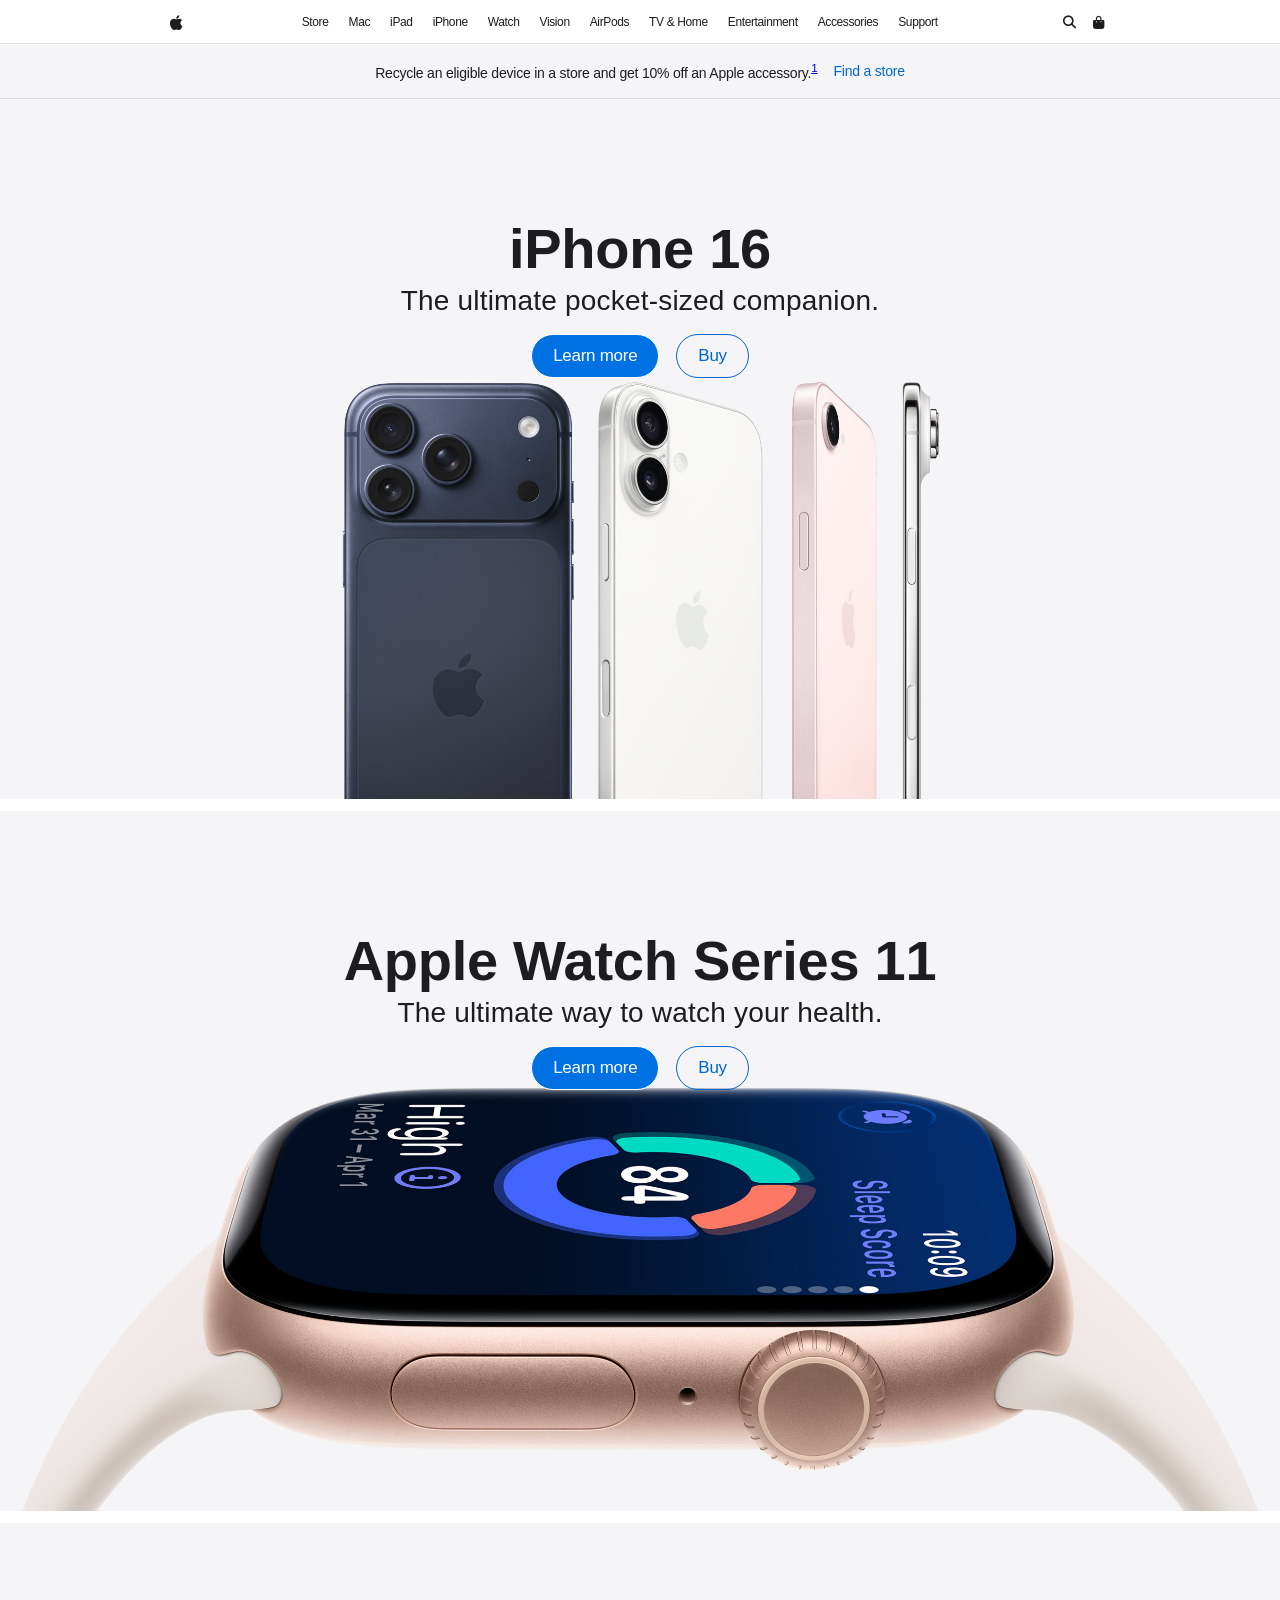
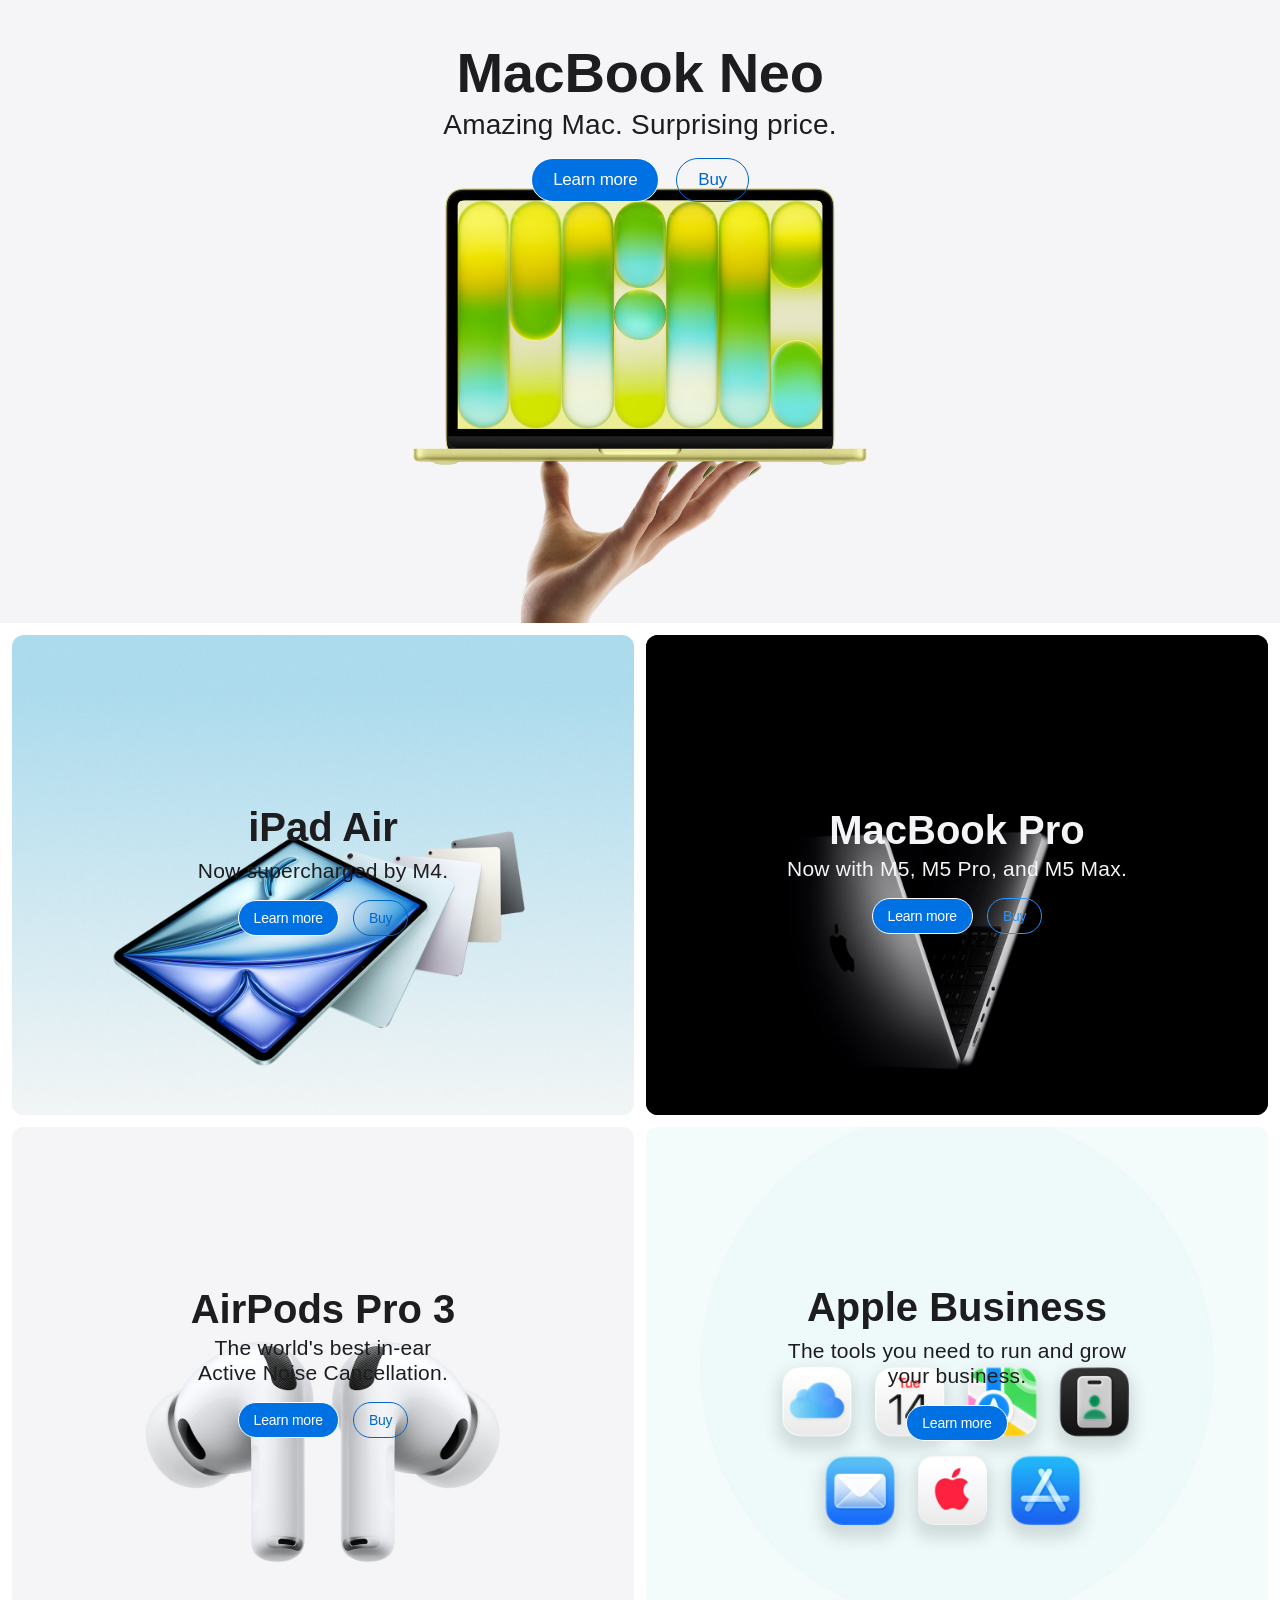
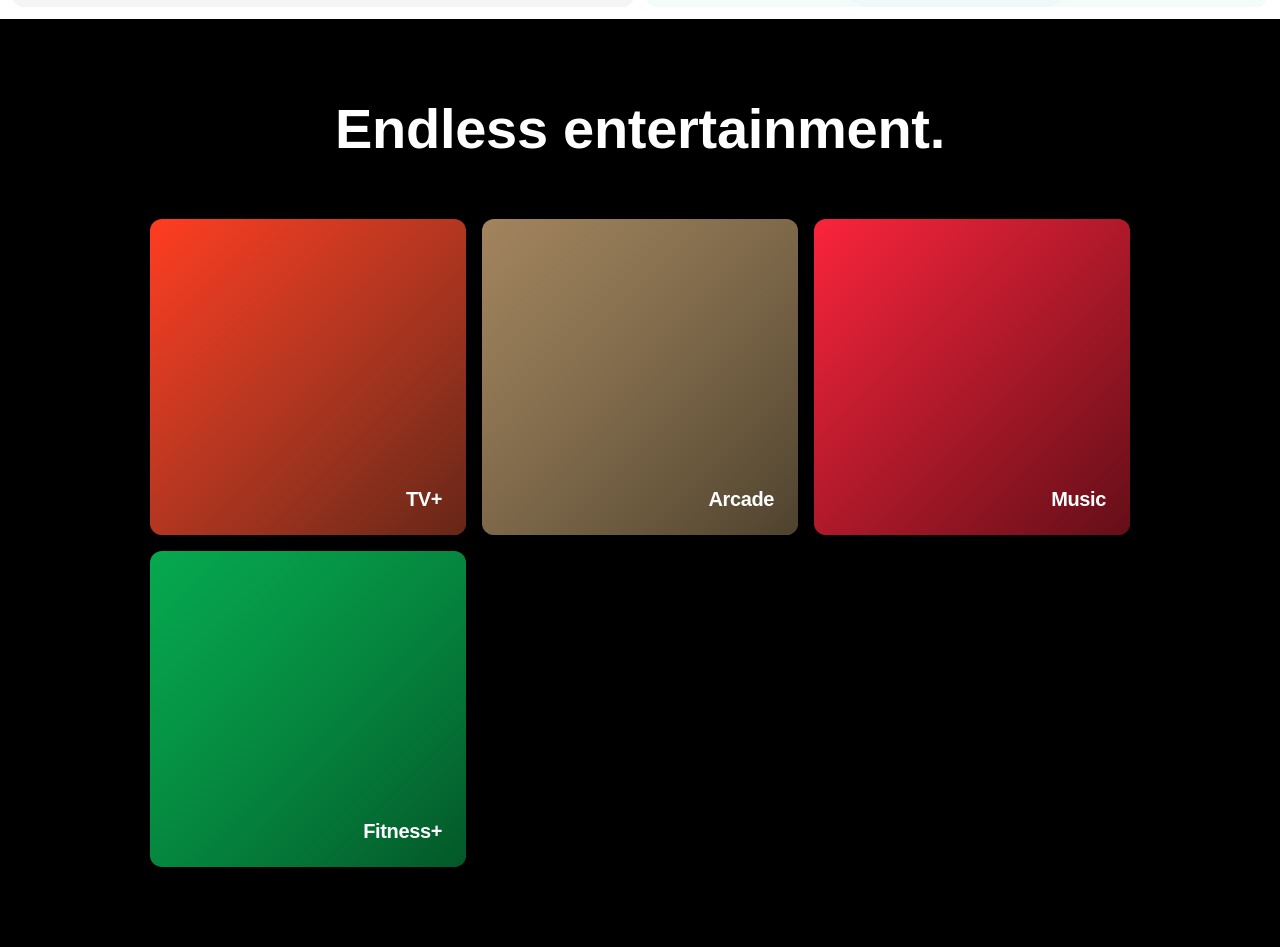
==== index.html @ 302fed42 "Första layout" ====
<!DOCTYPE html>
<html lang="sv">
<head>
	<meta charset="UTF-8">
	<meta name="viewport" content="width=device-width, initial-scale=1.0">
	<title>Apple</title>
	<link rel="stylesheet" href="header.css">
	<link rel="stylesheet" href="https://cdnjs.cloudflare.com/ajax/libs/font-awesome/6.5.0/css/all.min.css">
	<style>
		/* ===== CSS Variables & Theme System ===== */
		:root {
			--sk-glyph: rgb(0, 0, 0);
			--sk-glyph-gray: rgb(29, 29, 31);
			--sk-glyph-gray-secondary: rgb(110, 110, 115);
			--sk-glyph-blue: rgb(0, 102, 204);
			--sk-fill: rgb(255, 255, 255);
			--sk-fill-tertiary: rgb(245, 245, 247);
			--sk-fill-gray: rgb(29, 29, 31);
			--sk-fill-blue: rgb(0, 113, 227);
			--sk-body-text-color: rgb(29, 29, 31);
			--sk-headline-text-color: rgb(29, 29, 31);
			--sk-body-background-color: rgb(255, 255, 255);
			--sk-body-link-color: rgb(0, 102, 204);
			--sk-focus-color: #0071e3;
			--sk-button-background: rgb(0, 113, 227);
			--sk-button-background-hover: #0076DF;
			--sk-button-background-active: #006EDB;
		}

		.theme-dark {
			--sk-glyph: rgb(255, 255, 255);
			--sk-glyph-gray: rgb(245, 245, 247);
			--sk-glyph-gray-secondary: rgb(134, 134, 139);
			--sk-fill: rgb(0, 0, 0);
			--sk-fill-tertiary: rgb(29, 29, 31);
			--sk-fill-gray: rgb(245, 245, 247);
			--sk-body-background-color: rgb(0, 0, 0);
			--sk-body-text-color: rgb(245, 245, 247);
			--sk-headline-text-color: rgb(245, 245, 247);
			--sk-body-link-color: rgb(41, 151, 255);
		}

		/* ===== Reset Styles ===== */
		* {
			margin: 0;
			padding: 0;
			box-sizing: border-box;
		}

		html {
			scroll-behavior: smooth;
			font-size: 106.25%;
		}

		body {
			font-family: SF Pro Text, SF Pro Icons, -apple-system, BlinkMacSystemFont, Helvetica Neue, Helvetica, Arial, sans-serif;
			background-color: var(--sk-body-background-color);
			color: var(--sk-body-text-color);
			font-size: 17px;
			line-height: 1.4705882353;
			font-weight: 400;
			letter-spacing: -.022em;
			-webkit-font-smoothing: antialiased;
			-moz-osx-font-smoothing: grayscale;
		}

		main {
			padding-top: 44px;
			max-width: 2560px;
			margin: 0 auto;
		}

		/* ===== Ribbon Section ===== */
		.section-ribbon {
			background-color: var(--sk-fill-tertiary);
			border-bottom: 1px solid rgba(0, 0, 0, 0.1);
		}

		.ribbon {
			display: flex;
			align-items: center;
			justify-content: center;
			padding: 16px 20px;
			text-align: center;
			background-color: var(--sk-fill-tertiary);
		}

		.ribbon-content-wrapper {
			max-width: 980px;
			width: 100%;
		}

		.ribbon-content {
			display: flex;
			align-items: center;
			justify-content: center;
			gap: 16px;
			flex-wrap: wrap;
		}

		.ribbon-content span {
			font-size: 14px;
			line-height: 1.2857742857;
			font-weight: 400;
			letter-spacing: -.016em;
		}

		.ribbon-link {
			font-size: 14px;
			color: var(--sk-fill-blue);
			text-decoration: none;
			white-space: nowrap;
			transition: text-decoration 0.2s ease;
		}

		.ribbon-link:hover {
			text-decoration: underline;
		}

		.ribbon-link:focus-visible {
			outline: 2px solid var(--sk-focus-color);
			outline-offset: 3px;
		}

		/* ===== Section & Tile Layout ===== */
		.section {
			display: grid;
			grid-template-columns: 1fr 1fr;
			gap: 12px;
			text-align: center;
			margin-bottom: 12px;
		}

		.section-hero {
			grid-template-columns: 1fr 1fr;
			background-color: var(--sk-body-background-color);
		}

		.section-hero .tile-wrapper:first-child {
			grid-column: 1 / -1;
			aspect-ratio: auto;
			min-height: 700px;
			background-color: var(--sk-fill-tertiary);
		}

		.tile-wrapper {
			position: relative;
			display: flex;
			justify-content: center;
			aspect-ratio: auto;
			background-color: var(--sk-fill-tertiary);
			overflow: clip;
			padding: 48px 0 56px;
			min-height: var(--hero-content-height, 580px);
			box-sizing: border-box;
		}

		.tile-link {
			position: absolute;
			top: 0;
			left: 0;
			width: 100%;
			height: 100%;
			z-index: 3;
			text-decoration: none;
		}

		.tile-link:hover {
			text-decoration: none;
		}

		.tile-link:focus-visible {
			outline: 2px solid var(--sk-focus-color);
			outline-offset: 3px;
		}

		/* ===== Tile Content & Typography ===== */
		.tile-content {
			position: absolute;
			top: 120px;
			left: 50%;
			transform: translateX(-50%);
			z-index: 2;
			color: var(--sk-body-text-color);
			text-align: center;
			width: 90%;
			max-width: 600px;
		}

		.theme-dark .tile-content {
			color: var(--sk-body-text-color);
		}

		.tile-copy-wrapper {
			margin-bottom: 16px;
			position: relative;
			pointer-events: none;
			z-index: 2;
		}

		.tile-headline {
			font-size: 56px;
			line-height: 1.0714285714;
			font-weight: 600;
			letter-spacing: -.005em;
			font-family: SF Pro Display, SF Pro Icons, Helvetica Neue, Helvetica, Arial, sans-serif;
			margin: 0 auto;
		}

		.tile-headline.logo-image {
			font-size: 0;
		}

		.tile-headline.logo-image picture {
			max-width: 200px;
			height: auto;
		}

		.tile-headline.logo-image img {
			max-width: 100%;
			height: auto;
			display: block;
		}

		.tile-subhead {
			font-size: 28px;
			line-height: 1.1428571429;
			font-weight: 400;
			letter-spacing: .007em;
			font-family: SF Pro Display, SF Pro Icons, Helvetica Neue, Helvetica, Arial, sans-serif;
			margin-top: 6px;
			margin-inline-start: auto;
			margin-inline-end: auto;
		}

		.theme-dark .tile-subhead {
			color: var(--sk-body-text-color);
		}

		.tile-callout {
			color: var(--sk-glyph-gray-secondary);
			margin-top: 9px;
			margin-bottom: -3px;
			font-size: 14px;
		}

		.theme-dark .tile-callout {
			color: rgb(134, 134, 139);
		}

		.tile-ctas {
			display: grid;
			justify-content: center;
			column-gap: 17px;
			margin-top: 17px;
		}

		.tile-ctas:has(:nth-child(2)) {
			grid-template-columns: min-content min-content;
			column-gap: 17px;
			justify-content: center;
		}

		/* ===== Button System ===== */
		.button {
			--sk-button-color: rgb(255, 255, 255);
			--sk-button-color-hover: var(--sk-button-color);
			--sk-button-background: rgb(0, 113, 227);
			--sk-button-background-hover: #0076DF;
			--sk-button-background-active: #006EDB;
			--sk-button-border-color: transparent;
			--sk-button-border-radius: 980px;
			--sk-button-padding-horizontal: 16px;
			--sk-button-padding-vertical: 9px;
			--sk-button-border-width: 1px;
			--sk-button-margin-horizontal: 14px;
			--sk-button-margin-vertical: 14px;

			font-size: 14px;
			line-height: 1.2857742857;
			font-weight: 400;
			letter-spacing: -.016em;
			font-family: SF Pro Text, SF Pro Icons, Helvetica Neue, Helvetica, Arial, sans-serif;
			
			background: var(--sk-button-background);
			color: var(--sk-button-color);
			border-color: var(--sk-button-border-color);
			padding: calc(var(--sk-button-padding-vertical) - var(--sk-button-border-width)) calc(var(--sk-button-padding-horizontal) - var(--sk-button-border-width));
			border-radius: var(--sk-button-border-radius);
			border: solid var(--sk-button-border-width);
			cursor: pointer;
			display: inline-block;
			text-align: center;
			text-decoration: none;
			white-space: nowrap;
			z-index: 4;
			transition: all 0.3s ease;
		}

		.button:hover {
			background: var(--sk-button-background-hover);
			color: var(--sk-button-color-hover);
			text-decoration: none;
			border-color: transparent;
		}

		.button:active {
			background: var(--sk-button-background-active);
			color: var(--sk-button-color);
			outline: none;
		}

		.button:focus-visible {
			outline: 2px solid var(--sk-focus-color);
			outline-offset: 3px;
		}

		.button:disabled {
			pointer-events: none;
			opacity: 0.42;
		}

		.button-neutral {
			--sk-button-background: rgb(29, 29, 31);
			--sk-button-background-hover: #272729;
			--sk-button-background-active: #18181A;
			--sk-button-color: rgb(255, 255, 255);
		}

		.button-secondary {
			--sk-button-background: transparent;
			--sk-button-background-hover: #0076DF;
			--sk-button-background-active: #006EDB;
			--sk-button-color: rgb(0, 102, 204);
			--sk-button-color-hover: rgb(255, 255, 255);
			--sk-button-border-color: rgb(0, 102, 204);
		}

		.button-secondary-neutral {
			--sk-button-background: transparent;
			--sk-button-background-hover: #272729;
			--sk-button-background-active: #18181A;
			--sk-button-color: rgb(29, 29, 31);
			--sk-button-color-hover: rgb(255, 255, 255);
			--sk-button-border-color: rgb(29, 29, 31);
		}

		.theme-dark .button-neutral {
			--sk-button-background: rgb(245, 245, 247);
			--sk-button-background-hover: rgb(255, 255, 255);
			--sk-button-background-active: #EDEDF2;
			--sk-button-color: rgb(0, 0, 0);
		}

		.theme-dark .button-secondary {
			--sk-button-color: rgb(41, 151, 255);
			--sk-button-border-color: rgb(41, 151, 255);
		}

		/* ===== Image Wrapper ===== */
		.tile-image-wrapper {
			position: absolute;
			top: 0;
			left: 0;
			right: 0;
			bottom: 0;
			z-index: 0;
			display: flex;
			align-items: center;
			justify-content: center;
		}

		.tile-image-wrapper picture {
			display: block;
			width: 100%;
			height: 100%;
		}

		.tile-image-wrapper img {
			width: 100%;
			height: 100%;
			object-fit: cover;
			position: absolute;
			top: 0;
			left: 0;
		}

		.tile-image-wrapper.image-top img {
			top: 0;
		}

		/* ===== Promo Section ===== */
		.section-promo {
			grid-template-columns: repeat(2, 1fr);
			gap: 12px;
			box-sizing: border-box;
			padding-left: max(12px, env(safe-area-inset-left) - 12px);
			padding-right: max(12px, env(safe-area-inset-right) - 12px);
		}

		.section-promo .tile-wrapper {
			min-height: var(--promo-content-height, 480px);
			border-radius: 12px;
			overflow: hidden;
			display: flex;
			flex-direction: column;
			justify-content: center;
			align-items: center;
			position: relative;
		}

		.section-promo .tile-content {
			position: relative;
			padding: 24px;
			z-index: 2;
			transform: none;
			top: auto;
			left: auto;
		}

		.section-promo .tile-headline {
			font-size: 40px;
			line-height: 1.1;
			font-weight: 600;
			letter-spacing: 0em;
			font-family: SF Pro Display, SF Pro Icons, Helvetica Neue, Helvetica, Arial, sans-serif;
		}

		.section-promo .tile-subhead {
			font-size: 21px;
			line-height: 1.1904761905;
			font-weight: 400;
			letter-spacing: .011em;
			font-family: SF Pro Display, SF Pro Icons, Helvetica Neue, Helvetica, Arial, sans-serif;
			margin-top: 4px;
		}

		.section-promo .tile-callout {
			font-size: 14px;
			line-height: 1.2857742857;
			margin-top: 8px;
		}

		.section-promo .tile-ctas {
			column-gap: 14px;
		}

		.theme-dark.tile-wrapper {
			background-color: #000;
		}

		.theme-dark .tile-copy-wrapper {
			color: #f5f5f7;
		}

		.theme-dark .tile-callout {
			color: #86868b;
		}

		/* ===== Gallery Section ===== */
		.section-endless-entertainment-gallery {
			background-color: #000;
			color: #fff;
			padding: 80px 20px;
		}

		.media-gallery-headline-container {
			text-align: center;
			margin-bottom: 60px;
		}

		.media-gallery-headline {
			font-size: 56px;
			line-height: 1.0714285714;
			font-weight: 600;
			letter-spacing: -.005em;
			font-family: SF Pro Display, SF Pro Icons, Helvetica Neue, Helvetica, Arial, sans-serif;
			margin-bottom: 20px;
		}

		.entertainment-grid {
			max-width: 980px;
			margin: 0 auto;
			display: grid;
			grid-template-columns: repeat(auto-fit, minmax(240px, 1fr));
			gap: 16px;
		}

		.entertainment-item {
			position: relative;
			aspect-ratio: 1;
			border-radius: 12px;
			overflow: hidden;
			cursor: pointer;
			text-decoration: none;
			transition: transform 0.3s ease, box-shadow 0.3s ease;
		}

		.entertainment-item:hover {
			transform: scale(1.05);
			box-shadow: 0 10px 30px rgba(0, 0, 0, 0.3);
		}

		.entertainment-item:focus-visible {
			outline: 2px solid var(--sk-focus-color);
			outline-offset: 3px;
		}

		.entertainment-item-content {
			position: absolute;
			top: 0;
			left: 0;
			right: 0;
			bottom: 0;
			display: flex;
			flex-direction: column;
			align-items: flex-end;
			justify-content: flex-end;
			padding: 24px;
			background: linear-gradient(135deg, rgba(0, 0, 0, 0) 0%, rgba(0, 0, 0, 0.6) 100%);
		}

		.entertainment-item-title {
			font-size: 20px;
			line-height: 1.2;
			font-weight: 600;
			font-family: SF Pro Display, SF Pro Icons, Helvetica Neue, Helvetica, Arial, sans-serif;
			color: #fff;
		}

		/* ===== Ribbon Styles ===== */
		@keyframes ribbon-drop {
			0% {
				transform: translateY(-100%);
			}
			100% {
				transform: translateY(0);
			}
		}

		.ribbon {
			--ribbon-link-inline-color: inherit;
			overflow: hidden;
			font-size: 14px;
			line-height: 1.4285914286;
			font-weight: 400;
			letter-spacing: -0.016em;
			font-family: SF Pro Text, SF Pro Icons, Helvetica Neue, Helvetica, Arial, sans-serif;
			--ribbon-link-color: rgb(0, 102, 204);
			--ribbon-focus-color: #0071e3;
			--ribbon-text-color: rgb(29, 29, 31);
			--ribbon-background-color: rgb(245, 245, 247);
			--ribbon-content-padding-top: 16px;
			--ribbon-content-padding-bottom: var(--ribbon-content-padding-top);
			--ribbon-content-width: 83.33333%;
			--ribbon-content-minimum-width: 320px;
			width: var(--ribbon-width);
			padding-top: var(--ribbon-padding-top);
			padding-bottom: var(--ribbon-padding-bottom);
		}

		.ribbon-content-wrapper {
			text-align: center;
			background-color: var(--ribbon-background-color);
			backdrop-filter: blur(var(--ribbon-background-blur));
			padding-top: var(--ribbon-content-padding-top);
			padding-bottom: var(--ribbon-content-padding-bottom);
			border-radius: var(--ribbon-border-radius);
		}

		.ribbon-content {
			margin-left: auto;
			margin-right: auto;
			width: var(--ribbon-content-width);
			min-width: var(--ribbon-content-minimum-width);
			color: var(--ribbon-text-color);
		}

		.ribbon-link {
			white-space: nowrap;
			color: var(--ribbon-link-color);
		}

		.ribbon-link:focus {
			outline: 2px solid var(--ribbon-focus-color);
			outline-offset: 1px;
		}

		.ribbon-link-inline, .ribbon-link-inline:link {
			text-decoration: underline;
		}

		.ribbon-link-inline {
			color: var(--ribbon-link-inline-color);
		}

		.theme-dark .ribbon {
			--ribbon-text-color: rgb(245, 245, 247);
			--ribbon-background-color: rgb(29, 29, 31);
			--ribbon-link-color: rgb(41, 151, 255);
		}

		/* ===== Product-Specific Styles ===== */
		.section-promo [data-tile-id=ipad-air-m4] .tile-headline {
			height: 49px;
		}

		.section-promo [data-tile-id=apple-business] .tile-headline {
			height: 49px;
		}

		.section-promo [data-tile-id=airpods-pro-3] .tile-subhead {
			max-width: 250px;
		}

		.section-promo [data-tile-id=apple-business] .tile-subhead {
			max-width: 350px;
		}

		/* ===== Responsive Design ===== */
		@media (min-width: 1069px) {
			.section-hero .button {
				--sk-button-padding-horizontal: 22px;
				--sk-button-padding-vertical: 12px;
				font-size: 17px;
				line-height: 1.1764805882;
			}

			.section-promo {
				grid-template-columns: repeat(2, 1fr);
				gap: 12px;
			}

			.section-promo .tile-wrapper {
				min-height: 480px;
			}
		}

		@media (max-width: 1068px) {
			.section {
				grid-template-columns: 1fr;
			}

			.section-hero {
				grid-template-columns: 1fr;
			}

			.section-hero .tile-wrapper:first-child {
				grid-column: 1;
				min-height: 570px;
			}

			.section-promo {
				grid-template-columns: 1fr 1fr;
			}

			.tile-headline {
				font-size: 40px;
				line-height: 1.1;
				letter-spacing: 0em;
			}

			.tile-subhead {
				font-size: 24px;
				line-height: 1.1666666667;
				letter-spacing: .009em;
			}

			.section-promo .tile-headline {
				font-size: 32px;
				line-height: 1.125;
				letter-spacing: .002em;
			}

			.section-promo .tile-subhead {
				font-size: 19px;
				line-height: 1.2105263158;
				letter-spacing: .012em;
			}

			.media-gallery-headline {
				font-size: 40px;
				line-height: 1.1;
			}
		}

		@media (max-width: 734px) {
			main {
				padding-top: 48px;
			}

			.section {
				grid-template-columns: 1fr;
				gap: 12px;
				margin-bottom: 12px;
			}

			.section-hero {
				grid-template-columns: 1fr;
			}

			.section-hero .tile-wrapper:first-child {
				grid-column: 1;
				min-height: 500px;
			}

			.section-promo {
				grid-template-columns: 1fr;
				padding: 0;
			}

			.tile-wrapper {
				min-height: 400px;
				padding: 39px 0 42px;
			}

			.tile-content {
				padding: 20px;
				width: 95%;
				top: 20%;
			}

			.tile-headline {
				font-size: 32px;
				line-height: 1.125;
				letter-spacing: .002em;
			}

			.tile-subhead {
				font-size: 19px;
				line-height: 1.2105263158;
				letter-spacing: .012em;
			}

			.section-promo .tile-headline {
				font-size: 28px;
				line-height: 1.1428571429;
			}

			.section-promo .tile-subhead {
				font-size: 17px;
				line-height: 1.2353641176;
			}

			.tile-ctas {
				column-gap: 12px;
				margin-top: 11px;
			}

			.section-promo .tile-ctas {
				column-gap: 12px;
			}

			.button {
				font-size: 14px;
				padding: calc(9px - 1px) calc(16px - 1px);
			}

			.entertainment-grid {
				grid-template-columns: repeat(2, 1fr);
				gap: 12px;
			}

			.entertainment-item-content {
				padding: 16px;
			}

			.entertainment-item-title {
				font-size: 16px;
			}

			.media-gallery-headline {
				font-size: 32px;
				line-height: 1.125;
			}
		}

		@media (max-width: 480px) {
			.tile-headline {
				font-size: 32px;
			}

			.tile-subhead {
				font-size: 16px;
				margin-bottom: 16px;
			}

			.tile-ctas {
				gap: 8px;
			}

			.button {
				padding: 8px 16px;
				font-size: 13px;
			}

			.media-gallery-headline {
				font-size: 40px;
			}

			.entertainment-grid {
				grid-template-columns: repeat(2, 1fr);
				gap: 12px;
			}
		}

		@media (max-width: 480px) {
			.ribbon-content {
				flex-direction: column;
				gap: 8px;
			}

			.tile-headline {
				font-size: 24px;
			}

			.tile-subhead {
				font-size: 14px;
			}

			.media-gallery-headline {
				font-size: 32px;
			}

			.entertainment-grid {
				grid-template-columns: 1fr;
			}

			.section-endless-entertainment-gallery {
				padding: 60px 16px;
			}
		}
	</style>
</head>
<body>
	<!-- Header -->
	<header class="site-header">
		<nav class="nav-bar">
			<div class="nav-inner">
				<a href="#" class="nav-logo">
					<i class="fa-brands fa-apple"></i>
				</a>
				<button class="nav-hamburger" id="hamburger" aria-label="Meny">
					<span></span>
					<span></span>
					<span></span>
				</button>
				<ul class="nav-links" id="nav-links">
					<li class="nav-item has-dropdown">
						<a href="#" class="nav-link">Store</a>
						<div class="dropdown">
							<div class="dropdown-inner">
								<div class="dropdown-col">
									<h3 class="dropdown-heading">Shop</h3>
									<ul>
										<li><a href="#" class="dropdown-link">Mac</a></li>
										<li><a href="#" class="dropdown-link">iPad</a></li>
										<li><a href="#" class="dropdown-link">iPhone</a></li>
									</ul>
								</div>
								<div class="dropdown-col">
									<h3 class="dropdown-heading">Accessories</h3>
									<ul>
										<li><a href="#" class="dropdown-link">Cases</a></li>
										<li><a href="#" class="dropdown-link">Chargers</a></li>
									</ul>
								</div>
								<div class="dropdown-col">
									<h3 class="dropdown-heading">Support</h3>
									<ul>
										<li><a href="#" class="dropdown-link">AppleCare+</a></li>
									</ul>
								</div>
							</div>
						</div>
					</li>
					<li class="nav-item"><a href="#" class="nav-link">Mac</a></li>
					<li class="nav-item"><a href="#" class="nav-link">iPad</a></li>
					<li class="nav-item"><a href="#" class="nav-link">iPhone</a></li>
					<li class="nav-item"><a href="#" class="nav-link">Watch</a></li>
					<li class="nav-item"><a href="#" class="nav-link">Vision</a></li>
					<li class="nav-item"><a href="#" class="nav-link">AirPods</a></li>
					<li class="nav-item"><a href="#" class="nav-link">TV & Home</a></li>
					<li class="nav-item"><a href="#" class="nav-link">Entertainment</a></li>
					<li class="nav-item"><a href="#" class="nav-link">Accessories</a></li>
					<li class="nav-item"><a href="#" class="nav-link">Support</a></li>
				</ul>
				<div class="nav-icons">
					<a href="#" class="nav-icon-link" aria-label="Sök">
						<i class="fa-solid fa-magnifying-glass"></i>
					</a>
					<a href="#" class="nav-icon-link" aria-label="Handla">
						<i class="fa-solid fa-bag-shopping"></i>
					</a>
				</div>
			</div>
		</nav>
		<button class="nav-close" id="close-btn" aria-label="Stäng meny">
			<i class="fa-solid fa-xmark"></i>
		</button>
	</header>

	<!-- Main Content -->
	<main class="main" role="main">
		<!-- Ribbon Section -->
		<section class="section-ribbon" data-analytics-region="ribbon">
			<div class="ribbon ribbon-animate-color ribbon-blue-to-default" data-unit-id="earth-day-2026-ribbon" data-analytics-activitymap-region-id="earth day 2026 ribbon">
				<div class="ribbon-content-wrapper">
					<div class="ribbon-content">
						<span>Recycle an eligible device in a store and get 10% off an Apple accessory.<sup class="footnote footnote-number"><a href="#footnote-1" aria-label="Footnote 1">1</a></sup></span>
						<a class="ribbon-link more" href="/retail/" data-analytics-region="learn more" data-analytics-title="find a store">Find a store</a>
					</div>
				</div>
			</div>
		</section>

		<!-- Hero Section -->
		<section class="section section-hero" data-analytics-region="hero">
			<div class="tile-wrapper" data-tile-id="iphone-16">
				<a class="tile-link" href="/iphone-16/" data-analytics-region="learn more" aria-hidden="true" tabindex="-1"></a>
				<div class="tile-content">
					<div class="tile-copy-wrapper">
						<h2 class="tile-headline">iPhone 16</h2>
						<p class="tile-subhead">The ultimate pocket-sized companion.</p>
					</div>
					<div class="tile-ctas">
						<a class="button" href="/iphone-16/">Learn more</a>
						<a class="button button-secondary" href="/us/shop/goto/buy_iphone/iphone_16">Buy</a>
					</div>
				</div>
				<div class="tile-image-wrapper">
					<picture><img src="Images/hero_iphone_family__fuz5j2v5xx6y_largetall_2x.jpg" alt="iPhone"></picture>
				</div>
			</div>
		</section>

		<!-- Apple Watch Hero Section -->
		<section class="section section-hero" data-analytics-region="hero">
			<div class="tile-wrapper" data-tile-id="apple-watch-series-11">
				<a class="tile-link" href="/apple-watch-series-11/" data-analytics-region="learn more" aria-hidden="true" tabindex="-1"></a>
				<div class="tile-content">
					<div class="tile-copy-wrapper">
						<h2 class="tile-headline">Apple Watch Series 11</h2>
						<p class="tile-subhead">The ultimate way to watch your health.</p>
					</div>
					<div class="tile-ctas">
						<a class="button" href="/apple-watch-series-11/">Learn more</a>
						<a class="button button-secondary" href="/us/shop/goto/buy_watch/apple_watch_series_11">Buy</a>
					</div>
				</div>
				<div class="tile-image-wrapper">
					<picture><img src="Images/hero_apple_watch_series_11__bdz1mml4dx6q_largetall_2x.jpg" alt="Apple Watch"></picture>
				</div>
			</div>
		</section>

		<!-- MacBook Neo Hero Section -->
		<section class="section section-hero" data-analytics-region="hero">
			<div class="tile-wrapper" data-tile-id="macbook-neo">
				<a class="tile-link" href="/macbook-neo/" data-analytics-region="learn more" aria-hidden="true" tabindex="-1"></a>
				<div class="tile-content">
					<div class="tile-copy-wrapper">
						<h2 class="tile-headline">MacBook Neo</h2>
						<p class="tile-subhead">Amazing Mac. Surprising price.</p>
					</div>
					<div class="tile-ctas">
						<a class="button" href="/macbook-neo/">Learn more</a>
						<a class="button button-secondary" href="/us/shop/goto/buy_mac/macbook_neo">Buy</a>
					</div>
				</div>
				<div class="tile-image-wrapper">
					<picture><img src="Images/hero_macbook_neo__gnm3snkti4a6_largetall_2x.jpg" alt="MacBook Neo"></picture>
				</div>
			</div>
		</section>

		<!-- Promo Section -->
		<section class="section section-promo" data-analytics-region="promo">
			<div class="tile-wrapper" data-tile-id="ipad-air-m4">
				<a class="tile-link" href="/ipad-air/" data-analytics-region="learn more" aria-hidden="true" tabindex="-1"></a>
				<div class="tile-content">
					<div class="tile-copy-wrapper">
						<h3 class="tile-headline">iPad Air</h3>
						<p class="tile-subhead">Now supercharged by M4.</p>
					</div>
					<div class="tile-ctas">
						<a class="button" href="/ipad-air/">Learn more</a>
						<a class="button button-secondary" href="/us/shop/goto/buy_ipad/ipad_air">Buy</a>
					</div>
				</div>
				<div class="tile-image-wrapper">
					<picture><img src="Images/promo_ipad_air_m4__f9ie3h3pzr6m_large_2x.jpg" alt="iPad Air"></picture>
				</div>
			</div>

			<div class="tile-wrapper theme-dark" data-tile-id="macbook-pro">
				<a class="tile-link" href="/macbook-pro/" data-analytics-region="learn more" aria-hidden="true" tabindex="-1"></a>
				<div class="tile-content">
					<div class="tile-copy-wrapper">
						<h3 class="tile-headline">MacBook Pro</h3>
						<p class="tile-subhead">Now with M5, M5 Pro, and M5 Max.</p>
					</div>
					<div class="tile-ctas">
						<a class="button" href="/macbook-pro/">Learn more</a>
						<a class="button button-secondary" href="/us/shop/goto/buy_mac/macbook_pro">Buy</a>
					</div>
				</div>
				<div class="tile-image-wrapper">
					<picture><img src="Images/promo_macbook_pro__e3xqrygvp9ea_large_2x.jpg" alt="MacBook Pro"></picture>
				</div>
			</div>

			<div class="tile-wrapper" data-tile-id="airpods-pro-3">
				<a class="tile-link" href="/airpods-pro/" data-analytics-region="learn more" aria-hidden="true" tabindex="-1"></a>
				<div class="tile-content">
					<div class="tile-copy-wrapper">
						<h3 class="tile-headline">AirPods Pro 3</h3>
						<p class="tile-subhead">The world's best in-ear Active Noise Cancellation.</p>
					</div>
					<div class="tile-ctas">
						<a class="button" href="/airpods-pro/">Learn more</a>
						<a class="button button-secondary" href="/us/shop/goto/buy_airpods/airpods_pro_3">Buy</a>
					</div>
				</div>
				<div class="tile-image-wrapper">
					<picture><img src="Images/promo_airpodspro_3__f6xmza7bglei_large_2x.jpg" alt="AirPods Pro 3"></picture>
				</div>
			</div>

			<div class="tile-wrapper" data-tile-id="apple-business">
				<a class="tile-link" href="https://business.apple.com/" data-analytics-region="learn more" aria-hidden="true" tabindex="-1"></a>
				<div class="tile-content">
					<div class="tile-copy-wrapper">
						<h3 class="tile-headline">Apple Business</h3>
						<p class="tile-subhead">The tools you need to run and grow your business.</p>
					</div>
					<div class="tile-ctas">
						<a class="button" href="https://business.apple.com/">Learn more</a>
					</div>
				</div>
				<div class="tile-image-wrapper">
					<picture><img src="Images/promo_apple_business__fi88n3dz0emq_large_2x.jpg" alt="Apple Business"></picture>
				</div>
			</div>
		</section>

		<!-- Entertainment Gallery Section -->
		<section class="section-endless-entertainment-gallery" data-analytics-region="endless-entertainment-gallery">
			<div class="media-gallery-headline-container">
				<h2 class="media-gallery-headline">Endless entertainment.</h2>
			</div>
			<div class="entertainment-grid">
				<a href="/apple-tv-plus/" class="entertainment-item" style="background: linear-gradient(135deg, #FF3C21 0%, #FF5E3A 100%);">
					<div class="entertainment-item-content">
						<div class="entertainment-item-title">TV+</div>
					</div>
				</a>
				<a href="/apple-arcade/" class="entertainment-item" style="background: linear-gradient(135deg, #A2845E 0%, #C4A573 100%);">
					<div class="entertainment-item-content">
						<div class="entertainment-item-title">Arcade</div>
					</div>
				</a>
				<a href="/apple-music/" class="entertainment-item" style="background: linear-gradient(135deg, #FA243C 0%, #FA243C 100%);">
					<div class="entertainment-item-content">
						<div class="entertainment-item-title">Music</div>
					</div>
				</a>
				<a href="/apple-fitness-plus/" class="entertainment-item" style="background: linear-gradient(135deg, #06A84F 0%, #08D965 100%);">
					<div class="entertainment-item-content">
						<div class="entertainment-item-title">Fitness+</div>
					</div>
				</a>
			</div>
		</section>
	</main>

	<script>
		const hamburger = document.getElementById('hamburger');
		const navLinks = document.getElementById('nav-links');
		const closeBtn = document.getElementById('close-btn');

		hamburger.addEventListener('click', () => {
			navLinks.classList.add('open');
			hamburger.classList.add('active');
		});

		closeBtn.addEventListener('click', () => {
			navLinks.classList.remove('open');
			hamburger.classList.remove('active');
		});

		document.addEventListener('click', (e) => {
			if (!e.target.closest('.nav-inner') && !e.target.closest('.nav-hamburger') && !e.target.closest('.nav-close')) {
				navLinks.classList.remove('open');
				hamburger.classList.remove('active');
			}
		});
	</script>
</body>
</html>
---- header.css ----
/* =============================================
   header.css – Apple.com navigering
   Återskapar: apple.com startsida (header)
   ============================================= */

/* ---------- Reset & bas ---------- */
*, *::before, *::after {
  box-sizing: border-box;
  margin: 0;
  padding: 0;
}

body {
  font-family: -apple-system, BlinkMacSystemFont, 'SF Pro Text', 'Helvetica Neue', Arial, sans-serif;
  min-height: 100vh;
  background: #f5f5f7;
}

/* ---------- Header-wrapper ---------- */
.site-header {
  position: fixed;
  top: 0;
  left: 0;
  right: 0;
  z-index: 1000;
}

/* ---------- Navbar ---------- */
.nav-bar {
  height: 44px;
  background: rgba(255, 255, 255, 0.85);
  backdrop-filter: saturate(180%) blur(20px);
  -webkit-backdrop-filter: saturate(180%) blur(20px);
  border-bottom: 1px solid rgba(0, 0, 0, 0.12);
  position: relative;
  z-index: 200;
}

/* Innerbredd max 980px, centrerad */
.nav-inner {
  max-width: 980px;
  margin: 0 auto;
  height: 44px;
  display: flex;
  align-items: center;
  justify-content: space-between;
  padding: 0 20px;
}

/* ---------- Logotyp (Apple-ikon) ---------- */
.nav-logo {
  color: #1d1d1f;
  font-size: 17px;
  text-decoration: none;
  display: flex;
  align-items: center;
  flex-shrink: 0;
  transition: opacity 0.15s;
}

.nav-logo:hover {
  opacity: 0.5;
}

/* ---------- Navigeringslänkar (desktop) ---------- */
.nav-links {
  list-style: none;
  display: flex;
  align-items: center;
  flex: 1;
  justify-content: center;
  gap: 0;
}

.nav-item {
  position: static; /* dropdown spänner hela bredden */
}

.nav-link {
  display: block;
  font-size: 12px;
  font-weight: 400;
  color: #1d1d1f;
  text-decoration: none;
  padding: 0 10px;
  line-height: 44px;
  white-space: nowrap;
  transition: color 0.15s;
}

.nav-link:hover {
  color: rgba(0, 0, 0, 0.5);
}

/* ---------- Ikon-knappar (sök + varukorg) ---------- */
.nav-icons {
  display: flex;
  align-items: center;
  gap: 6px;
  flex-shrink: 0;
}

.nav-icon-link {
  color: #1d1d1f;
  font-size: 13px;
  text-decoration: none;
  padding: 6px;
  display: flex;
  align-items: center;
  transition: opacity 0.15s;
}

.nav-icon-link:hover {
  opacity: 0.5;
}

/* ---------- Hamburger-knapp (dold på desktop) ---------- */
.nav-hamburger {
  display: none;
  flex-direction: column;
  justify-content: space-between;
  width: 18px;
  height: 13px;
  background: none;
  border: none;
  cursor: pointer;
  padding: 0;
}

.nav-hamburger span {
  display: block;
  height: 1.5px;
  background: #1d1d1f;
  border-radius: 2px;
  transition: transform 0.25s, opacity 0.25s;
}

/* =============================================
   DROPDOWN-MENY
   ============================================= */

.dropdown {
  /* Startläge: dold */
  position: fixed;
  top: 44px;               /* direkt under navbaren */
  left: 0;
  right: 0;
  background: rgba(255, 255, 255, 0.95);
  backdrop-filter: saturate(180%) blur(20px);
  -webkit-backdrop-filter: saturate(180%) blur(20px);
  border-bottom: 1px solid rgba(0, 0, 0, 0.12);

  /* Animation */
  opacity: 0;
  pointer-events: none;
  transform: translateY(-6px);
  transition: opacity 0.25s ease, transform 0.25s ease;
}

/* Expandera vid hover på nav-item */
.nav-item.has-dropdown:hover .dropdown {
  opacity: 1;
  pointer-events: auto;
  transform: translateY(0);
}

/* Innerbredd matchar navbaren */
.dropdown-inner {
  max-width: 980px;
  margin: 0 auto;
  padding: 28px 20px 36px;
  display: flex;
  gap: 40px;
}

/* ---------- Dropdown-kolumner ---------- */
.dropdown-col {
  min-width: 180px;
}

.dropdown-heading {
  font-size: 12px;
  font-weight: 500;
  color: #6e6e73;
  margin-bottom: 14px;
  letter-spacing: 0.01em;
}

.dropdown-col ul {
  list-style: none;
  display: flex;
  flex-direction: column;
  gap: 8px;
}

/* Vanlig dropdown-länk */
.dropdown-link {
  font-size: 14px;
  font-weight: 400;
  color: #1d1d1f;
  text-decoration: none;
  transition: color 0.15s;
}

.dropdown-link:hover {
  color: #0071e3;
}

/* Stor version (kolumn 1 – produktnamn) */
.dropdown-link.large {
  font-size: 21px;
  font-weight: 600;
  letter-spacing: -0.02em;
  color: #1d1d1f;
}

.dropdown-link.large:hover {
  color: #0071e3;
}

/* =============================================
   RESPONSIVITET
   Tablet: ≤ 768px
   Mobil:  ≤ 480px
   ============================================= */

/* ---------- Tablet ---------- */
@media (max-width: 768px) {

  /* Göm länktexterna, visa hamburger */
  .nav-links {
    display: none;
    flex-direction: column;
    align-items: flex-start;
    position: fixed;
    top: 44px;
    left: 0;
    right: 0;
    width: 100%;
    background: rgba(255, 255, 255, 0.99);
    backdrop-filter: blur(20px);
    padding: 0;
    gap: 0;
    z-index: 150;
    overflow-y: auto;
    max-height: calc(100vh - 44px);
  }

  /* Öppen meny via JS-klass */
  .nav-links.open {
    display: flex;
  }

  .nav-hamburger {
    display: flex;
  }

  .nav-hamburger.active span:nth-child(1) {
    transform: rotate(45deg) translate(8px, 8px);
  }

  .nav-hamburger.active span:nth-child(2) {
    opacity: 0;
  }

  .nav-hamburger.active span:nth-child(3) {
    transform: rotate(-45deg) translate(7px, -7px);
  }

  .nav-item {
    width: 100%;
    padding: 0;
    margin: 0;
    border-bottom: none;
  }

  .nav-link {
    font-size: 17px;
    font-weight: 400;
    line-height: 44px;
    padding: 0 20px;
    color: #1d1d1f;
    display: flex;
    align-items: center;
    justify-content: space-between;
    text-decoration: none;
    white-space: normal;
    position: relative;
  }

  .nav-link:hover::after {
    content: '›';
    position: absolute;
    right: 20px;
    font-size: 24px;
    color: #1d1d1f;
  }

  .nav-link:active {
    background: rgba(0, 0, 0, 0.05);
  }

  /* Göm dropdown i mobilvyn */
  .dropdown {
    display: none;
  }

  .nav-icons {
    display: flex;
    align-items: center;
    gap: 6px;
    flex-shrink: 0;
    position: fixed;
    top: 8px;
    right: 50px;
    z-index: 1000;
  }

  /* Close-knapp styling */
  .nav-close {
    position: fixed;
    top: 10px;
    right: 16px;
    background: none;
    border: none;
    cursor: pointer;
    font-size: 22px;
    color: #1d1d1f;
    z-index: 160;
    padding: 4px;
    width: 28px;
    height: 28px;
    display: none !important;
    align-items: center;
    justify-content: center;
    transition: opacity 0.15s;
    line-height: 1;
  }

  .nav-links.open ~ .nav-close {
    display: flex !important;
  }

  .nav-close:hover {
    opacity: 0.7;
  }

  .nav-close:active {
    opacity: 0.5;
  }
}

/* ---------- Mobil ---------- */
@media (max-width: 480px) {
  .nav-inner {
    padding: 0 14px;
  }

  .nav-link {
    font-size: 16px;
  }

  .nav-icons {
    top: 8px;
    right: 50px;
    gap: 4px;
  }

  .nav-icon-link {
    font-size: 12px;
    padding: 4px;
  }
}

/* Desktop: visa X endast när behövligt */
@media (min-width: 769px) {
  .nav-close {
    display: none !important;
  }
}
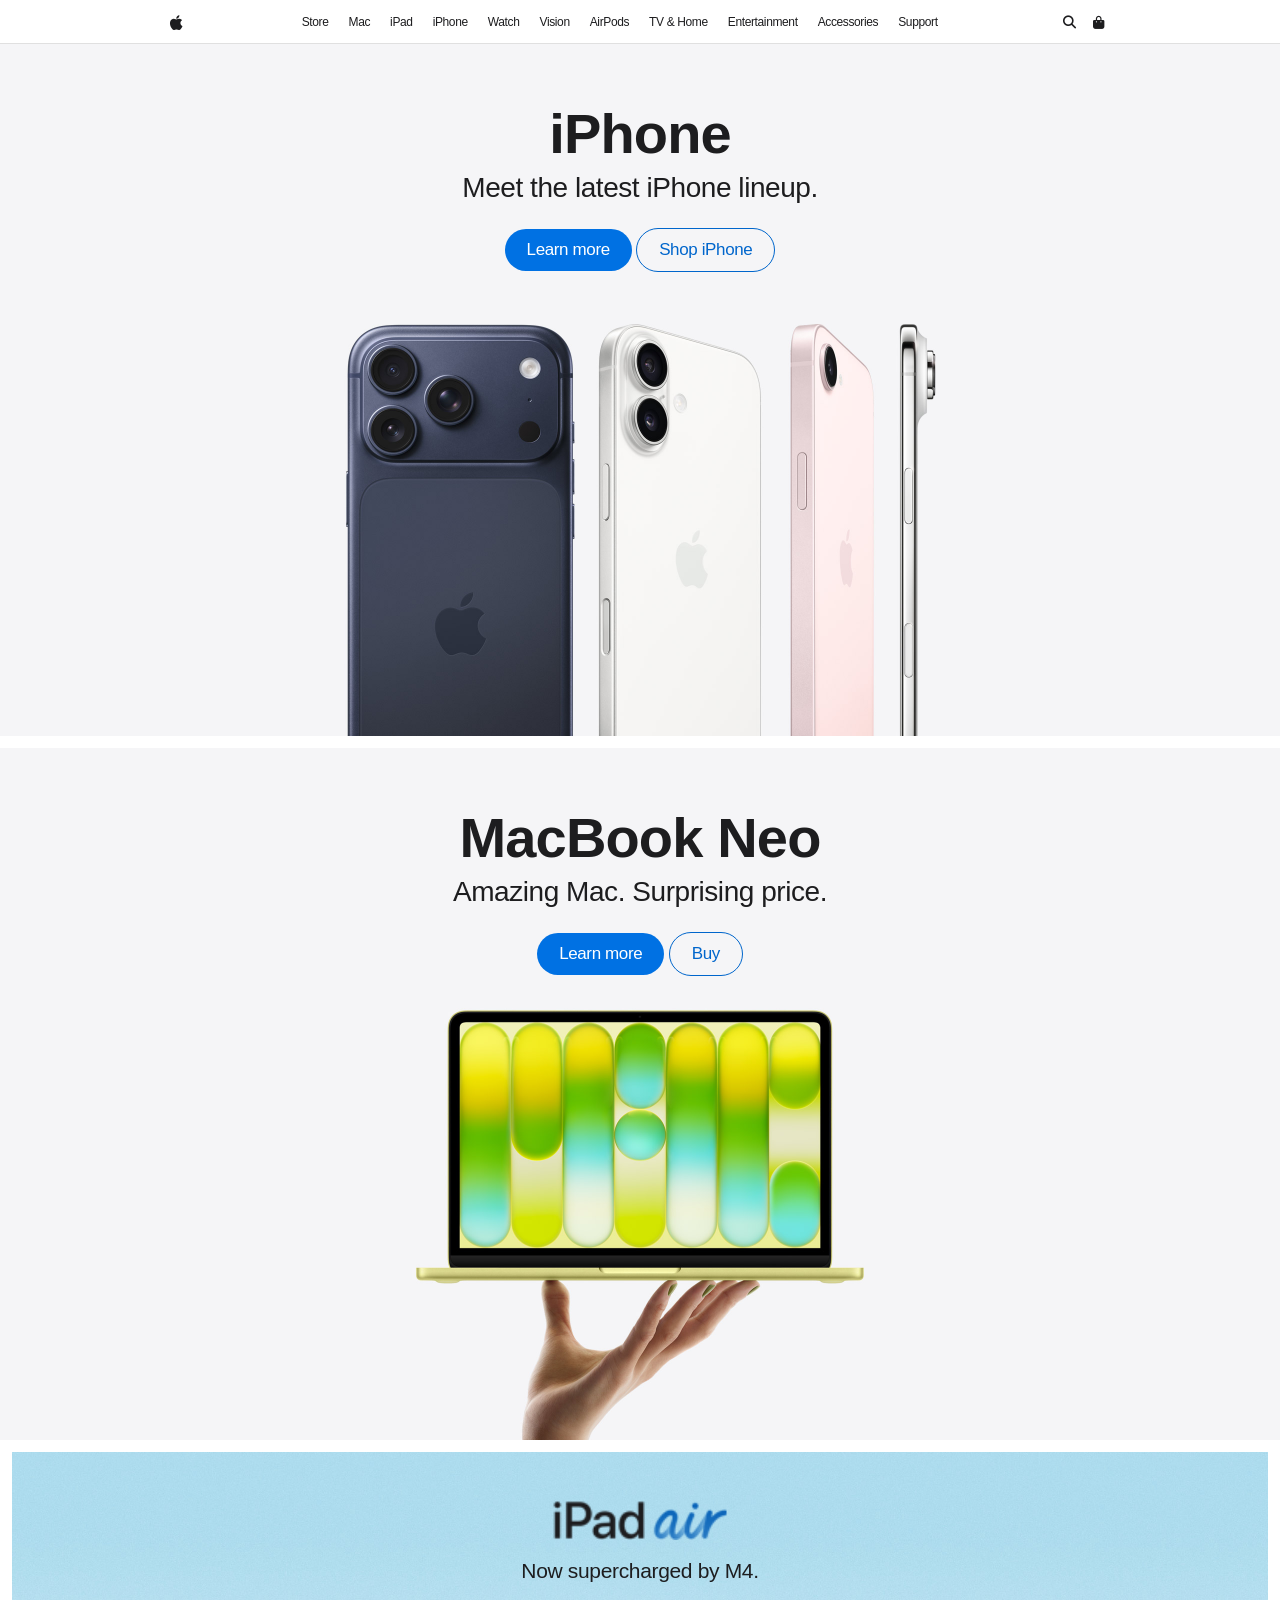
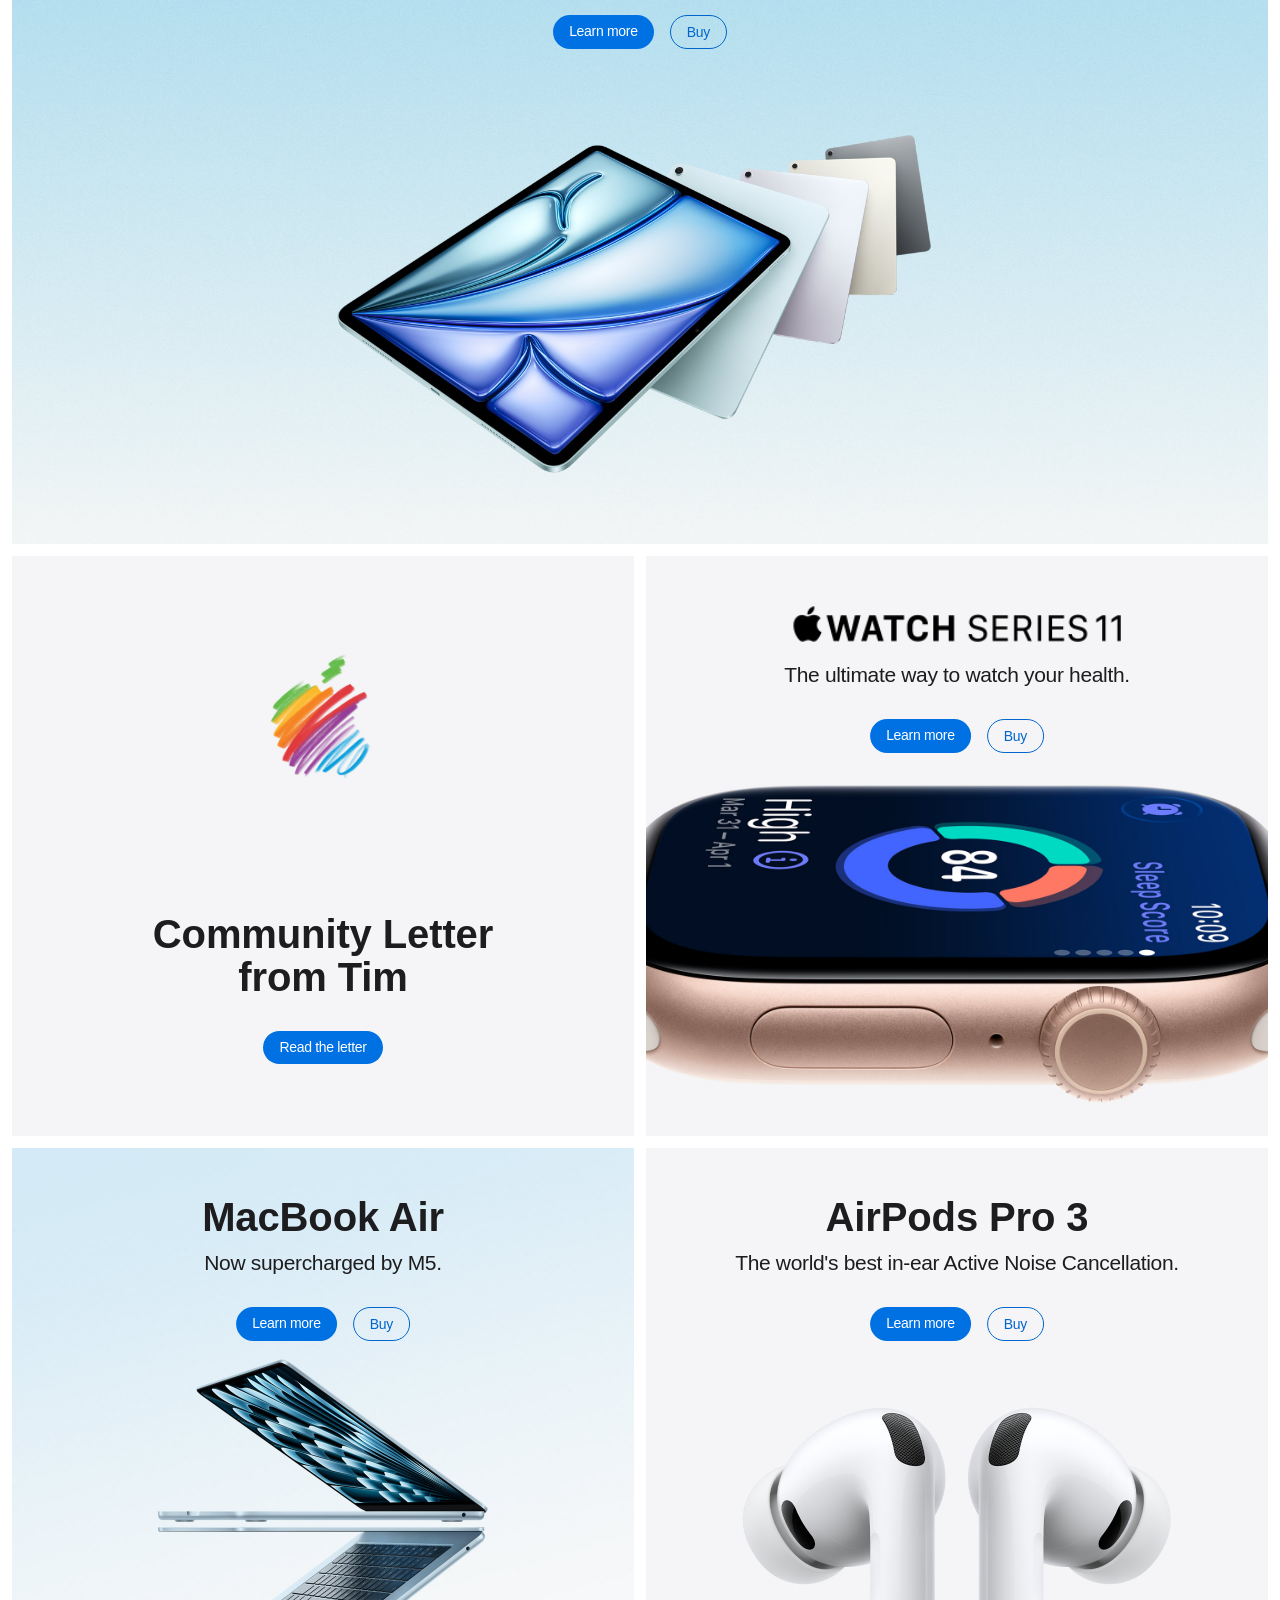
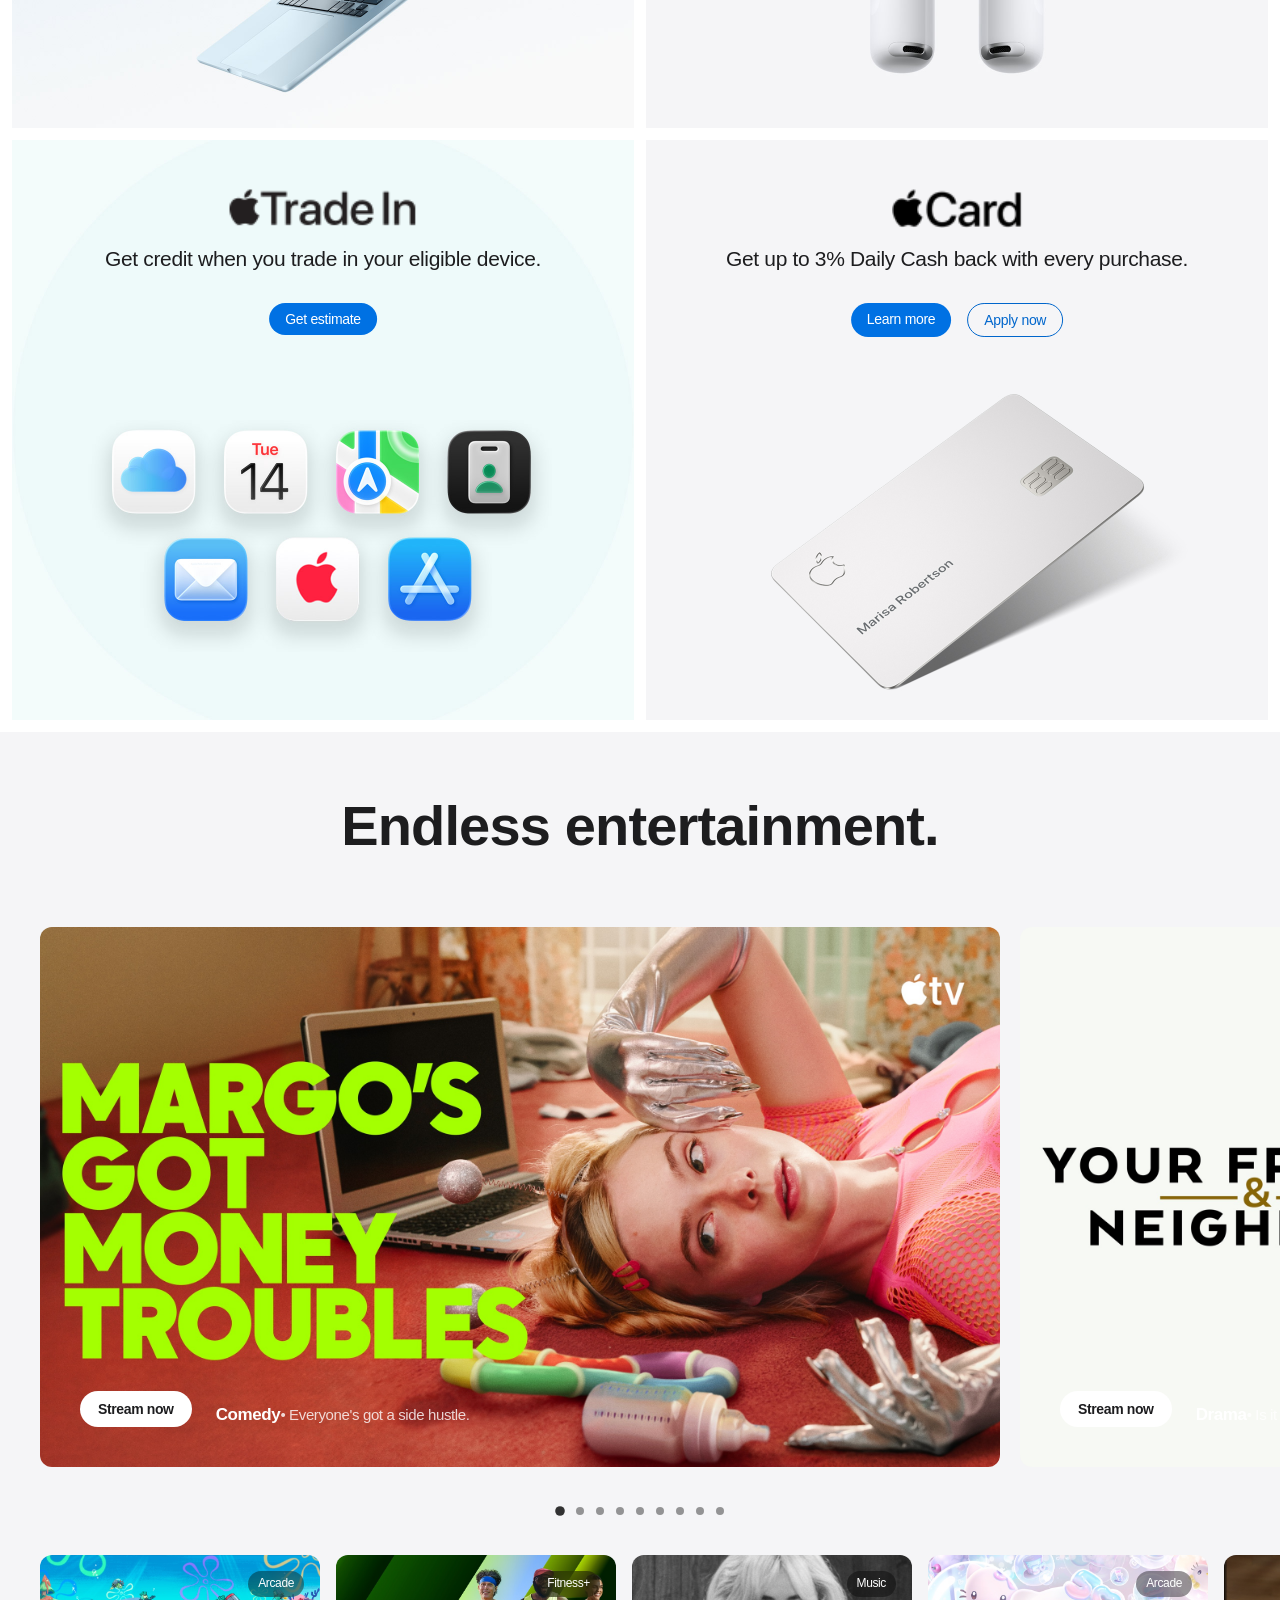
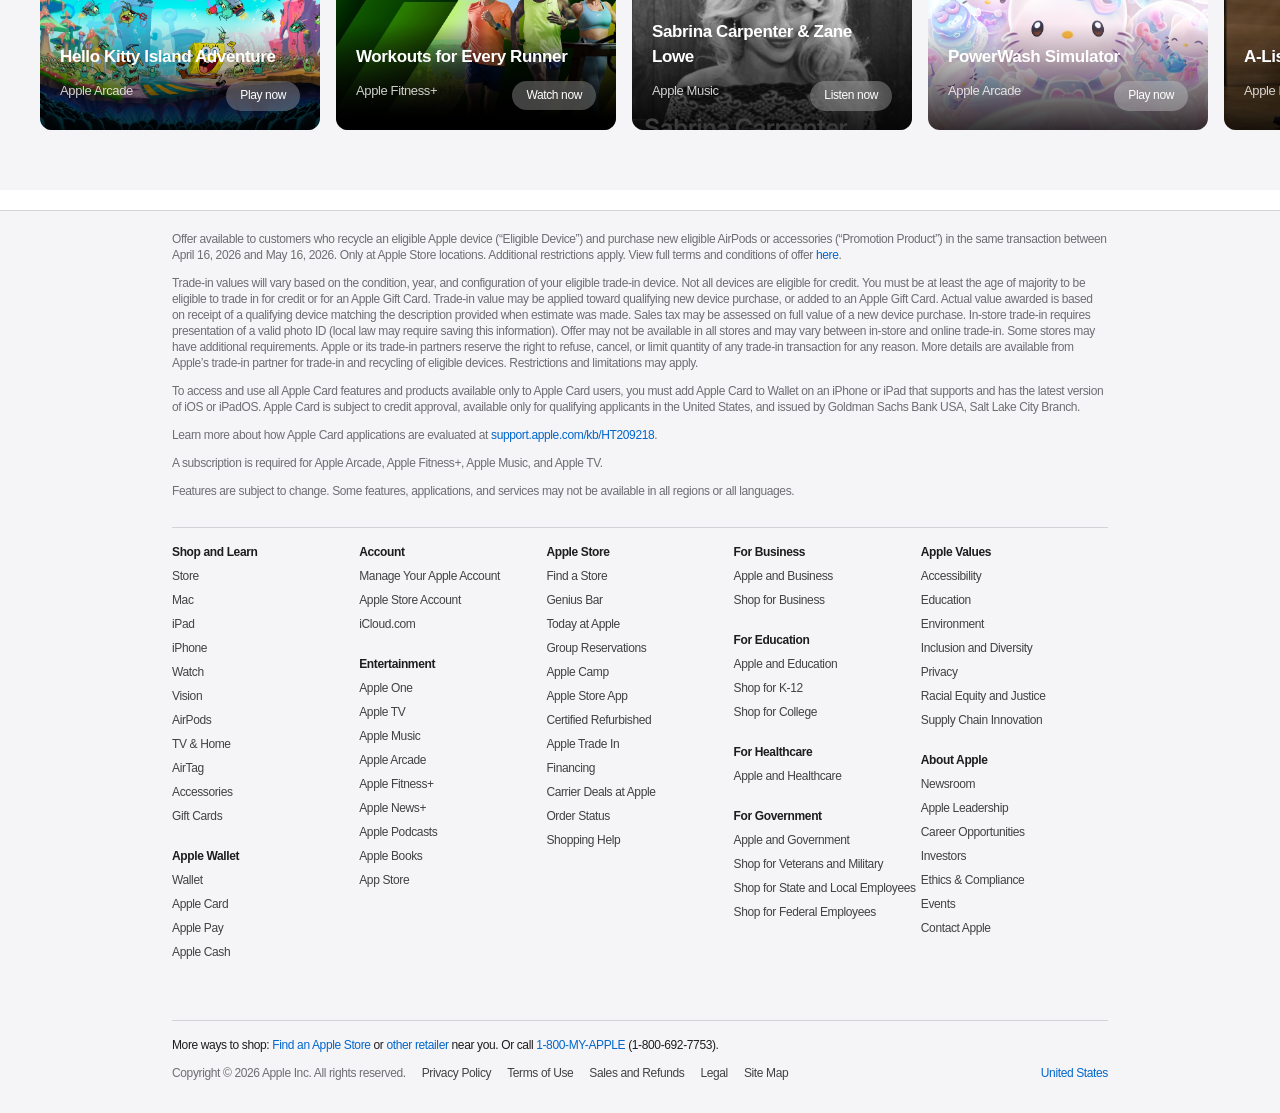
==== commit 02ead4e7: "header fixat" ====
--- a/index.html
+++ b/index.html
@@ -1,1100 +1,1090 @@
 <!DOCTYPE html>
 <html lang="sv">
 <head>
-	<meta charset="UTF-8">
-	<meta name="viewport" content="width=device-width, initial-scale=1.0">
-	<title>Apple</title>
-	<link rel="stylesheet" href="header.css">
-	<link rel="stylesheet" href="https://cdnjs.cloudflare.com/ajax/libs/font-awesome/6.5.0/css/all.min.css">
-	<style>
-		/* ===== CSS Variables & Theme System ===== */
-		:root {
-			--sk-glyph: rgb(0, 0, 0);
-			--sk-glyph-gray: rgb(29, 29, 31);
-			--sk-glyph-gray-secondary: rgb(110, 110, 115);
-			--sk-glyph-blue: rgb(0, 102, 204);
-			--sk-fill: rgb(255, 255, 255);
-			--sk-fill-tertiary: rgb(245, 245, 247);
-			--sk-fill-gray: rgb(29, 29, 31);
-			--sk-fill-blue: rgb(0, 113, 227);
-			--sk-body-text-color: rgb(29, 29, 31);
-			--sk-headline-text-color: rgb(29, 29, 31);
-			--sk-body-background-color: rgb(255, 255, 255);
-			--sk-body-link-color: rgb(0, 102, 204);
-			--sk-focus-color: #0071e3;
-			--sk-button-background: rgb(0, 113, 227);
-			--sk-button-background-hover: #0076DF;
-			--sk-button-background-active: #006EDB;
-		}
-
-		.theme-dark {
-			--sk-glyph: rgb(255, 255, 255);
-			--sk-glyph-gray: rgb(245, 245, 247);
-			--sk-glyph-gray-secondary: rgb(134, 134, 139);
-			--sk-fill: rgb(0, 0, 0);
-			--sk-fill-tertiary: rgb(29, 29, 31);
-			--sk-fill-gray: rgb(245, 245, 247);
-			--sk-body-background-color: rgb(0, 0, 0);
-			--sk-body-text-color: rgb(245, 245, 247);
-			--sk-headline-text-color: rgb(245, 245, 247);
-			--sk-body-link-color: rgb(41, 151, 255);
-		}
-
-		/* ===== Reset Styles ===== */
-		* {
-			margin: 0;
-			padding: 0;
-			box-sizing: border-box;
-		}
-
-		html {
-			scroll-behavior: smooth;
-			font-size: 106.25%;
-		}
-
-		body {
-			font-family: SF Pro Text, SF Pro Icons, -apple-system, BlinkMacSystemFont, Helvetica Neue, Helvetica, Arial, sans-serif;
-			background-color: var(--sk-body-background-color);
-			color: var(--sk-body-text-color);
-			font-size: 17px;
-			line-height: 1.4705882353;
-			font-weight: 400;
-			letter-spacing: -.022em;
-			-webkit-font-smoothing: antialiased;
-			-moz-osx-font-smoothing: grayscale;
-		}
-
-		main {
-			padding-top: 44px;
-			max-width: 2560px;
-			margin: 0 auto;
-		}
-
-		/* ===== Ribbon Section ===== */
-		.section-ribbon {
-			background-color: var(--sk-fill-tertiary);
-			border-bottom: 1px solid rgba(0, 0, 0, 0.1);
-		}
-
-		.ribbon {
-			display: flex;
-			align-items: center;
-			justify-content: center;
-			padding: 16px 20px;
-			text-align: center;
-			background-color: var(--sk-fill-tertiary);
-		}
-
-		.ribbon-content-wrapper {
-			max-width: 980px;
-			width: 100%;
-		}
-
-		.ribbon-content {
-			display: flex;
-			align-items: center;
-			justify-content: center;
-			gap: 16px;
-			flex-wrap: wrap;
-		}
-
-		.ribbon-content span {
-			font-size: 14px;
-			line-height: 1.2857742857;
-			font-weight: 400;
-			letter-spacing: -.016em;
-		}
-
-		.ribbon-link {
-			font-size: 14px;
-			color: var(--sk-fill-blue);
-			text-decoration: none;
-			white-space: nowrap;
-			transition: text-decoration 0.2s ease;
-		}
-
-		.ribbon-link:hover {
-			text-decoration: underline;
-		}
-
-		.ribbon-link:focus-visible {
-			outline: 2px solid var(--sk-focus-color);
-			outline-offset: 3px;
-		}
-
-		/* ===== Section & Tile Layout ===== */
-		.section {
-			display: grid;
-			grid-template-columns: 1fr 1fr;
-			gap: 12px;
-			text-align: center;
-			margin-bottom: 12px;
-		}
-
-		.section-hero {
-			grid-template-columns: 1fr 1fr;
-			background-color: var(--sk-body-background-color);
-		}
-
-		.section-hero .tile-wrapper:first-child {
-			grid-column: 1 / -1;
-			aspect-ratio: auto;
-			min-height: 700px;
-			background-color: var(--sk-fill-tertiary);
-		}
-
-		.tile-wrapper {
-			position: relative;
-			display: flex;
-			justify-content: center;
-			aspect-ratio: auto;
-			background-color: var(--sk-fill-tertiary);
-			overflow: clip;
-			padding: 48px 0 56px;
-			min-height: var(--hero-content-height, 580px);
-			box-sizing: border-box;
-		}
-
-		.tile-link {
-			position: absolute;
-			top: 0;
-			left: 0;
-			width: 100%;
-			height: 100%;
-			z-index: 3;
-			text-decoration: none;
-		}
-
-		.tile-link:hover {
-			text-decoration: none;
-		}
-
-		.tile-link:focus-visible {
-			outline: 2px solid var(--sk-focus-color);
-			outline-offset: 3px;
-		}
-
-		/* ===== Tile Content & Typography ===== */
-		.tile-content {
-			position: absolute;
-			top: 120px;
-			left: 50%;
-			transform: translateX(-50%);
-			z-index: 2;
-			color: var(--sk-body-text-color);
-			text-align: center;
-			width: 90%;
-			max-width: 600px;
-		}
-
-		.theme-dark .tile-content {
-			color: var(--sk-body-text-color);
-		}
-
-		.tile-copy-wrapper {
-			margin-bottom: 16px;
-			position: relative;
-			pointer-events: none;
-			z-index: 2;
-		}
-
-		.tile-headline {
-			font-size: 56px;
-			line-height: 1.0714285714;
-			font-weight: 600;
-			letter-spacing: -.005em;
-			font-family: SF Pro Display, SF Pro Icons, Helvetica Neue, Helvetica, Arial, sans-serif;
-			margin: 0 auto;
-		}
-
-		.tile-headline.logo-image {
-			font-size: 0;
-		}
-
-		.tile-headline.logo-image picture {
-			max-width: 200px;
-			height: auto;
-		}
-
-		.tile-headline.logo-image img {
-			max-width: 100%;
-			height: auto;
-			display: block;
-		}
-
-		.tile-subhead {
-			font-size: 28px;
-			line-height: 1.1428571429;
-			font-weight: 400;
-			letter-spacing: .007em;
-			font-family: SF Pro Display, SF Pro Icons, Helvetica Neue, Helvetica, Arial, sans-serif;
-			margin-top: 6px;
-			margin-inline-start: auto;
-			margin-inline-end: auto;
-		}
-
-		.theme-dark .tile-subhead {
-			color: var(--sk-body-text-color);
-		}
-
-		.tile-callout {
-			color: var(--sk-glyph-gray-secondary);
-			margin-top: 9px;
-			margin-bottom: -3px;
-			font-size: 14px;
-		}
-
-		.theme-dark .tile-callout {
-			color: rgb(134, 134, 139);
-		}
-
-		.tile-ctas {
-			display: grid;
-			justify-content: center;
-			column-gap: 17px;
-			margin-top: 17px;
-		}
-
-		.tile-ctas:has(:nth-child(2)) {
-			grid-template-columns: min-content min-content;
-			column-gap: 17px;
-			justify-content: center;
-		}
-
-		/* ===== Button System ===== */
-		.button {
-			--sk-button-color: rgb(255, 255, 255);
-			--sk-button-color-hover: var(--sk-button-color);
-			--sk-button-background: rgb(0, 113, 227);
-			--sk-button-background-hover: #0076DF;
-			--sk-button-background-active: #006EDB;
-			--sk-button-border-color: transparent;
-			--sk-button-border-radius: 980px;
-			--sk-button-padding-horizontal: 16px;
-			--sk-button-padding-vertical: 9px;
-			--sk-button-border-width: 1px;
-			--sk-button-margin-horizontal: 14px;
-			--sk-button-margin-vertical: 14px;
-
-			font-size: 14px;
-			line-height: 1.2857742857;
-			font-weight: 400;
-			letter-spacing: -.016em;
-			font-family: SF Pro Text, SF Pro Icons, Helvetica Neue, Helvetica, Arial, sans-serif;
-			
-			background: var(--sk-button-background);
-			color: var(--sk-button-color);
-			border-color: var(--sk-button-border-color);
-			padding: calc(var(--sk-button-padding-vertical) - var(--sk-button-border-width)) calc(var(--sk-button-padding-horizontal) - var(--sk-button-border-width));
-			border-radius: var(--sk-button-border-radius);
-			border: solid var(--sk-button-border-width);
-			cursor: pointer;
-			display: inline-block;
-			text-align: center;
-			text-decoration: none;
-			white-space: nowrap;
-			z-index: 4;
-			transition: all 0.3s ease;
-		}
-
-		.button:hover {
-			background: var(--sk-button-background-hover);
-			color: var(--sk-button-color-hover);
-			text-decoration: none;
-			border-color: transparent;
-		}
-
-		.button:active {
-			background: var(--sk-button-background-active);
-			color: var(--sk-button-color);
-			outline: none;
-		}
-
-		.button:focus-visible {
-			outline: 2px solid var(--sk-focus-color);
-			outline-offset: 3px;
-		}
-
-		.button:disabled {
-			pointer-events: none;
-			opacity: 0.42;
-		}
-
-		.button-neutral {
-			--sk-button-background: rgb(29, 29, 31);
-			--sk-button-background-hover: #272729;
-			--sk-button-background-active: #18181A;
-			--sk-button-color: rgb(255, 255, 255);
-		}
-
-		.button-secondary {
-			--sk-button-background: transparent;
-			--sk-button-background-hover: #0076DF;
-			--sk-button-background-active: #006EDB;
-			--sk-button-color: rgb(0, 102, 204);
-			--sk-button-color-hover: rgb(255, 255, 255);
-			--sk-button-border-color: rgb(0, 102, 204);
-		}
-
-		.button-secondary-neutral {
-			--sk-button-background: transparent;
-			--sk-button-background-hover: #272729;
-			--sk-button-background-active: #18181A;
-			--sk-button-color: rgb(29, 29, 31);
-			--sk-button-color-hover: rgb(255, 255, 255);
-			--sk-button-border-color: rgb(29, 29, 31);
-		}
-
-		.theme-dark .button-neutral {
-			--sk-button-background: rgb(245, 245, 247);
-			--sk-button-background-hover: rgb(255, 255, 255);
-			--sk-button-background-active: #EDEDF2;
-			--sk-button-color: rgb(0, 0, 0);
-		}
-
-		.theme-dark .button-secondary {
-			--sk-button-color: rgb(41, 151, 255);
-			--sk-button-border-color: rgb(41, 151, 255);
-		}
-
-		/* ===== Image Wrapper ===== */
-		.tile-image-wrapper {
-			position: absolute;
-			top: 0;
-			left: 0;
-			right: 0;
-			bottom: 0;
-			z-index: 0;
-			display: flex;
-			align-items: center;
-			justify-content: center;
-		}
-
-		.tile-image-wrapper picture {
-			display: block;
-			width: 100%;
-			height: 100%;
-		}
-
-		.tile-image-wrapper img {
-			width: 100%;
-			height: 100%;
-			object-fit: cover;
-			position: absolute;
-			top: 0;
-			left: 0;
-		}
-
-		.tile-image-wrapper.image-top img {
-			top: 0;
-		}
-
-		/* ===== Promo Section ===== */
-		.section-promo {
-			grid-template-columns: repeat(2, 1fr);
-			gap: 12px;
-			box-sizing: border-box;
-			padding-left: max(12px, env(safe-area-inset-left) - 12px);
-			padding-right: max(12px, env(safe-area-inset-right) - 12px);
-		}
-
-		.section-promo .tile-wrapper {
-			min-height: var(--promo-content-height, 480px);
-			border-radius: 12px;
-			overflow: hidden;
-			display: flex;
-			flex-direction: column;
-			justify-content: center;
-			align-items: center;
-			position: relative;
-		}
-
-		.section-promo .tile-content {
-			position: relative;
-			padding: 24px;
-			z-index: 2;
-			transform: none;
-			top: auto;
-			left: auto;
-		}
-
-		.section-promo .tile-headline {
-			font-size: 40px;
-			line-height: 1.1;
-			font-weight: 600;
-			letter-spacing: 0em;
-			font-family: SF Pro Display, SF Pro Icons, Helvetica Neue, Helvetica, Arial, sans-serif;
-		}
-
-		.section-promo .tile-subhead {
-			font-size: 21px;
-			line-height: 1.1904761905;
-			font-weight: 400;
-			letter-spacing: .011em;
-			font-family: SF Pro Display, SF Pro Icons, Helvetica Neue, Helvetica, Arial, sans-serif;
-			margin-top: 4px;
-		}
-
-		.section-promo .tile-callout {
-			font-size: 14px;
-			line-height: 1.2857742857;
-			margin-top: 8px;
-		}
-
-		.section-promo .tile-ctas {
-			column-gap: 14px;
-		}
-
-		.theme-dark.tile-wrapper {
-			background-color: #000;
-		}
-
-		.theme-dark .tile-copy-wrapper {
-			color: #f5f5f7;
-		}
-
-		.theme-dark .tile-callout {
-			color: #86868b;
-		}
-
-		/* ===== Gallery Section ===== */
-		.section-endless-entertainment-gallery {
-			background-color: #000;
-			color: #fff;
-			padding: 80px 20px;
-		}
-
-		.media-gallery-headline-container {
-			text-align: center;
-			margin-bottom: 60px;
-		}
-
-		.media-gallery-headline {
-			font-size: 56px;
-			line-height: 1.0714285714;
-			font-weight: 600;
-			letter-spacing: -.005em;
-			font-family: SF Pro Display, SF Pro Icons, Helvetica Neue, Helvetica, Arial, sans-serif;
-			margin-bottom: 20px;
-		}
-
-		.entertainment-grid {
-			max-width: 980px;
-			margin: 0 auto;
-			display: grid;
-			grid-template-columns: repeat(auto-fit, minmax(240px, 1fr));
-			gap: 16px;
-		}
-
-		.entertainment-item {
-			position: relative;
-			aspect-ratio: 1;
-			border-radius: 12px;
-			overflow: hidden;
-			cursor: pointer;
-			text-decoration: none;
-			transition: transform 0.3s ease, box-shadow 0.3s ease;
-		}
-
-		.entertainment-item:hover {
-			transform: scale(1.05);
-			box-shadow: 0 10px 30px rgba(0, 0, 0, 0.3);
-		}
-
-		.entertainment-item:focus-visible {
-			outline: 2px solid var(--sk-focus-color);
-			outline-offset: 3px;
-		}
-
-		.entertainment-item-content {
-			position: absolute;
-			top: 0;
-			left: 0;
-			right: 0;
-			bottom: 0;
-			display: flex;
-			flex-direction: column;
-			align-items: flex-end;
-			justify-content: flex-end;
-			padding: 24px;
-			background: linear-gradient(135deg, rgba(0, 0, 0, 0) 0%, rgba(0, 0, 0, 0.6) 100%);
-		}
-
-		.entertainment-item-title {
-			font-size: 20px;
-			line-height: 1.2;
-			font-weight: 600;
-			font-family: SF Pro Display, SF Pro Icons, Helvetica Neue, Helvetica, Arial, sans-serif;
-			color: #fff;
-		}
-
-		/* ===== Ribbon Styles ===== */
-		@keyframes ribbon-drop {
-			0% {
-				transform: translateY(-100%);
-			}
-			100% {
-				transform: translateY(0);
-			}
-		}
-
-		.ribbon {
-			--ribbon-link-inline-color: inherit;
-			overflow: hidden;
-			font-size: 14px;
-			line-height: 1.4285914286;
-			font-weight: 400;
-			letter-spacing: -0.016em;
-			font-family: SF Pro Text, SF Pro Icons, Helvetica Neue, Helvetica, Arial, sans-serif;
-			--ribbon-link-color: rgb(0, 102, 204);
-			--ribbon-focus-color: #0071e3;
-			--ribbon-text-color: rgb(29, 29, 31);
-			--ribbon-background-color: rgb(245, 245, 247);
-			--ribbon-content-padding-top: 16px;
-			--ribbon-content-padding-bottom: var(--ribbon-content-padding-top);
-			--ribbon-content-width: 83.33333%;
-			--ribbon-content-minimum-width: 320px;
-			width: var(--ribbon-width);
-			padding-top: var(--ribbon-padding-top);
-			padding-bottom: var(--ribbon-padding-bottom);
-		}
-
-		.ribbon-content-wrapper {
-			text-align: center;
-			background-color: var(--ribbon-background-color);
-			backdrop-filter: blur(var(--ribbon-background-blur));
-			padding-top: var(--ribbon-content-padding-top);
-			padding-bottom: var(--ribbon-content-padding-bottom);
-			border-radius: var(--ribbon-border-radius);
-		}
-
-		.ribbon-content {
-			margin-left: auto;
-			margin-right: auto;
-			width: var(--ribbon-content-width);
-			min-width: var(--ribbon-content-minimum-width);
-			color: var(--ribbon-text-color);
-		}
-
-		.ribbon-link {
-			white-space: nowrap;
-			color: var(--ribbon-link-color);
-		}
-
-		.ribbon-link:focus {
-			outline: 2px solid var(--ribbon-focus-color);
-			outline-offset: 1px;
-		}
-
-		.ribbon-link-inline, .ribbon-link-inline:link {
-			text-decoration: underline;
-		}
-
-		.ribbon-link-inline {
-			color: var(--ribbon-link-inline-color);
-		}
-
-		.theme-dark .ribbon {
-			--ribbon-text-color: rgb(245, 245, 247);
-			--ribbon-background-color: rgb(29, 29, 31);
-			--ribbon-link-color: rgb(41, 151, 255);
-		}
-
-		/* ===== Product-Specific Styles ===== */
-		.section-promo [data-tile-id=ipad-air-m4] .tile-headline {
-			height: 49px;
-		}
-
-		.section-promo [data-tile-id=apple-business] .tile-headline {
-			height: 49px;
-		}
-
-		.section-promo [data-tile-id=airpods-pro-3] .tile-subhead {
-			max-width: 250px;
-		}
-
-		.section-promo [data-tile-id=apple-business] .tile-subhead {
-			max-width: 350px;
-		}
-
-		/* ===== Responsive Design ===== */
-		@media (min-width: 1069px) {
-			.section-hero .button {
-				--sk-button-padding-horizontal: 22px;
-				--sk-button-padding-vertical: 12px;
-				font-size: 17px;
-				line-height: 1.1764805882;
-			}
-
-			.section-promo {
-				grid-template-columns: repeat(2, 1fr);
-				gap: 12px;
-			}
-
-			.section-promo .tile-wrapper {
-				min-height: 480px;
-			}
-		}
-
-		@media (max-width: 1068px) {
-			.section {
-				grid-template-columns: 1fr;
-			}
-
-			.section-hero {
-				grid-template-columns: 1fr;
-			}
-
-			.section-hero .tile-wrapper:first-child {
-				grid-column: 1;
-				min-height: 570px;
-			}
-
-			.section-promo {
-				grid-template-columns: 1fr 1fr;
-			}
-
-			.tile-headline {
-				font-size: 40px;
-				line-height: 1.1;
-				letter-spacing: 0em;
-			}
-
-			.tile-subhead {
-				font-size: 24px;
-				line-height: 1.1666666667;
-				letter-spacing: .009em;
-			}
-
-			.section-promo .tile-headline {
-				font-size: 32px;
-				line-height: 1.125;
-				letter-spacing: .002em;
-			}
-
-			.section-promo .tile-subhead {
-				font-size: 19px;
-				line-height: 1.2105263158;
-				letter-spacing: .012em;
-			}
-
-			.media-gallery-headline {
-				font-size: 40px;
-				line-height: 1.1;
-			}
-		}
-
-		@media (max-width: 734px) {
-			main {
-				padding-top: 48px;
-			}
-
-			.section {
-				grid-template-columns: 1fr;
-				gap: 12px;
-				margin-bottom: 12px;
-			}
-
-			.section-hero {
-				grid-template-columns: 1fr;
-			}
-
-			.section-hero .tile-wrapper:first-child {
-				grid-column: 1;
-				min-height: 500px;
-			}
-
-			.section-promo {
-				grid-template-columns: 1fr;
-				padding: 0;
-			}
-
-			.tile-wrapper {
-				min-height: 400px;
-				padding: 39px 0 42px;
-			}
-
-			.tile-content {
-				padding: 20px;
-				width: 95%;
-				top: 20%;
-			}
-
-			.tile-headline {
-				font-size: 32px;
-				line-height: 1.125;
-				letter-spacing: .002em;
-			}
-
-			.tile-subhead {
-				font-size: 19px;
-				line-height: 1.2105263158;
-				letter-spacing: .012em;
-			}
-
-			.section-promo .tile-headline {
-				font-size: 28px;
-				line-height: 1.1428571429;
-			}
-
-			.section-promo .tile-subhead {
-				font-size: 17px;
-				line-height: 1.2353641176;
-			}
-
-			.tile-ctas {
-				column-gap: 12px;
-				margin-top: 11px;
-			}
-
-			.section-promo .tile-ctas {
-				column-gap: 12px;
-			}
-
-			.button {
-				font-size: 14px;
-				padding: calc(9px - 1px) calc(16px - 1px);
-			}
-
-			.entertainment-grid {
-				grid-template-columns: repeat(2, 1fr);
-				gap: 12px;
-			}
-
-			.entertainment-item-content {
-				padding: 16px;
-			}
-
-			.entertainment-item-title {
-				font-size: 16px;
-			}
-
-			.media-gallery-headline {
-				font-size: 32px;
-				line-height: 1.125;
-			}
-		}
-
-		@media (max-width: 480px) {
-			.tile-headline {
-				font-size: 32px;
-			}
-
-			.tile-subhead {
-				font-size: 16px;
-				margin-bottom: 16px;
-			}
-
-			.tile-ctas {
-				gap: 8px;
-			}
-
-			.button {
-				padding: 8px 16px;
-				font-size: 13px;
-			}
-
-			.media-gallery-headline {
-				font-size: 40px;
-			}
-
-			.entertainment-grid {
-				grid-template-columns: repeat(2, 1fr);
-				gap: 12px;
-			}
-		}
-
-		@media (max-width: 480px) {
-			.ribbon-content {
-				flex-direction: column;
-				gap: 8px;
-			}
-
-			.tile-headline {
-				font-size: 24px;
-			}
-
-			.tile-subhead {
-				font-size: 14px;
-			}
-
-			.media-gallery-headline {
-				font-size: 32px;
-			}
-
-			.entertainment-grid {
-				grid-template-columns: 1fr;
-			}
-
-			.section-endless-entertainment-gallery {
-				padding: 60px 16px;
-			}
-		}
-	</style>
+    <meta charset="UTF-8">
+    <meta name="viewport" content="width=device-width, initial-scale=1.0">
+    <title>Apple</title>
+    
+    <!-- FontAwesome ikonset -->
+    <link rel="stylesheet" href="https://cdnjs.cloudflare.com/ajax/libs/font-awesome/6.5.0/css/all.min.css" />
+    
+    <!-- Header CSS -->
+    <link rel="stylesheet" href="header.css" />
+    
+    <style>
+        /* ===== GLOBAL STYLES ===== */
+        * {
+            margin: 0;
+            padding: 0;
+            box-sizing: border-box;
+        }
+
+        html {
+            scroll-behavior: smooth;
+            font-size: 106.25%;
+        }
+
+        body {
+            font-family: "SF Pro Text", "SF Pro Icons", -apple-system, BlinkMacSystemFont, "Helvetica Neue", Helvetica, Arial, sans-serif;
+            background-color: #fff;
+            color: #1d1d1f;
+            font-size: 17px;
+            line-height: 1.4705882353;
+            font-weight: 400;
+            letter-spacing: -0.022em;
+            -webkit-font-smoothing: antialiased;
+        }
+
+        /* ===== MAIN CONTENT ===== */
+        main {
+            padding-top: 44px;
+            max-width: 2560px;
+            margin: 0 auto;
+            background-color: #fff;
+        }
+
+        /* ===== SECTION LAYOUT ===== */
+        .section {
+            display: grid;
+            grid-template-columns: 1fr 1fr;
+            gap: 12px;
+            text-align: center;
+            margin-bottom: 12px;
+            background-color: #fff;
+            padding: 0 12px;
+        }
+        .section-hero {
+            grid-template-columns: 1fr;
+            margin: 0 0 12px 0;
+            padding: 0;
+        }
+        .section-hero .tile-wrapper {
+            grid-column: 1 / -1;
+            min-height: 692px;
+            background-color: #f5f5f7;
+        }
+        .tile-wrapper {
+            position: relative;
+            display: flex;
+            justify-content: center;
+            background-color: #f5f5f7;
+            overflow: hidden;
+            min-height: 580px;
+        }
+        .tile-link {
+            position: absolute;
+            inset: 0;
+            z-index: 3;
+            text-decoration: none;
+        }
+        .tile-content {
+            position: absolute;
+            top: 60px;
+            left: 50%;
+            transform: translateX(-50%);
+            z-index: 2;
+            text-align: center;
+            width: 90%;
+            max-width: 600px;
+        }
+        .tile-copy-wrapper {
+            margin-bottom: 24px;
+        }
+        .tile-headline {
+            font-size: 56px;
+            line-height: 1.07143;
+            font-weight: 600;
+            letter-spacing: -0.015em;
+            color: #1d1d1f;
+            margin: 0 0 8px 0;
+        }
+        .tile-subhead {
+            font-size: 28px;
+            line-height: 1.14286;
+            font-weight: 400;
+            letter-spacing: -0.016em;
+            color: #1d1d1f;
+            margin: 0;
+        }
+        .button, .button-elevated {
+            font-size: 17px;
+            line-height: 1.17648;
+            font-weight: 400;
+            letter-spacing: -0.022em;
+            background: #0071e3;
+            color: #fff;
+            padding: 8px 16px;
+            border-radius: 980px;
+            border: none;
+            cursor: pointer;
+            display: inline-block;
+            text-align: center;
+            text-decoration: none;
+            white-space: nowrap;
+            transition: all 0.3s ease;
+        }
+        .section-hero .button, .section-hero .button-elevated {
+            padding: 11px 22px;
+        }
+        .section-promo .button, .section-promo .button-elevated {
+            padding: 8px 16px;
+            font-size: 14px;
+        }
+        .button-secondary {
+            background: transparent;
+            color: #0066cc;
+            border: 1px solid #0066cc;
+        }
+        .button-secondary:hover {
+            background: #0066cc;
+            color: #fff;
+        }
+        .button:hover, .button-elevated:hover {
+            background: #0076df;
+        }
+        .tile-image-wrapper {
+            position: absolute;
+            inset: 0;
+            z-index: 0;
+        }
+        .tile-image-wrapper img {
+            width: 100%;
+            height: 100%;
+            object-fit: cover;
+            position: absolute;
+            top: 0;
+            left: 0;
+        }
+        /* Promo section */
+        .section-promo {
+            max-width: 2560px;
+            margin: 0 0 12px 0;
+            display: grid;
+            grid-template-columns: repeat(2, 1fr);
+            gap: 12px;
+            padding: 0 12px;
+            background-color: #fff;
+        }
+        .section-promo .tile-wrapper {
+            min-height: 580px;
+        }
+        .section-promo .tile-content {
+            top: 48px;
+        }
+        .section-promo .tile-headline {
+            font-size: 40px;
+            font-weight: 700;
+            letter-spacing: -0.003em;
+        }
+        .section-promo .tile-subhead {
+            font-size: 21px;
+            font-weight: 500;
+            margin-top: 12px;
+        }
+        .tile-logo img {
+            height: 40px;
+            width: auto;
+        }
+        .section-promo .tile-ctas {
+            display: flex;
+            justify-content: center;
+            gap: 16px;
+            margin-top: 32px;
+        }
+        /* Community Letter */
+        [data-tile-id="community-letter"] {
+            display: flex;
+            align-items: center;
+            justify-content: center;
+        }
+        [data-tile-id="community-letter"] .tile-content {
+            position: relative;
+            top: auto;
+            left: auto;
+            transform: none;
+        }
+        [data-tile-id="community-letter"] .tile-headline.logo-image img {
+            max-width: 560px;
+            width: 100%;
+            height: auto;
+            margin: 0 auto;
+        }
+        [data-tile-id="community-letter"] p.tile-headline {
+            font-size: 40px;
+            margin-top: 20px;
+        }
+
+        /* ===== ENDLESS ENTERTAINMENT ===== */
+        .section-endless-entertainment-gallery {
+            background-color: #f5f5f7;
+            padding: 53px 0 0;
+            margin-top: 12px;
+        }
+        .media-gallery-headline-container {
+            text-align: center;
+            margin-bottom: 60px;
+        }
+        .media-gallery-headline {
+            font-size: 56px;
+            font-weight: 600;
+            letter-spacing: -0.015em;
+        }
+        .entertainment-slider-container {
+            display: flex;
+            gap: 20px;
+            overflow-x: auto;
+            scroll-snap-type: x mandatory;
+            padding: 0 40px;
+            margin-bottom: 40px;
+        }
+        .entertainment-large-card {
+            flex: 0 0 80%;
+            max-width: 980px;
+            aspect-ratio: 16/9;
+            border-radius: 12px;
+            overflow: hidden;
+            position: relative;
+            scroll-snap-align: center;
+        }
+        .entertainment-large-card img {
+            width: 100%;
+            height: 100%;
+            object-fit: cover;
+        }
+        .entertainment-large-card-info {
+            position: absolute;
+            bottom: 40px;
+            left: 40px;
+            display: flex;
+            gap: 24px;
+            align-items: flex-end;
+        }
+        .entertainment-btn-white {
+            background: #fff;
+            color: #1d1d1f;
+            padding: 8px 18px;
+            border-radius: 980px;
+            text-decoration: none;
+            font-weight: 600;
+            font-size: 14px;
+        }
+        .entertainment-card-text {
+            color: #fff;
+        }
+        .entertainment-card-category {
+            font-weight: 600;
+            font-size: 17px;
+        }
+        .entertainment-card-desc {
+            font-size: 15px;
+            opacity: 0.8;
+        }
+        .media-gallery-dotnav {
+            display: flex;
+            justify-content: center;
+            gap: 15px;
+            margin-top: 30px;
+        }
+        .dotnav-items {
+            display: flex;
+            gap: 12px;
+            list-style: none;
+        }
+        .dotnav-link {
+            display: block;
+            width: 8px;
+            height: 8px;
+            background-color: rgba(0,0,0,0.4);
+            border-radius: 50%;
+        }
+        .dotnav-item.current .dotnav-link {
+            background-color: rgba(0,0,0,0.8);
+            transform: scale(1.2);
+        }
+        .visuallyhidden {
+            position: absolute;
+            width: 1px;
+            height: 1px;
+            margin: -1px;
+            overflow: hidden;
+        }
+        .entertainment-small-grid {
+            display: flex;
+            overflow-x: auto;
+            gap: 16px;
+            padding: 40px 40px 60px;
+            scrollbar-width: thin;
+        }
+        .entertainment-small-item {
+            flex: 0 0 280px;
+            aspect-ratio: 16/10;
+            border-radius: 12px;
+            overflow: hidden;
+            position: relative;
+        }
+        .entertainment-small-item img {
+            width: 100%;
+            height: 100%;
+            object-fit: cover;
+        }
+        .entertainment-small-logo {
+            position: absolute;
+            top: 16px;
+            right: 16px;
+            background: rgba(0,0,0,0.4);
+            backdrop-filter: blur(10px);
+            padding: 4px 10px;
+            border-radius: 20px;
+            color: #fff;
+            font-size: 12px;
+            z-index: 2;
+        }
+        .entertainment-small-content {
+            position: absolute;
+            bottom: 0;
+            left: 0;
+            right: 0;
+            padding: 20px;
+            background: linear-gradient(to top, rgba(0,0,0,0.8), transparent);
+            z-index: 2;
+        }
+        .entertainment-small-title {
+            font-size: 17px;
+            font-weight: 600;
+            color: #fff;
+        }
+        .entertainment-small-footer {
+            display: flex;
+            justify-content: space-between;
+            margin-top: 12px;
+        }
+        .entertainment-small-desc {
+            font-size: 13px;
+            color: #fff;
+            opacity: 0.8;
+        }
+        .entertainment-small-btn {
+            background: rgba(255,255,255,0.25);
+            backdrop-filter: blur(10px);
+            padding: 6px 14px;
+            border-radius: 980px;
+            color: #fff;
+            text-decoration: none;
+            font-size: 12px;
+        }
+        .entertainment-small-link {
+            position: absolute;
+            inset: 0;
+            z-index: 3;
+        }
+
+        /* ===== FOOTER (APPLE-EXAKT) ===== */
+        .ac-gf {
+            background-color: #f5f5f7;
+            color: #1d1d1f;
+            font-size: 12px;
+            line-height: 1.33337;
+            border-top: 1px solid #d2d2d7;
+            margin-top: 20px;
+        }
+        .ac-gf-content {
+            max-width: 980px;
+            margin: 0 auto;
+            padding: 20px 22px 32px;
+        }
+        .ac-gf-label {
+            position: absolute;
+            width: 1px;
+            height: 1px;
+            margin: -1px;
+            overflow: hidden;
+        }
+        .ac-gf-sosumi {
+            border-bottom: 1px solid #d2d2d7;
+            padding-bottom: 16px;
+            margin-bottom: 16px;
+            color: #6e6e73;
+        }
+        .ac-gf-sosumi ol, .ac-gf-sosumi ul {
+            list-style: none;
+        }
+        .ac-gf-sosumi li {
+            margin-bottom: 12px;
+        }
+        .ac-gf-sosumi a {
+            color: #0066cc;
+            text-decoration: none;
+        }
+        .ac-gf-sosumi a:hover {
+            text-decoration: underline;
+        }
+        .ac-gf-directory {
+            display: flex;
+            flex-wrap: wrap;
+            justify-content: space-between;
+            border-bottom: 1px solid #d2d2d7;
+            padding-bottom: 16px;
+            margin-bottom: 16px;
+        }
+        .ac-gf-directory-column {
+            flex: 1;
+            min-width: 160px;
+            margin-bottom: 20px;
+        }
+        .ac-gf-directory-column-section {
+            margin-bottom: 24px;
+        }
+        .ac-gf-directory-column-section h3 {
+            font-size: 12px;
+            font-weight: 600;
+            margin-bottom: 8px;
+        }
+        .ac-gf-directory-column-section ul {
+            list-style: none;
+        }
+        .ac-gf-directory-column-section li {
+            margin-bottom: 8px;
+        }
+        .ac-gf-directory-column-section a {
+            color: #424245;
+            text-decoration: none;
+            font-size: 12px;
+        }
+        .ac-gf-directory-column-section a:hover {
+            color: #1d1d1f;
+            text-decoration: underline;
+        }
+        .ac-gf-footer-shop {
+            margin-bottom: 12px;
+        }
+        .ac-gf-footer-shop a {
+            color: #0066cc;
+            text-decoration: none;
+        }
+        .ac-gf-footer-end {
+            display: flex;
+            flex-wrap: wrap;
+            justify-content: space-between;
+            align-items: center;
+        }
+        .ac-gf-footer-legal {
+            display: flex;
+            flex-wrap: wrap;
+            gap: 16px;
+            align-items: center;
+        }
+        .ac-gf-footer-legal-copyright {
+            color: #6e6e73;
+        }
+        .ac-gf-footer-legal-links {
+            display: flex;
+            flex-wrap: wrap;
+            gap: 16px;
+            list-style: none;
+        }
+        .ac-gf-footer-legal-links a {
+            color: #424245;
+            text-decoration: none;
+        }
+        .ac-gf-footer-legal-links a:hover {
+            color: #1d1d1f;
+            text-decoration: underline;
+        }
+        .ac-gf-footer-locale a {
+            color: #0066cc;
+            text-decoration: none;
+        }
+        @media (max-width: 734px) {
+            .ac-gf-directory {
+                flex-direction: column;
+            }
+            .ac-gf-footer-end {
+                flex-direction: column;
+                align-items: flex-start;
+                gap: 12px;
+            }
+            .ac-gf-footer-legal {
+                flex-direction: column;
+                align-items: flex-start;
+            }
+        }
+        @media (max-width: 1068px) {
+            .ac-gf-content {
+                padding: 20px 16px 32px;
+            }
+        }
+
+        /* Responsiva justeringar */
+        @media (max-width: 734px) {
+            .section, .section-promo { grid-template-columns: 1fr; padding: 0 12px; }
+            .tile-headline { font-size: 32px; }
+            .tile-subhead { font-size: 19px; }
+            .section-promo .tile-headline { font-size: 28px; }
+            .section-promo .tile-subhead { font-size: 17px; }
+            .media-gallery-headline { font-size: 32px; }
+            .entertainment-large-card { flex: 0 0 90%; }
+            .entertainment-small-item { flex: 0 0 240px; }
+            [data-tile-id="community-letter"] .tile-headline.logo-image img { max-width: 400px; }
+        }
+        @media (max-width: 480px) {
+            .tile-headline { font-size: 28px; }
+            .entertainment-small-item { flex: 0 0 200px; }
+            [data-tile-id="community-letter"] .tile-headline.logo-image img { max-width: 280px; }
+        }
+    </style>
 </head>
 <body>
-	<!-- Header -->
-	<header class="site-header">
-		<nav class="nav-bar">
-			<div class="nav-inner">
-				<a href="#" class="nav-logo">
-					<i class="fa-brands fa-apple"></i>
-				</a>
-				<button class="nav-hamburger" id="hamburger" aria-label="Meny">
-					<span></span>
-					<span></span>
-					<span></span>
-				</button>
-				<ul class="nav-links" id="nav-links">
-					<li class="nav-item has-dropdown">
-						<a href="#" class="nav-link">Store</a>
-						<div class="dropdown">
-							<div class="dropdown-inner">
-								<div class="dropdown-col">
-									<h3 class="dropdown-heading">Shop</h3>
-									<ul>
-										<li><a href="#" class="dropdown-link">Mac</a></li>
-										<li><a href="#" class="dropdown-link">iPad</a></li>
-										<li><a href="#" class="dropdown-link">iPhone</a></li>
-									</ul>
-								</div>
-								<div class="dropdown-col">
-									<h3 class="dropdown-heading">Accessories</h3>
-									<ul>
-										<li><a href="#" class="dropdown-link">Cases</a></li>
-										<li><a href="#" class="dropdown-link">Chargers</a></li>
-									</ul>
-								</div>
-								<div class="dropdown-col">
-									<h3 class="dropdown-heading">Support</h3>
-									<ul>
-										<li><a href="#" class="dropdown-link">AppleCare+</a></li>
-									</ul>
-								</div>
-							</div>
-						</div>
-					</li>
-					<li class="nav-item"><a href="#" class="nav-link">Mac</a></li>
-					<li class="nav-item"><a href="#" class="nav-link">iPad</a></li>
-					<li class="nav-item"><a href="#" class="nav-link">iPhone</a></li>
-					<li class="nav-item"><a href="#" class="nav-link">Watch</a></li>
-					<li class="nav-item"><a href="#" class="nav-link">Vision</a></li>
-					<li class="nav-item"><a href="#" class="nav-link">AirPods</a></li>
-					<li class="nav-item"><a href="#" class="nav-link">TV & Home</a></li>
-					<li class="nav-item"><a href="#" class="nav-link">Entertainment</a></li>
-					<li class="nav-item"><a href="#" class="nav-link">Accessories</a></li>
-					<li class="nav-item"><a href="#" class="nav-link">Support</a></li>
-				</ul>
-				<div class="nav-icons">
-					<a href="#" class="nav-icon-link" aria-label="Sök">
-						<i class="fa-solid fa-magnifying-glass"></i>
-					</a>
-					<a href="#" class="nav-icon-link" aria-label="Handla">
-						<i class="fa-solid fa-bag-shopping"></i>
-					</a>
-				</div>
-			</div>
-		</nav>
-		<button class="nav-close" id="close-btn" aria-label="Stäng meny">
-			<i class="fa-solid fa-xmark"></i>
-		</button>
-	</header>
-
-	<!-- Main Content -->
-	<main class="main" role="main">
-		<!-- Ribbon Section -->
-		<section class="section-ribbon" data-analytics-region="ribbon">
-			<div class="ribbon ribbon-animate-color ribbon-blue-to-default" data-unit-id="earth-day-2026-ribbon" data-analytics-activitymap-region-id="earth day 2026 ribbon">
-				<div class="ribbon-content-wrapper">
-					<div class="ribbon-content">
-						<span>Recycle an eligible device in a store and get 10% off an Apple accessory.<sup class="footnote footnote-number"><a href="#footnote-1" aria-label="Footnote 1">1</a></sup></span>
-						<a class="ribbon-link more" href="/retail/" data-analytics-region="learn more" data-analytics-title="find a store">Find a store</a>
-					</div>
-				</div>
-			</div>
-		</section>
-
-		<!-- Hero Section -->
-		<section class="section section-hero" data-analytics-region="hero">
-			<div class="tile-wrapper" data-tile-id="iphone-16">
-				<a class="tile-link" href="/iphone-16/" data-analytics-region="learn more" aria-hidden="true" tabindex="-1"></a>
-				<div class="tile-content">
-					<div class="tile-copy-wrapper">
-						<h2 class="tile-headline">iPhone 16</h2>
-						<p class="tile-subhead">The ultimate pocket-sized companion.</p>
-					</div>
-					<div class="tile-ctas">
-						<a class="button" href="/iphone-16/">Learn more</a>
-						<a class="button button-secondary" href="/us/shop/goto/buy_iphone/iphone_16">Buy</a>
-					</div>
-				</div>
-				<div class="tile-image-wrapper">
-					<picture><img src="Images/hero_iphone_family__fuz5j2v5xx6y_largetall_2x.jpg" alt="iPhone"></picture>
-				</div>
-			</div>
-		</section>
-
-		<!-- Apple Watch Hero Section -->
-		<section class="section section-hero" data-analytics-region="hero">
-			<div class="tile-wrapper" data-tile-id="apple-watch-series-11">
-				<a class="tile-link" href="/apple-watch-series-11/" data-analytics-region="learn more" aria-hidden="true" tabindex="-1"></a>
-				<div class="tile-content">
-					<div class="tile-copy-wrapper">
-						<h2 class="tile-headline">Apple Watch Series 11</h2>
-						<p class="tile-subhead">The ultimate way to watch your health.</p>
-					</div>
-					<div class="tile-ctas">
-						<a class="button" href="/apple-watch-series-11/">Learn more</a>
-						<a class="button button-secondary" href="/us/shop/goto/buy_watch/apple_watch_series_11">Buy</a>
-					</div>
-				</div>
-				<div class="tile-image-wrapper">
-					<picture><img src="Images/hero_apple_watch_series_11__bdz1mml4dx6q_largetall_2x.jpg" alt="Apple Watch"></picture>
-				</div>
-			</div>
-		</section>
-
-		<!-- MacBook Neo Hero Section -->
-		<section class="section section-hero" data-analytics-region="hero">
-			<div class="tile-wrapper" data-tile-id="macbook-neo">
-				<a class="tile-link" href="/macbook-neo/" data-analytics-region="learn more" aria-hidden="true" tabindex="-1"></a>
-				<div class="tile-content">
-					<div class="tile-copy-wrapper">
-						<h2 class="tile-headline">MacBook Neo</h2>
-						<p class="tile-subhead">Amazing Mac. Surprising price.</p>
-					</div>
-					<div class="tile-ctas">
-						<a class="button" href="/macbook-neo/">Learn more</a>
-						<a class="button button-secondary" href="/us/shop/goto/buy_mac/macbook_neo">Buy</a>
-					</div>
-				</div>
-				<div class="tile-image-wrapper">
-					<picture><img src="Images/hero_macbook_neo__gnm3snkti4a6_largetall_2x.jpg" alt="MacBook Neo"></picture>
-				</div>
-			</div>
-		</section>
-
-		<!-- Promo Section -->
-		<section class="section section-promo" data-analytics-region="promo">
-			<div class="tile-wrapper" data-tile-id="ipad-air-m4">
-				<a class="tile-link" href="/ipad-air/" data-analytics-region="learn more" aria-hidden="true" tabindex="-1"></a>
-				<div class="tile-content">
-					<div class="tile-copy-wrapper">
-						<h3 class="tile-headline">iPad Air</h3>
-						<p class="tile-subhead">Now supercharged by M4.</p>
-					</div>
-					<div class="tile-ctas">
-						<a class="button" href="/ipad-air/">Learn more</a>
-						<a class="button button-secondary" href="/us/shop/goto/buy_ipad/ipad_air">Buy</a>
-					</div>
-				</div>
-				<div class="tile-image-wrapper">
-					<picture><img src="Images/promo_ipad_air_m4__f9ie3h3pzr6m_large_2x.jpg" alt="iPad Air"></picture>
-				</div>
-			</div>
-
-			<div class="tile-wrapper theme-dark" data-tile-id="macbook-pro">
-				<a class="tile-link" href="/macbook-pro/" data-analytics-region="learn more" aria-hidden="true" tabindex="-1"></a>
-				<div class="tile-content">
-					<div class="tile-copy-wrapper">
-						<h3 class="tile-headline">MacBook Pro</h3>
-						<p class="tile-subhead">Now with M5, M5 Pro, and M5 Max.</p>
-					</div>
-					<div class="tile-ctas">
-						<a class="button" href="/macbook-pro/">Learn more</a>
-						<a class="button button-secondary" href="/us/shop/goto/buy_mac/macbook_pro">Buy</a>
-					</div>
-				</div>
-				<div class="tile-image-wrapper">
-					<picture><img src="Images/promo_macbook_pro__e3xqrygvp9ea_large_2x.jpg" alt="MacBook Pro"></picture>
-				</div>
-			</div>
-
-			<div class="tile-wrapper" data-tile-id="airpods-pro-3">
-				<a class="tile-link" href="/airpods-pro/" data-analytics-region="learn more" aria-hidden="true" tabindex="-1"></a>
-				<div class="tile-content">
-					<div class="tile-copy-wrapper">
-						<h3 class="tile-headline">AirPods Pro 3</h3>
-						<p class="tile-subhead">The world's best in-ear Active Noise Cancellation.</p>
-					</div>
-					<div class="tile-ctas">
-						<a class="button" href="/airpods-pro/">Learn more</a>
-						<a class="button button-secondary" href="/us/shop/goto/buy_airpods/airpods_pro_3">Buy</a>
-					</div>
-				</div>
-				<div class="tile-image-wrapper">
-					<picture><img src="Images/promo_airpodspro_3__f6xmza7bglei_large_2x.jpg" alt="AirPods Pro 3"></picture>
-				</div>
-			</div>
-
-			<div class="tile-wrapper" data-tile-id="apple-business">
-				<a class="tile-link" href="https://business.apple.com/" data-analytics-region="learn more" aria-hidden="true" tabindex="-1"></a>
-				<div class="tile-content">
-					<div class="tile-copy-wrapper">
-						<h3 class="tile-headline">Apple Business</h3>
-						<p class="tile-subhead">The tools you need to run and grow your business.</p>
-					</div>
-					<div class="tile-ctas">
-						<a class="button" href="https://business.apple.com/">Learn more</a>
-					</div>
-				</div>
-				<div class="tile-image-wrapper">
-					<picture><img src="Images/promo_apple_business__fi88n3dz0emq_large_2x.jpg" alt="Apple Business"></picture>
-				</div>
-			</div>
-		</section>
-
-		<!-- Entertainment Gallery Section -->
-		<section class="section-endless-entertainment-gallery" data-analytics-region="endless-entertainment-gallery">
-			<div class="media-gallery-headline-container">
-				<h2 class="media-gallery-headline">Endless entertainment.</h2>
-			</div>
-			<div class="entertainment-grid">
-				<a href="/apple-tv-plus/" class="entertainment-item" style="background: linear-gradient(135deg, #FF3C21 0%, #FF5E3A 100%);">
-					<div class="entertainment-item-content">
-						<div class="entertainment-item-title">TV+</div>
-					</div>
-				</a>
-				<a href="/apple-arcade/" class="entertainment-item" style="background: linear-gradient(135deg, #A2845E 0%, #C4A573 100%);">
-					<div class="entertainment-item-content">
-						<div class="entertainment-item-title">Arcade</div>
-					</div>
-				</a>
-				<a href="/apple-music/" class="entertainment-item" style="background: linear-gradient(135deg, #FA243C 0%, #FA243C 100%);">
-					<div class="entertainment-item-content">
-						<div class="entertainment-item-title">Music</div>
-					</div>
-				</a>
-				<a href="/apple-fitness-plus/" class="entertainment-item" style="background: linear-gradient(135deg, #06A84F 0%, #08D965 100%);">
-					<div class="entertainment-item-content">
-						<div class="entertainment-item-title">Fitness+</div>
-					</div>
-				</a>
-			</div>
-		</section>
-	</main>
-
-	<script>
-		const hamburger = document.getElementById('hamburger');
-		const navLinks = document.getElementById('nav-links');
-		const closeBtn = document.getElementById('close-btn');
-
-		hamburger.addEventListener('click', () => {
-			navLinks.classList.add('open');
-			hamburger.classList.add('active');
-		});
-
-		closeBtn.addEventListener('click', () => {
-			navLinks.classList.remove('open');
-			hamburger.classList.remove('active');
-		});
-
-		document.addEventListener('click', (e) => {
-			if (!e.target.closest('.nav-inner') && !e.target.closest('.nav-hamburger') && !e.target.closest('.nav-close')) {
-				navLinks.classList.remove('open');
-				hamburger.classList.remove('active');
-			}
-		});
-	</script>
+    <!-- HEADER (från header.html & header.css) -->
+    <header class="site-header">
+        <nav class="nav-bar" aria-label="Huvudnavigation">
+
+            <div class="nav-inner">
+
+                <!-- Apple-logotyp -->
+                <a href="#" class="nav-logo" aria-label="Apple startsida">
+                    <i class="fa-brands fa-apple"></i>
+                </a>
+
+                <!-- Hamburger-knapp (mobil) -->
+                <button class="nav-hamburger" aria-label="Öppna meny" aria-expanded="false" id="hamburger">
+                    <span></span>
+                    <span></span>
+                    <span></span>
+                </button>
+
+                <!-- Navigeringslänkar -->
+                <ul class="nav-links" id="nav-links">
+
+                    <!-- Store – med dropdown -->
+                    <li class="nav-item has-dropdown">
+                        <a href="#" class="nav-link">Store</a>
+
+                        <div class="dropdown">
+                            <div class="dropdown-inner">
+
+                                <!-- Kolumn 1: Shop -->
+                                <div class="dropdown-col">
+                                    <p class="dropdown-heading">Shop</p>
+                                    <ul>
+                                        <li><a class="dropdown-link large" href="#">Shop the Latest</a></li>
+                                        <li><a class="dropdown-link large" href="#">Mac</a></li>
+                                        <li><a class="dropdown-link large" href="#">iPad</a></li>
+                                        <li><a class="dropdown-link large" href="#">iPhone</a></li>
+                                        <li><a class="dropdown-link large" href="#">Apple Watch</a></li>
+                                        <li><a class="dropdown-link large" href="#">Apple Vision Pro</a></li>
+                                        <li><a class="dropdown-link large" href="#">AirPods</a></li>
+                                        <li><a class="dropdown-link large" href="#">Accessories</a></li>
+                                    </ul>
+                                </div>
+
+                                <!-- Kolumn 2: Quick Links -->
+                                <div class="dropdown-col">
+                                    <p class="dropdown-heading">Quick Links</p>
+                                    <ul>
+                                        <li><a class="dropdown-link" href="#">Find a Store</a></li>
+                                        <li><a class="dropdown-link" href="#">Order Status</a></li>
+                                        <li><a class="dropdown-link" href="#">Apple Trade In</a></li>
+                                        <li><a class="dropdown-link" href="#">Financing</a></li>
+                                        <li><a class="dropdown-link" href="#">Personal Setup</a></li>
+                                    </ul>
+                                </div>
+
+                                <!-- Kolumn 3: Special Stores -->
+                                <div class="dropdown-col">
+                                    <p class="dropdown-heading">Shop Special Stores</p>
+                                    <ul>
+                                        <li><a class="dropdown-link" href="#">Certified Refurbished</a></li>
+                                        <li><a class="dropdown-link" href="#">Education</a></li>
+                                        <li><a class="dropdown-link" href="#">Business</a></li>
+                                        <li><a class="dropdown-link" href="#">Veterans and Military</a></li>
+                                        <li><a class="dropdown-link" href="#">Government</a></li>
+                                    </ul>
+                                </div>
+
+                            </div>
+                        </div>
+                    </li>
+
+                    <!-- Mac -->
+                    <li class="nav-item has-dropdown">
+                        <a href="#" class="nav-link">Mac</a>
+                        <div class="dropdown">
+                            <div class="dropdown-inner">
+                                <div class="dropdown-col">
+                                    <p class="dropdown-heading">Utforska Mac</p>
+                                    <ul>
+                                        <li><a class="dropdown-link large" href="#">MacBook Air</a></li>
+                                        <li><a class="dropdown-link large" href="#">MacBook Pro</a></li>
+                                        <li><a class="dropdown-link large" href="#">iMac</a></li>
+                                        <li><a class="dropdown-link large" href="#">Mac mini</a></li>
+                                        <li><a class="dropdown-link large" href="#">Mac Pro</a></li>
+                                    </ul>
+                                </div>
+                                <div class="dropdown-col">
+                                    <p class="dropdown-heading">Quick Links</p>
+                                    <ul>
+                                        <li><a class="dropdown-link" href="#">Jämför</a></li>
+                                        <li><a class="dropdown-link" href="#">macOS</a></li>
+                                        <li><a class="dropdown-link" href="#">Apple Trade In</a></li>
+                                        <li><a class="dropdown-link" href="#">Finansiering</a></li>
+                                    </ul>
+                                </div>
+                            </div>
+                        </div>
+                    </li>
+
+                    <!-- iPad -->
+                    <li class="nav-item has-dropdown">
+                        <a href="#" class="nav-link">iPad</a>
+                        <div class="dropdown">
+                            <div class="dropdown-inner">
+                                <div class="dropdown-col">
+                                    <p class="dropdown-heading">Utforska iPad</p>
+                                    <ul>
+                                        <li><a class="dropdown-link large" href="#">iPad Pro</a></li>
+                                        <li><a class="dropdown-link large" href="#">iPad Air</a></li>
+                                        <li><a class="dropdown-link large" href="#">iPad mini</a></li>
+                                        <li><a class="dropdown-link large" href="#">iPad</a></li>
+                                    </ul>
+                                </div>
+                                <div class="dropdown-col">
+                                    <p class="dropdown-heading">Tillbehör</p>
+                                    <ul>
+                                        <li><a class="dropdown-link" href="#">Apple Pencil</a></li>
+                                        <li><a class="dropdown-link" href="#">Tangentbord</a></li>
+                                        <li><a class="dropdown-link" href="#">Fodral</a></li>
+                                    </ul>
+                                </div>
+                            </div>
+                        </div>
+                    </li>
+
+                    <!-- iPhone -->
+                    <li class="nav-item has-dropdown">
+                        <a href="#" class="nav-link">iPhone</a>
+                        <div class="dropdown">
+                            <div class="dropdown-inner">
+                                <div class="dropdown-col">
+                                    <p class="dropdown-heading">Utforska iPhone</p>
+                                    <ul>
+                                        <li><a class="dropdown-link large" href="#">iPhone 16 Pro</a></li>
+                                        <li><a class="dropdown-link large" href="#">iPhone 16</a></li>
+                                        <li><a class="dropdown-link large" href="#">iPhone 15</a></li>
+                                        <li><a class="dropdown-link large" href="#">Jämför</a></li>
+                                    </ul>
+                                </div>
+                                <div class="dropdown-col">
+                                    <p class="dropdown-heading">Quick Links</p>
+                                    <ul>
+                                        <li><a class="dropdown-link" href="#">Apple Trade In</a></li>
+                                        <li><a class="dropdown-link" href="#">Finansiering</a></li>
+                                        <li><a class="dropdown-link" href="#">iPhone Tillbehör</a></li>
+                                    </ul>
+                                </div>
+                            </div>
+                        </div>
+                    </li>
+
+                    <!-- Watch -->
+                    <li class="nav-item has-dropdown">
+                        <a href="#" class="nav-link">Watch</a>
+                        <div class="dropdown">
+                            <div class="dropdown-inner">
+                                <div class="dropdown-col">
+                                    <p class="dropdown-heading">Utforska Watch</p>
+                                    <ul>
+                                        <li><a class="dropdown-link large" href="#">Apple Watch Series 11</a></li>
+                                        <li><a class="dropdown-link large" href="#">Apple Watch Ultra 2</a></li>
+                                        <li><a class="dropdown-link large" href="#">Apple Watch SE</a></li>
+                                    </ul>
+                                </div>
+                            </div>
+                        </div>
+                    </li>
+
+                    <!-- Vision -->
+                    <li class="nav-item">
+                        <a href="#" class="nav-link">Vision</a>
+                    </li>
+
+                    <!-- AirPods -->
+                    <li class="nav-item has-dropdown">
+                        <a href="#" class="nav-link">AirPods</a>
+                        <div class="dropdown">
+                            <div class="dropdown-inner">
+                                <div class="dropdown-col">
+                                    <p class="dropdown-heading">Utforska AirPods</p>
+                                    <ul>
+                                        <li><a class="dropdown-link large" href="#">AirPods 4</a></li>
+                                        <li><a class="dropdown-link large" href="#">AirPods Pro 2</a></li>
+                                        <li><a class="dropdown-link large" href="#">AirPods Max</a></li>
+                                    </ul>
+                                </div>
+                            </div>
+                        </div>
+                    </li>
+
+                    <!-- TV & Home -->
+                    <li class="nav-item">
+                        <a href="#" class="nav-link">TV &amp; Home</a>
+                    </li>
+
+                    <!-- Entertainment -->
+                    <li class="nav-item">
+                        <a href="#" class="nav-link">Entertainment</a>
+                    </li>
+
+                    <!-- Accessories -->
+                    <li class="nav-item">
+                        <a href="#" class="nav-link">Accessories</a>
+                    </li>
+
+                    <!-- Support -->
+                    <li class="nav-item">
+                        <a href="#" class="nav-link">Support</a>
+                    </li>
+
+                </ul>
+
+                <!-- Ikoner: sök + varukorg -->
+                <div class="nav-icons">
+                    <a href="#" class="nav-icon-link" aria-label="Sök">
+                        <i class="fa-solid fa-magnifying-glass"></i>
+                    </a>
+                    <a href="#" class="nav-icon-link" aria-label="Varukorg">
+                        <i class="fa-solid fa-bag-shopping"></i>
+                    </a>
+                </div>
+
+            </div>
+        </nav>
+
+        <!-- Close-knapp i meny (mobil) - UTANFÖR nav-bar -->
+        <button class="nav-close" aria-label="Stäng meny" id="close-btn">
+            <i class="fa-solid fa-xmark"></i>
+        </button>
+    </header>
+
+    <!-- JavaScript för hamburger (mobil) -->
+    <script>
+        const hamburger = document.getElementById('hamburger');
+        const closeBtn = document.getElementById('close-btn');
+        const navLinks = document.getElementById('nav-links');
+        const navItems = document.querySelectorAll('.nav-link');
+
+        // Öppna meny
+        hamburger.addEventListener('click', () => {
+            navLinks.classList.add('open');
+            hamburger.classList.add('active');
+            hamburger.setAttribute('aria-expanded', 'true');
+        });
+
+        // Stäng meny
+        closeBtn.addEventListener('click', () => {
+            navLinks.classList.remove('open');
+            hamburger.classList.remove('active');
+            hamburger.setAttribute('aria-expanded', 'false');
+        });
+
+        // Stäng meny när man klickar på en länk
+        navItems.forEach(item => {
+            item.addEventListener('click', () => {
+                navLinks.classList.remove('open');
+                hamburger.classList.remove('active');
+                hamburger.setAttribute('aria-expanded', 'false');
+            });
+        });
+
+        // Stäng meny när man klickar utanför
+        document.addEventListener('click', (e) => {
+            if (!e.target.closest('.nav-bar') && !e.target.closest('.nav-links') && navLinks.classList.contains('open')) {
+                navLinks.classList.remove('open');
+                hamburger.classList.remove('active');
+                hamburger.setAttribute('aria-expanded', 'false');
+            }
+        });
+    </script>
+
+    <main class="main">
+        <!-- iPhone Hero -->
+        <section class="section section-hero">
+            <div class="tile-wrapper" data-tile-id="iphone-16">
+                <a class="tile-link" href="/iphone-16/"></a>
+                <div class="tile-content">
+                    <div class="tile-copy-wrapper">
+                        <h2 class="tile-headline">iPhone</h2>
+                        <p class="tile-subhead">Meet the latest iPhone lineup.</p>
+                    </div>
+                    <div class="tile-ctas">
+                        <a class="button button-elevated" href="/iphone-16/">Learn more</a>
+                        <a class="button button-secondary" href="/us/shop/goto/buy_iphone/iphone_16">Shop iPhone</a>
+                    </div>
+                </div>
+                <div class="tile-image-wrapper">
+                    <img src="Images/hero_iphone_family__fuz5j2v5xx6y_largetall_2x.jpg" alt="iPhone">
+                </div>
+            </div>
+        </section>
+
+        <!-- MacBook Neo Hero -->
+        <section class="section section-hero">
+            <div class="tile-wrapper" data-tile-id="macbook-neo">
+                <a class="tile-link" href="/macbook-neo/"></a>
+                <div class="tile-content">
+                    <div class="tile-copy-wrapper">
+                        <h2 class="tile-headline">MacBook Neo</h2>
+                        <p class="tile-subhead">Amazing Mac. Surprising price.</p>
+                    </div>
+                    <div class="tile-ctas">
+                        <a class="button button-elevated" href="/macbook-neo/">Learn more</a>
+                        <a class="button button-secondary" href="/us/shop/goto/buy_mac/macbook_neo">Buy</a>
+                    </div>
+                </div>
+                <div class="tile-image-wrapper">
+                    <img src="Images/hero_macbook_neo__gnm3snkti4a6_largetall_2x.jpg" alt="MacBook Neo">
+                </div>
+            </div>
+        </section>
+
+        <!-- iPad Air Hero -->
+        <section class="section section-promo">
+            <div class="tile-wrapper" style="grid-column:1/-1; min-height:692px;" data-tile-id="ipad-air-m4">
+                <a class="tile-link" href="/ipad-air/"></a>
+                <div class="tile-content">
+                    <div class="tile-copy-wrapper">
+                        <div class="tile-logo"><img src="Images/logos/promo_logo_ipad_air__cxpnwthgj5yu_small.png" alt="iPad Air"></div>
+                        <p class="tile-subhead">Now supercharged by M4.</p>
+                    </div>
+                    <div class="tile-ctas">
+                        <a class="button" href="/ipad-air/">Learn more</a>
+                        <a class="button button-secondary" href="/us/shop/goto/buy_ipad/ipad_air">Buy</a>
+                    </div>
+                </div>
+                <div class="tile-image-wrapper">
+                    <img src="Images/promo_ipad_air_m4__f9ie3h3pzr6m_large_2x.jpg" alt="iPad Air">
+                </div>
+            </div>
+        </section>
+
+        <!-- Community Letter + Apple Watch -->
+        <section class="section section-promo">
+            <div class="tile-wrapper" data-tile-id="community-letter">
+                <a class="tile-link" href="#"></a>
+                <div class="tile-content">
+                    <div class="tile-copy-wrapper">
+                        <div class="tile-headline logo-image"><img src="Images/logobig.jpg" alt="Apple"></div>
+                        <p class="tile-headline">Community Letter<br>from Tim</p>
+                    </div>
+                    <div class="tile-ctas"><a class="button" href="#">Read the letter</a></div>
+                </div>
+            </div>
+            <div class="tile-wrapper" data-tile-id="apple-watch-series-11-small">
+                <a class="tile-link" href="/apple-watch-series-11/"></a>
+                <div class="tile-content">
+                    <div class="tile-copy-wrapper">
+                        <div class="tile-logo"><img src="Images/promo_logo_apple_watch_series_11__d9br21pxygya_large.png" alt="Apple Watch"></div>
+                        <p class="tile-subhead">The ultimate way to watch your health.</p>
+                    </div>
+                    <div class="tile-ctas">
+                        <a class="button" href="/apple-watch-series-11/">Learn more</a>
+                        <a class="button button-secondary" href="/us/shop/goto/buy_watch/apple_watch_series_11">Buy</a>
+                    </div>
+                </div>
+                <div class="tile-image-wrapper"><img src="Images/hero_apple_watch_series_11__bdz1mml4dx6q_largetall_2x.jpg" alt="Apple Watch"></div>
+            </div>
+        </section>
+
+        <!-- MacBook Air + AirPods Pro 3 -->
+        <section class="section section-promo">
+            <div class="tile-wrapper" data-tile-id="macbook-air-small">
+                <a class="tile-link" href="/macbook-air/"></a>
+                <div class="tile-content">
+                    <div class="tile-copy-wrapper">
+                        <h3 class="tile-headline">MacBook Air</h3>
+                        <p class="tile-subhead">Now supercharged by M5.</p>
+                    </div>
+                    <div class="tile-ctas">
+                        <a class="button" href="/macbook-air/">Learn more</a>
+                        <a class="button button-secondary" href="/us/shop/goto/buy_mac/macbook_air">Buy</a>
+                    </div>
+                </div>
+                <div class="tile-image-wrapper"><img src="Images/promo_macbook_air_m5__dibaetiq7nu6_large_2x.jpg" alt="MacBook Air"></div>
+            </div>
+            <div class="tile-wrapper" data-tile-id="airpods-pro-3">
+                <a class="tile-link" href="/airpods-pro/"></a>
+                <div class="tile-content">
+                    <div class="tile-copy-wrapper">
+                        <h3 class="tile-headline">AirPods Pro 3</h3>
+                        <p class="tile-subhead">The world's best in-ear Active Noise Cancellation.</p>
+                    </div>
+                    <div class="tile-ctas">
+                        <a class="button" href="/airpods-pro/">Learn more</a>
+                        <a class="button button-secondary" href="/us/shop/goto/buy_airpods/airpods_pro_3">Buy</a>
+                    </div>
+                </div>
+                <div class="tile-image-wrapper"><img src="Images/promo_airpodspro_3__f6xmza7bglei_large_2x.jpg" alt="AirPods Pro 3"></div>
+            </div>
+        </section>
+
+        <!-- Trade In + Apple Card -->
+        <section class="section section-promo">
+            <div class="tile-wrapper" data-tile-id="trade-in">
+                <a class="tile-link" href="/trade-in/"></a>
+                <div class="tile-content">
+                    <div class="tile-copy-wrapper">
+                        <div class="tile-logo"><img src="Images/logos/promo_logo_iphone_tradein__7y3gtai5az66_small.png" alt="Trade In"></div>
+                        <p class="tile-subhead">Get credit when you trade in your eligible device.</p>
+                    </div>
+                    <div class="tile-ctas"><a class="button" href="/trade-in/">Get estimate</a></div>
+                </div>
+                <div class="tile-image-wrapper"><img src="Images/promo_apple_business__fi88n3dz0emq_large_2x.jpg" alt="Trade In"></div>
+            </div>
+            <div class="tile-wrapper" data-tile-id="apple-card">
+                <a class="tile-link" href="/apple-card/"></a>
+                <div class="tile-content">
+                    <div class="tile-copy-wrapper">
+                        <div class="tile-logo"><img src="Images/logos/logo__dcojfwkzna2q_small.png" alt="Apple Card"></div>
+                        <p class="tile-subhead">Get up to 3% Daily Cash back with every purchase.</p>
+                    </div>
+                    <div class="tile-ctas">
+                        <a class="button" href="/apple-card/">Learn more</a>
+                        <a class="button button-secondary" href="/apple-card/apply">Apply now</a>
+                    </div>
+                </div>
+                <div class="tile-image-wrapper"><img src="Images/promo_apple_card__5cm7draujpey_large_2x.jpg" alt="Apple Card"></div>
+            </div>
+        </section>
+
+        <!-- Endless Entertainment -->
+        <section class="section-endless-entertainment-gallery">
+            <div class="media-gallery-headline-container">
+                <h2 class="media-gallery-headline">Endless entertainment.</h2>
+            </div>
+            <div class="entertainment-slider-container">
+                <div class="entertainment-large-card" id="slide1"><img src="Images/Endlessentertainment/bild1.jpg" alt=""><div class="entertainment-large-card-info"><a href="#" class="entertainment-btn-white">Stream now</a><div class="entertainment-card-text"><span class="entertainment-card-category">Comedy</span><span class="entertainment-card-desc">• Everyone's got a side hustle.</span></div></div></div>
+                <div class="entertainment-large-card" id="slide2"><img src="Images/Endlessentertainment/bild2.jpg" alt=""><div class="entertainment-large-card-info"><a href="#" class="entertainment-btn-white">Stream now</a><div class="entertainment-card-text"><span class="entertainment-card-category">Drama</span><span class="entertainment-card-desc">• Is it a crime to want more?</span></div></div></div>
+                <div class="entertainment-large-card" id="slide3"><img src="Images/Endlessentertainment/bild3.jpg" alt=""><div class="entertainment-large-card-info"><a href="#" class="entertainment-btn-white">Watch now</a><div class="entertainment-card-text"><span class="entertainment-card-category">Sports</span><span class="entertainment-card-desc">• Every Grand Prix™, live.</span></div></div></div>
+                <div class="entertainment-large-card" id="slide4"><img src="Images/Endlessentertainment/bild4.jpg" alt=""><div class="entertainment-large-card-info"><a href="#" class="entertainment-btn-white">Stream now</a><div class="entertainment-card-text"><span class="entertainment-card-category">Crime</span><span class="entertainment-card-desc">• New season.</span></div></div></div>
+                <div class="entertainment-large-card" id="slide5"><img src="Images/Endlessentertainment/bild5.jpg" alt=""><div class="entertainment-large-card-info"><a href="#" class="entertainment-btn-white">Watch now</a><div class="entertainment-card-text"><span class="entertainment-card-category">Sports</span><span class="entertainment-card-desc">• Watch every club, every match.</span></div></div></div>
+                <div class="entertainment-large-card" id="slide6"><img src="Images/Endlessentertainment/bild6.jpg" alt=""><div class="entertainment-large-card-info"><a href="#" class="entertainment-btn-white">Stream now</a><div class="entertainment-card-text"><span class="entertainment-card-category">Thriller</span><span class="entertainment-card-desc">• They shared everything but the truth.</span></div></div></div>
+                <div class="entertainment-large-card" id="slide7"><img src="Images/Endlessentertainment/bild7.jpg" alt=""><div class="entertainment-large-card-info"><a href="#" class="entertainment-btn-white">See schedule</a><div class="entertainment-card-text"><span class="entertainment-card-category">Sports</span><span class="entertainment-card-desc">• Live MLB games, every Friday.</span></div></div></div>
+                <div class="entertainment-large-card" id="slide8"><img src="Images/Endlessentertainment/bild8.jpg" alt=""><div class="entertainment-large-card-info"><a href="#" class="entertainment-btn-white">Stream now</a><div class="entertainment-card-text"><span class="entertainment-card-category">Comedy</span><span class="entertainment-card-desc">• Getting it together. Together.</span></div></div></div>
+                <div class="entertainment-large-card" id="slide9"><img src="Images/Endlessentertainment/bild10.jpg" alt=""><div class="entertainment-large-card-info"><a href="#" class="entertainment-btn-white">Stream now</a><div class="entertainment-card-text"><span class="entertainment-card-category">Adventure</span><span class="entertainment-card-desc">• A new threat will surface.</span></div></div></div>
+            </div>
+            <div class="media-gallery-dotnav">
+                <ul class="dotnav-items">
+                    <li class="dotnav-item current"><a href="#slide1" class="dotnav-link"><span class="visuallyhidden">1</span></a></li>
+                    <li class="dotnav-item"><a href="#slide2" class="dotnav-link"><span class="visuallyhidden">2</span></a></li>
+                    <li class="dotnav-item"><a href="#slide3" class="dotnav-link"><span class="visuallyhidden">3</span></a></li>
+                    <li class="dotnav-item"><a href="#slide4" class="dotnav-link"><span class="visuallyhidden">4</span></a></li>
+                    <li class="dotnav-item"><a href="#slide5" class="dotnav-link"><span class="visuallyhidden">5</span></a></li>
+                    <li class="dotnav-item"><a href="#slide6" class="dotnav-link"><span class="visuallyhidden">6</span></a></li>
+                    <li class="dotnav-item"><a href="#slide7" class="dotnav-link"><span class="visuallyhidden">7</span></a></li>
+                    <li class="dotnav-item"><a href="#slide8" class="dotnav-link"><span class="visuallyhidden">8</span></a></li>
+                    <li class="dotnav-item"><a href="#slide9" class="dotnav-link"><span class="visuallyhidden">9</span></a></li>
+                </ul>
+            </div>
+            <div class="entertainment-small-grid">
+                <div class="entertainment-small-item"><a href="#" class="entertainment-small-link"></a><img src="Images/Endlessentertainment/bildsmå1.jpg" alt=""><div class="entertainment-small-logo">Arcade</div><div class="entertainment-small-content"><div class="entertainment-small-title">Hello Kitty Island Adventure</div><div class="entertainment-small-footer"><span class="entertainment-small-desc">Apple Arcade</span><a href="#" class="entertainment-small-btn">Play now</a></div></div></div>
+                <div class="entertainment-small-item"><a href="#" class="entertainment-small-link"></a><img src="Images/Endlessentertainment/bildsmå2.jpg" alt=""><div class="entertainment-small-logo">Fitness+</div><div class="entertainment-small-content"><div class="entertainment-small-title">Workouts for Every Runner</div><div class="entertainment-small-footer"><span class="entertainment-small-desc">Apple Fitness+</span><a href="#" class="entertainment-small-btn">Watch now</a></div></div></div>
+                <div class="entertainment-small-item"><a href="#" class="entertainment-small-link"></a><img src="Images/Endlessentertainment/bildsmå3.jpg" alt=""><div class="entertainment-small-logo">Music</div><div class="entertainment-small-content"><div class="entertainment-small-title">Sabrina Carpenter & Zane Lowe</div><div class="entertainment-small-footer"><span class="entertainment-small-desc">Apple Music</span><a href="#" class="entertainment-small-btn">Listen now</a></div></div></div>
+                <div class="entertainment-small-item"><a href="#" class="entertainment-small-link"></a><img src="Images/Endlessentertainment/bildsmå4.jpg" alt=""><div class="entertainment-small-logo">Arcade</div><div class="entertainment-small-content"><div class="entertainment-small-title">PowerWash Simulator</div><div class="entertainment-small-footer"><span class="entertainment-small-desc">Apple Arcade</span><a href="#" class="entertainment-small-btn">Play now</a></div></div></div>
+                <div class="entertainment-small-item"><a href="#" class="entertainment-small-link"></a><img src="Images/Endlessentertainment/bildsmå5.jpg" alt=""><div class="entertainment-small-logo">Music</div><div class="entertainment-small-content"><div class="entertainment-small-title">A-List Pop</div><div class="entertainment-small-footer"><span class="entertainment-small-desc">Apple Music</span><a href="#" class="entertainment-small-btn">Listen now</a></div></div></div>
+                <div class="entertainment-small-item"><a href="#" class="entertainment-small-link"></a><img src="Images/Endlessentertainment/bildsmå6.jpg" alt=""><div class="entertainment-small-logo">Music</div><div class="entertainment-small-content"><div class="entertainment-small-title">New Music Daily</div><div class="entertainment-small-footer"><span class="entertainment-small-desc">Apple Music</span><a href="#" class="entertainment-small-btn">Listen now</a></div></div></div>
+                <div class="entertainment-small-item"><a href="#" class="entertainment-small-link"></a><img src="Images/Endlessentertainment/bildsmå7.jpg" alt=""><div class="entertainment-small-logo">Fitness+</div><div class="entertainment-small-content"><div class="entertainment-small-title">Meditation with JoAnna</div><div class="entertainment-small-footer"><span class="entertainment-small-desc">Apple Fitness+</span><a href="#" class="entertainment-small-btn">Watch now</a></div></div></div>
+                <div class="entertainment-small-item"><a href="#" class="entertainment-small-link"></a><img src="Images/Endlessentertainment/bildsmå8.jpg" alt=""><div class="entertainment-small-logo">Arcade</div><div class="entertainment-small-content"><div class="entertainment-small-title">SpongeBob: Patty Pursuit 2</div><div class="entertainment-small-footer"><span class="entertainment-small-desc">Apple Arcade</span><a href="#" class="entertainment-small-btn">Play now</a></div></div></div>
+                <div class="entertainment-small-item"><a href="#" class="entertainment-small-link"></a><img src="Images/Endlessentertainment/bildsmå9.jpg" alt=""><div class="entertainment-small-logo">Fitness+</div><div class="entertainment-small-content"><div class="entertainment-small-title">Pilates with Marimba</div><div class="entertainment-small-footer"><span class="entertainment-small-desc">Apple Fitness+</span><a href="#" class="entertainment-small-btn">Watch now</a></div></div></div>
+            </div>
+        </section>
+    </main>
+
+    <!-- APPLE GLOBAL FOOTER -->
+    <footer class="ac-gf">
+        <div class="ac-gf-content">
+            <h2 class="ac-gf-label">Apple Footer</h2>
+            <section class="ac-gf-sosumi">
+                <ol>
+                    <li>Offer available to customers who recycle an eligible Apple device (“Eligible Device”) and purchase new eligible AirPods or accessories (“Promotion Product”) in the same transaction between April 16, 2026 and May 16, 2026. Only at Apple Store locations. Additional restrictions apply. View full terms and conditions of offer <a href="/promo/">here</a>.</li>
+                    <li>Trade‑in values will vary based on the condition, year, and configuration of your eligible trade‑in device. Not all devices are eligible for credit. You must be at least the age of majority to be eligible to trade in for credit or for an Apple Gift Card. Trade‑in value may be applied toward qualifying new device purchase, or added to an Apple Gift Card. Actual value awarded is based on receipt of a qualifying device matching the description provided when estimate was made. Sales tax may be assessed on full value of a new device purchase. In‑store trade‑in requires presentation of a valid photo ID (local law may require saving this information). Offer may not be available in all stores and may vary between in‑store and online trade‑in. Some stores may have additional requirements. Apple or its trade‑in partners reserve the right to refuse, cancel, or limit quantity of any trade‑in transaction for any reason. More details are available from Apple’s trade-in partner for trade‑in and recycling of eligible devices. Restrictions and limitations may apply.</li>
+                </ol>
+                <ul>
+                    <li>To access and use all Apple Card features and products available only to Apple Card users, you must add Apple Card to Wallet on an iPhone or iPad that supports and has the latest version of iOS or iPadOS. Apple Card is subject to credit approval, available only for qualifying applicants in the United States, and issued by Goldman Sachs Bank USA, Salt Lake City Branch.</li>
+                    <li>Learn more about how Apple Card applications are evaluated at <a href="https://support.apple.com/kb/HT209218">support.apple.com/kb/HT209218</a>.</li>
+                    <li>A subscription is required for Apple Arcade, Apple Fitness+, Apple Music, and Apple TV.</li>
+                    <li>Features are subject to change. Some features, applications, and services may not be available in all regions or all languages.</li>
+                </ul>
+            </section>
+            <nav class="ac-gf-directory">
+                <div class="ac-gf-directory-column">
+                    <div class="ac-gf-directory-column-section"><h3>Shop and Learn</h3><ul><li><a href="/store">Store</a></li><li><a href="/mac">Mac</a></li><li><a href="/ipad">iPad</a></li><li><a href="/iphone">iPhone</a></li><li><a href="/watch">Watch</a></li><li><a href="/apple-vision-pro">Vision</a></li><li><a href="/airpods">AirPods</a></li><li><a href="/tv-home">TV & Home</a></li><li><a href="/airtag">AirTag</a></li><li><a href="/accessories">Accessories</a></li><li><a href="/gift-cards">Gift Cards</a></li></ul></div>
+                    <div class="ac-gf-directory-column-section"><h3>Apple Wallet</h3><ul><li><a href="/wallet">Wallet</a></li><li><a href="/apple-card">Apple Card</a></li><li><a href="/apple-pay">Apple Pay</a></li><li><a href="/apple-cash">Apple Cash</a></li></ul></div>
+                </div>
+                <div class="ac-gf-directory-column">
+                    <div class="ac-gf-directory-column-section"><h3>Account</h3><ul><li><a href="https://account.apple.com">Manage Your Apple Account</a></li><li><a href="/store/account">Apple Store Account</a></li><li><a href="https://icloud.com">iCloud.com</a></li></ul></div>
+                    <div class="ac-gf-directory-column-section"><h3>Entertainment</h3><ul><li><a href="/apple-one">Apple One</a></li><li><a href="/apple-tv">Apple TV</a></li><li><a href="/apple-music">Apple Music</a></li><li><a href="/apple-arcade">Apple Arcade</a></li><li><a href="/apple-fitness-plus">Apple Fitness+</a></li><li><a href="/apple-news">Apple News+</a></li><li><a href="/apple-podcasts">Apple Podcasts</a></li><li><a href="/apple-books">Apple Books</a></li><li><a href="/app-store">App Store</a></li></ul></div>
+                </div>
+                <div class="ac-gf-directory-column">
+                    <div class="ac-gf-directory-column-section"><h3>Apple Store</h3><ul><li><a href="/retail">Find a Store</a></li><li><a href="/retail/geniusbar">Genius Bar</a></li><li><a href="/today">Today at Apple</a></li><li><a href="/today/groups">Group Reservations</a></li><li><a href="/today/camp">Apple Camp</a></li><li><a href="https://apps.apple.com/us/app/apple-store/id375380948">Apple Store App</a></li><li><a href="/refurbished">Certified Refurbished</a></li><li><a href="/trade-in">Apple Trade In</a></li><li><a href="/financing">Financing</a></li><li><a href="/carrier-offers">Carrier Deals at Apple</a></li><li><a href="/order-status">Order Status</a></li><li><a href="/help">Shopping Help</a></li></ul></div>
+                </div>
+                <div class="ac-gf-directory-column">
+                    <div class="ac-gf-directory-column-section"><h3>For Business</h3><ul><li><a href="/business">Apple and Business</a></li><li><a href="/retail/business">Shop for Business</a></li></ul></div>
+                    <div class="ac-gf-directory-column-section"><h3>For Education</h3><ul><li><a href="/education">Apple and Education</a></li><li><a href="/education/k12/how-to-buy">Shop for K-12</a></li><li><a href="/shop/education">Shop for College</a></li></ul></div>
+                    <div class="ac-gf-directory-column-section"><h3>For Healthcare</h3><ul><li><a href="/healthcare">Apple and Healthcare</a></li></ul></div>
+                    <div class="ac-gf-directory-column-section"><h3>For Government</h3><ul><li><a href="/government">Apple and Government</a></li><li><a href="/shop/veterans-military">Shop for Veterans and Military</a></li><li><a href="/shop/state-local">Shop for State and Local Employees</a></li><li><a href="/shop/federal">Shop for Federal Employees</a></li></ul></div>
+                </div>
+                <div class="ac-gf-directory-column">
+                    <div class="ac-gf-directory-column-section"><h3>Apple Values</h3><ul><li><a href="/accessibility">Accessibility</a></li><li><a href="/education-initiative">Education</a></li><li><a href="/environment">Environment</a></li><li><a href="/diversity">Inclusion and Diversity</a></li><li><a href="/privacy">Privacy</a></li><li><a href="/racial-equity-justice">Racial Equity and Justice</a></li><li><a href="/supply-chain">Supply Chain Innovation</a></li></ul></div>
+                    <div class="ac-gf-directory-column-section"><h3>About Apple</h3><ul><li><a href="/newsroom">Newsroom</a></li><li><a href="/leadership">Apple Leadership</a></li><li><a href="/careers">Career Opportunities</a></li><li><a href="https://investor.apple.com">Investors</a></li><li><a href="/compliance">Ethics & Compliance</a></li><li><a href="/apple-events">Events</a></li><li><a href="/contact">Contact Apple</a></li></ul></div>
+                </div>
+            </nav>
+            <section class="ac-gf-footer">
+                <div class="ac-gf-footer-shop">More ways to shop: <a href="/retail/">Find an Apple Store</a> or <a href="https://locate.apple.com/">other retailer</a> near you. <span class="nowrap">Or call <a href="tel:1-800-692-7753">1-800-MY-APPLE</a> (1-800-692-7753).</span></div>
+                <div class="ac-gf-footer-end">
+                    <div class="ac-gf-footer-legal">
+                        <div class="ac-gf-footer-legal-copyright">Copyright © 2026 Apple Inc. All rights reserved.</div>
+                        <ul class="ac-gf-footer-legal-links">
+                            <li><a href="/legal/privacy">Privacy Policy</a></li>
+                            <li><a href="/legal/internet-services/terms/site.html">Terms of Use</a></li>
+                            <li><a href="/shop/help/sales_refunds">Sales and Refunds</a></li>
+                            <li><a href="/legal">Legal</a></li>
+                            <li><a href="/sitemap">Site Map</a></li>
+                        </ul>
+                    </div>
+                    <div class="ac-gf-footer-locale"><a href="/choose-country-region/">United States</a></div>
+                </div>
+            </section>
+        </div>
+    </footer>
+
+    <script>
+        // Slider-funktionalitet för stora kort
+        const slider = document.querySelector('.entertainment-slider-container');
+        const dots = document.querySelectorAll('.dotnav-link');
+        const dotItems = document.querySelectorAll('.dotnav-item');
+        if (slider && dots.length) {
+            const updateDots = () => {
+                const scrollLeft = slider.scrollLeft;
+                const itemWidth = slider.querySelector('.entertainment-large-card').offsetWidth + 20;
+                const index = Math.round(scrollLeft / itemWidth);
+                dotItems.forEach((item, i) => {
+                    if (i === index) item.classList.add('current');
+                    else item.classList.remove('current');
+                });
+            };
+            slider.addEventListener('scroll', updateDots);
+            window.addEventListener('resize', updateDots);
+            dots.forEach((dot, idx) => {
+                dot.addEventListener('click', (e) => {
+                    e.preventDefault();
+                    const targetId = dot.getAttribute('href').substring(1);
+                    const targetElement = document.getElementById(targetId);
+                    if (targetElement) {
+                        slider.scrollTo({ left: targetElement.offsetLeft - 40, behavior: 'smooth' });
+                    }
+                });
+            });
+            updateDots();
+        }
+    </script>
 </body>
 </html>
--- a/header.css
+++ b/header.css
@@ -120,19 +120,22 @@
   flex-direction: column;
   justify-content: space-between;
   width: 18px;
-  height: 13px;
+  height: 11px;
   background: none;
   border: none;
   cursor: pointer;
   padding: 0;
+  position: relative;
 }
 
 .nav-hamburger span {
   display: block;
+  width: 18px;
   height: 1.5px;
   background: #1d1d1f;
   border-radius: 2px;
-  transition: transform 0.25s, opacity 0.25s;
+  transition: transform 0.3s ease, opacity 0.3s ease;
+  transform-origin: center;
 }
 
 /* =============================================
@@ -253,18 +256,16 @@
 
   .nav-hamburger {
     display: flex;
+    margin-left: auto;
+    z-index: 300;
   }
 
   .nav-hamburger.active span:nth-child(1) {
-    transform: rotate(45deg) translate(8px, 8px);
+    transform: rotate(45deg) translate(6px, 6px);
   }
 
   .nav-hamburger.active span:nth-child(2) {
-    opacity: 0;
-  }
-
-  .nav-hamburger.active span:nth-child(3) {
-    transform: rotate(-45deg) translate(7px, -7px);
+    transform: rotate(-45deg) translate(5px, -5px);
   }
 
   .nav-item {
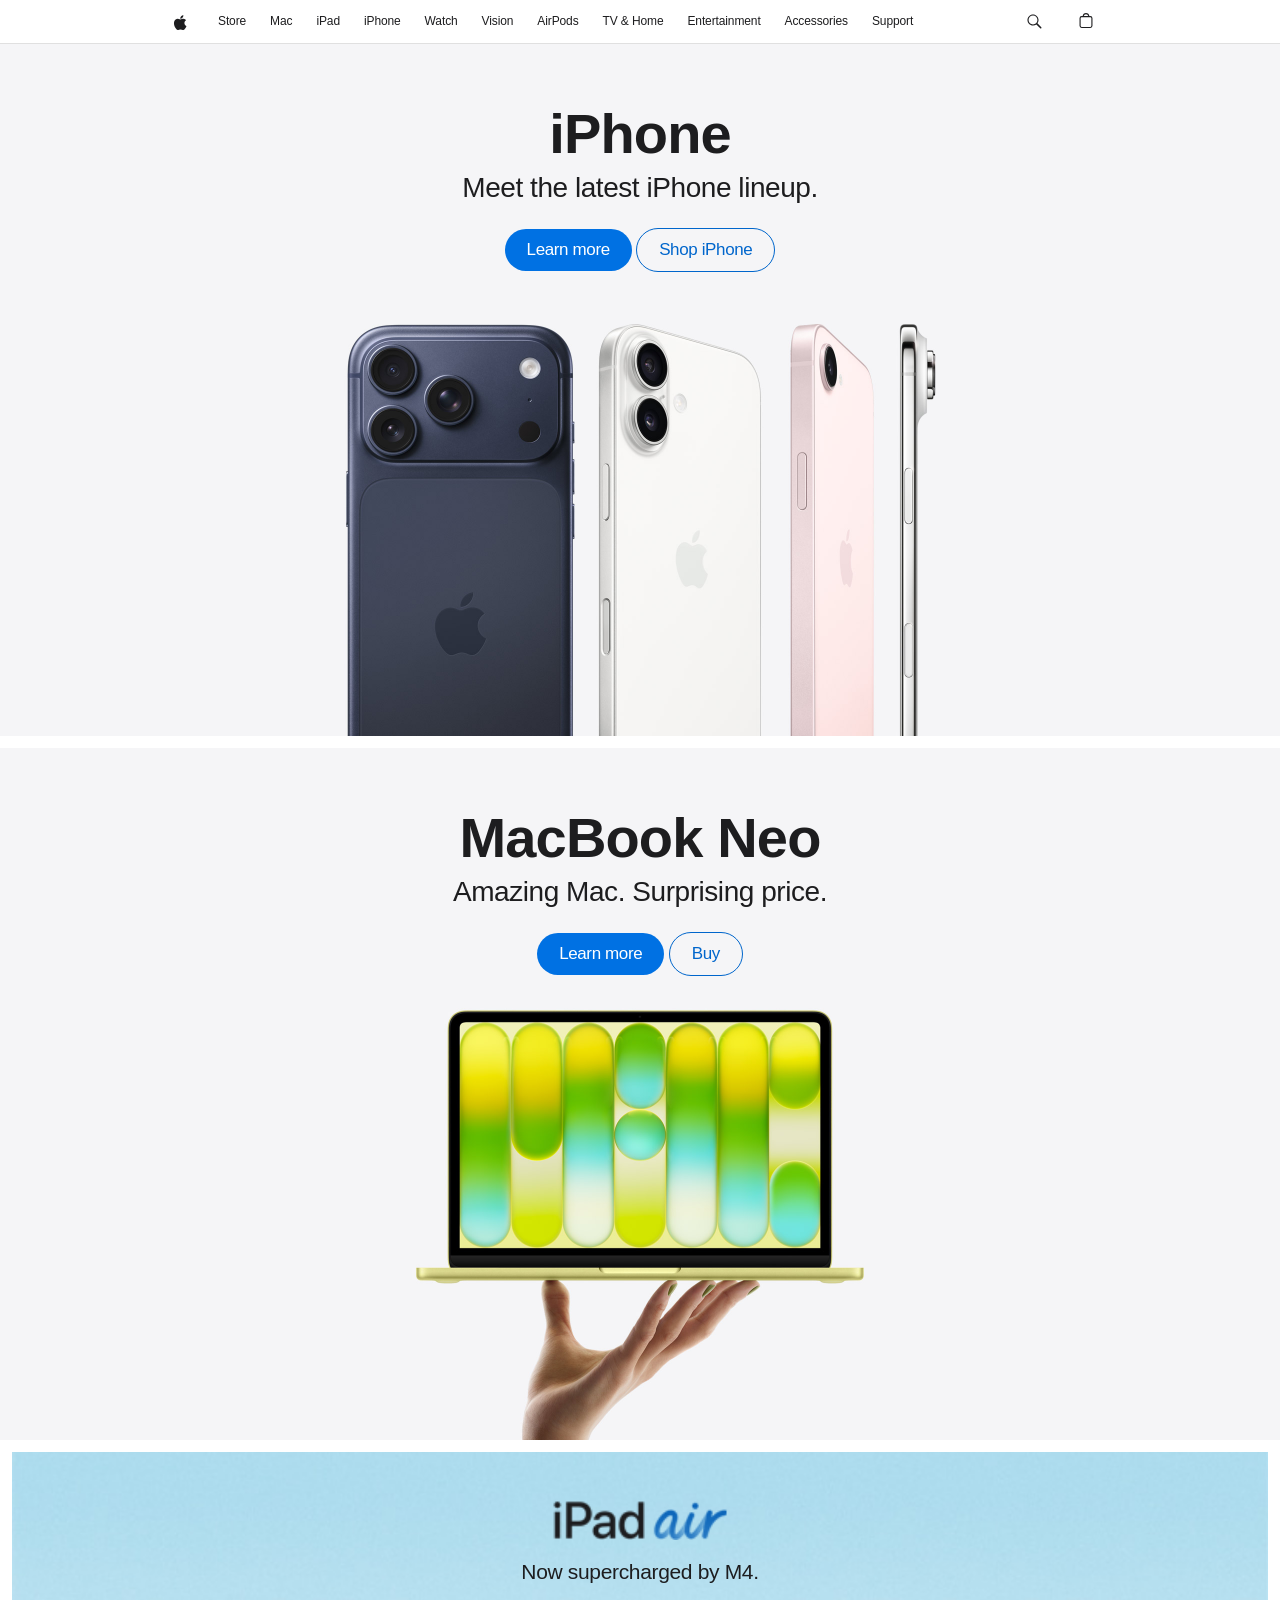
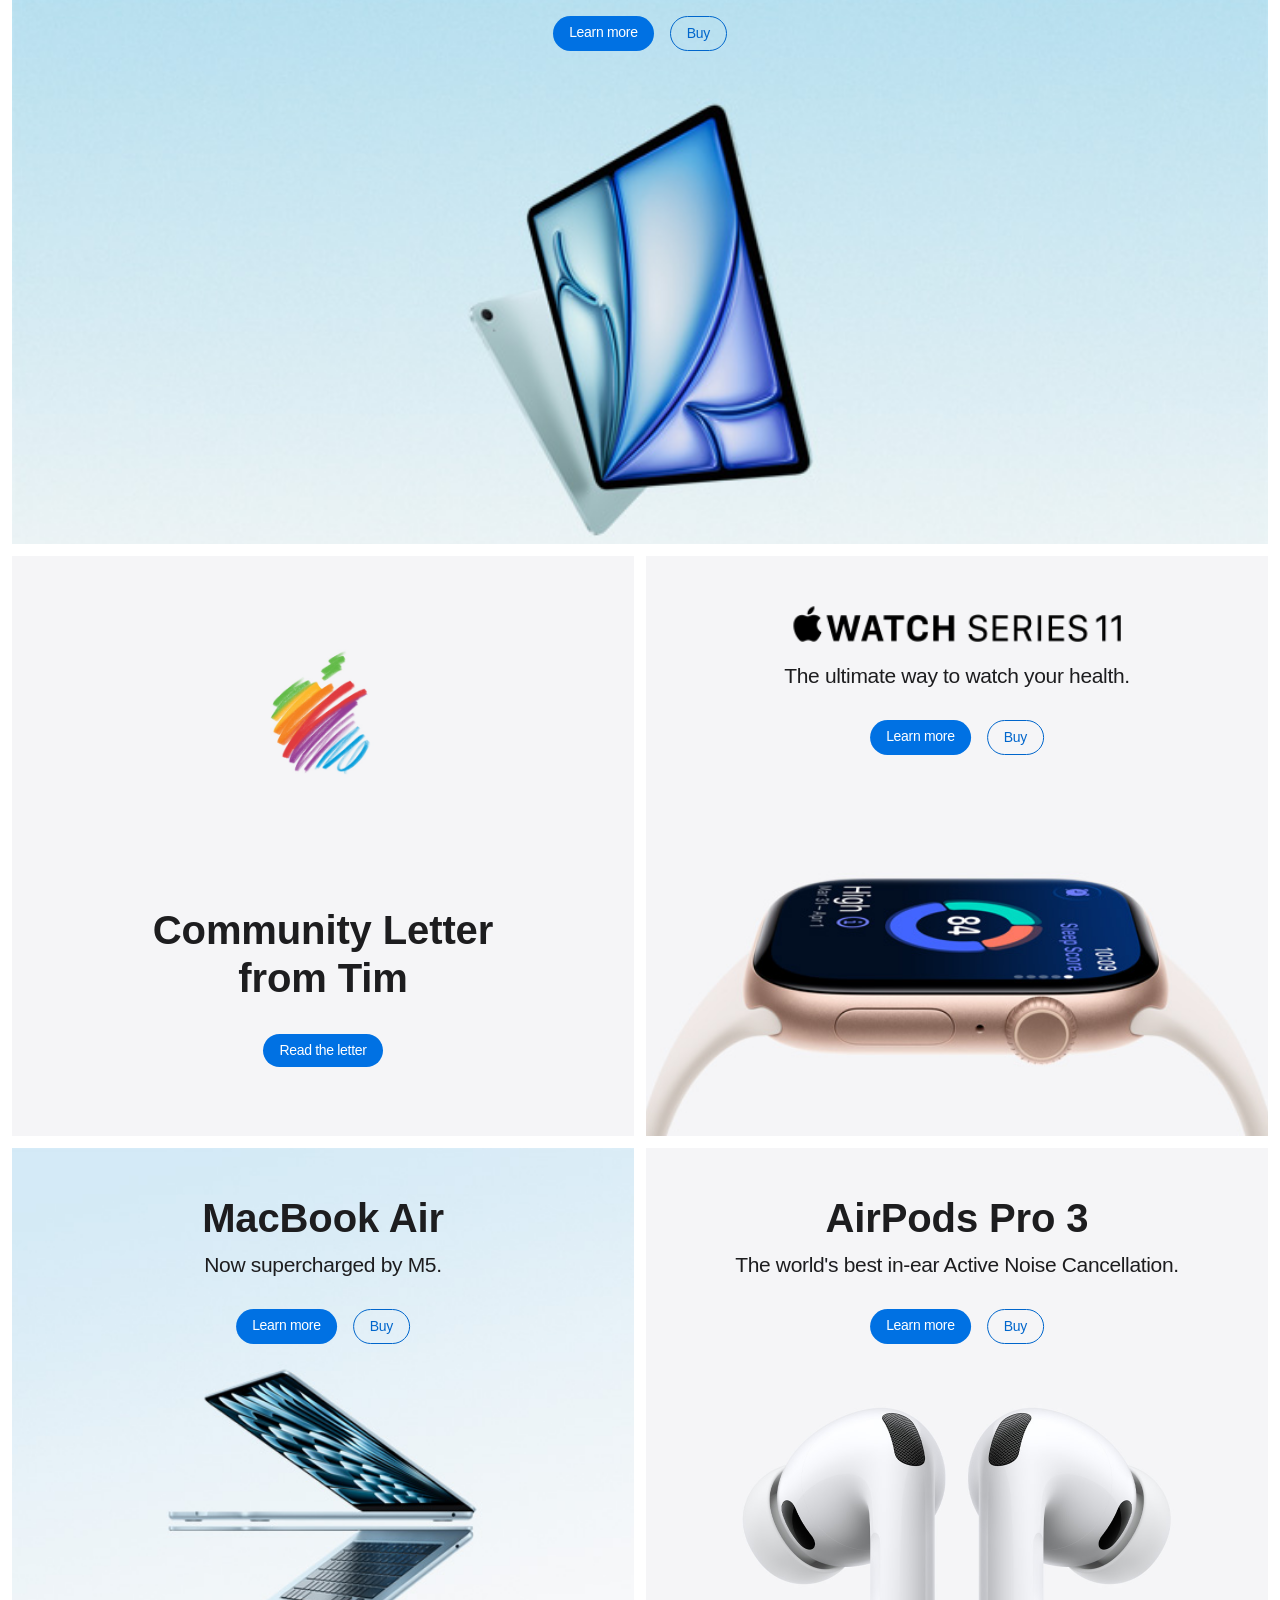
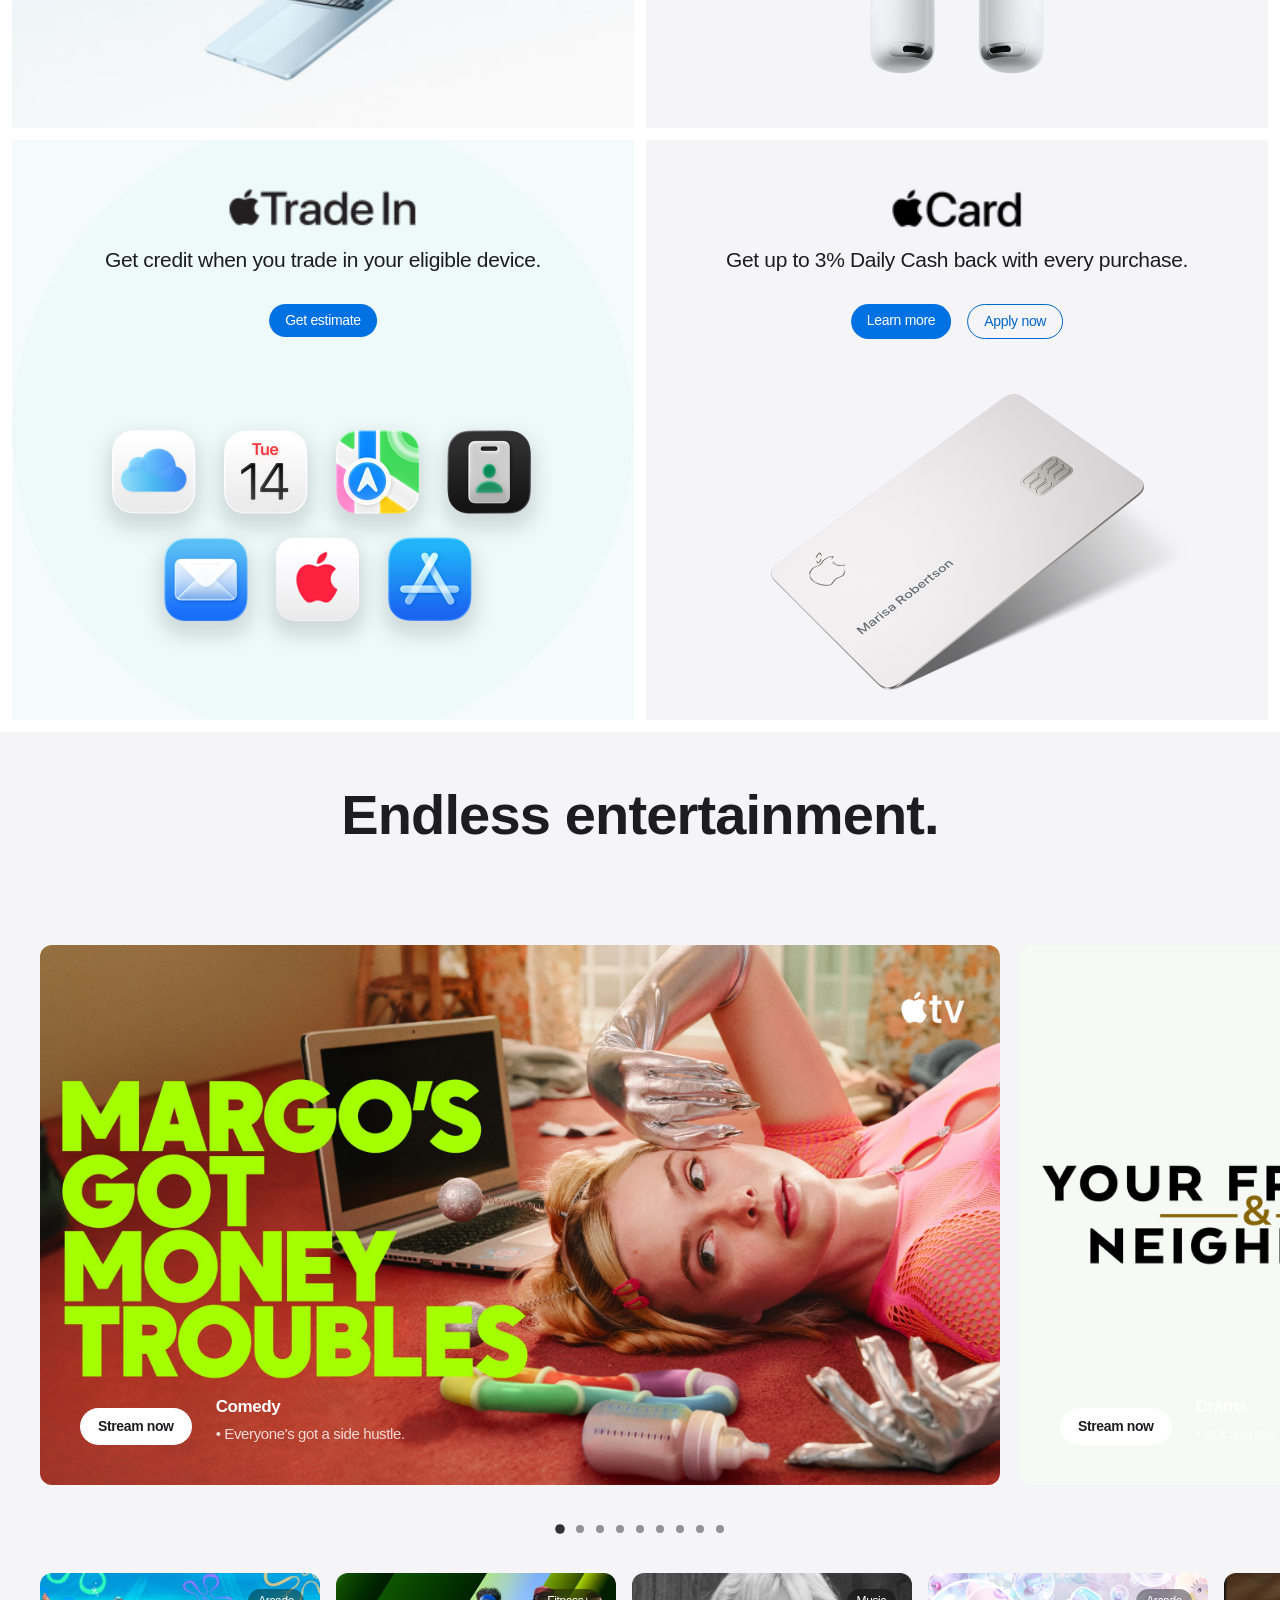
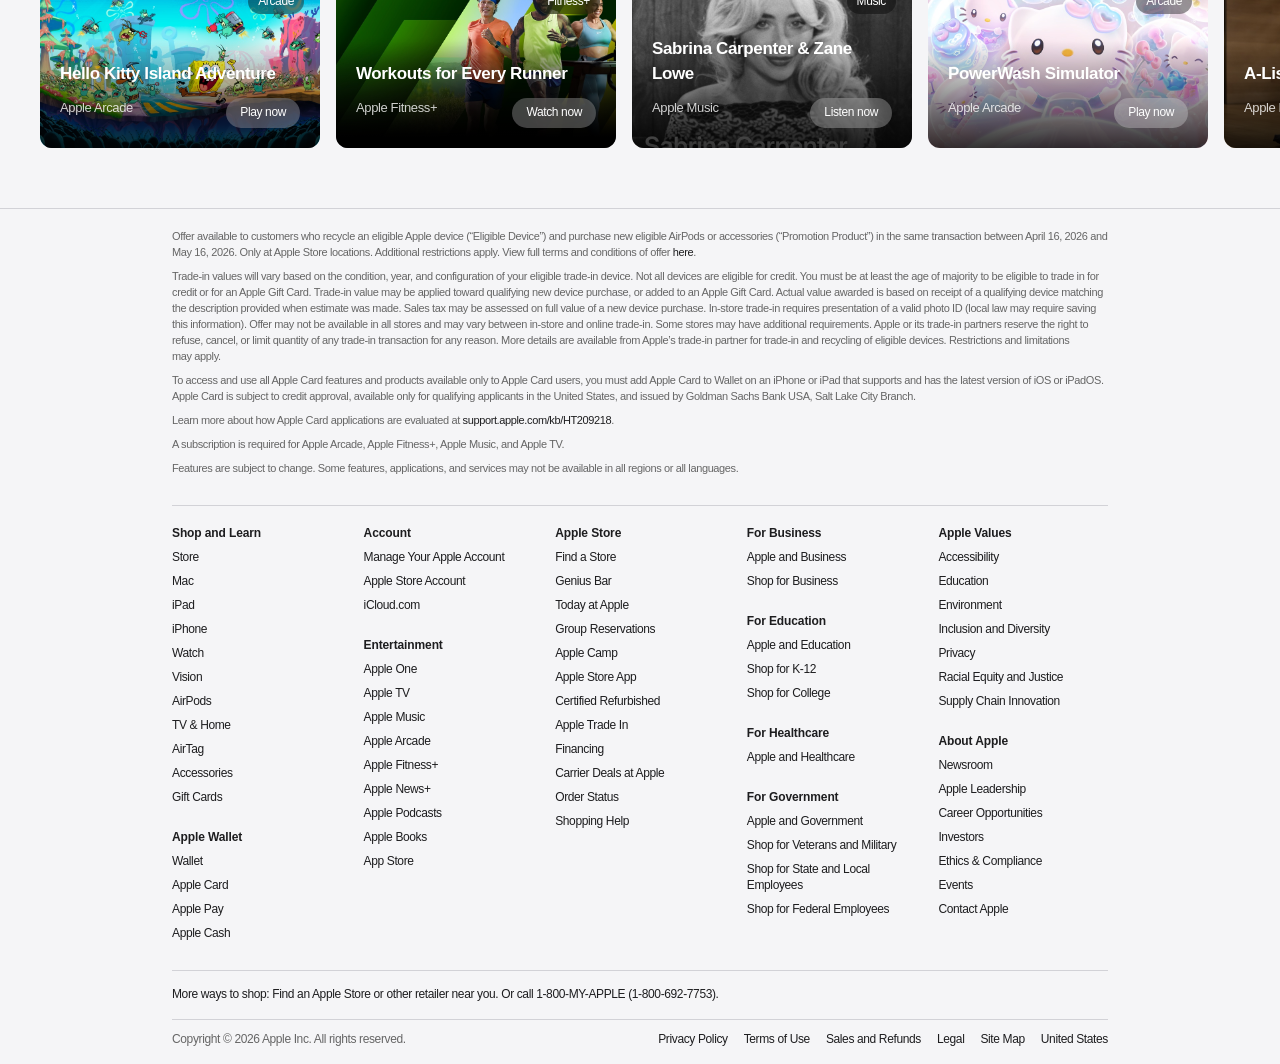
==== commit bb045e32: "sista push" ====
--- a/index.html
+++ b/index.html
@@ -10,800 +10,12 @@
     
     <!-- Header CSS -->
     <link rel="stylesheet" href="header.css" />
-    
-    <style>
-        /* ===== GLOBAL STYLES ===== */
-        * {
-            margin: 0;
-            padding: 0;
-            box-sizing: border-box;
-        }
-
-        html {
-            scroll-behavior: smooth;
-            font-size: 106.25%;
-        }
-
-        body {
-            font-family: "SF Pro Text", "SF Pro Icons", -apple-system, BlinkMacSystemFont, "Helvetica Neue", Helvetica, Arial, sans-serif;
-            background-color: #fff;
-            color: #1d1d1f;
-            font-size: 17px;
-            line-height: 1.4705882353;
-            font-weight: 400;
-            letter-spacing: -0.022em;
-            -webkit-font-smoothing: antialiased;
-        }
-
-        /* ===== MAIN CONTENT ===== */
-        main {
-            padding-top: 44px;
-            max-width: 2560px;
-            margin: 0 auto;
-            background-color: #fff;
-        }
-
-        /* ===== SECTION LAYOUT ===== */
-        .section {
-            display: grid;
-            grid-template-columns: 1fr 1fr;
-            gap: 12px;
-            text-align: center;
-            margin-bottom: 12px;
-            background-color: #fff;
-            padding: 0 12px;
-        }
-        .section-hero {
-            grid-template-columns: 1fr;
-            margin: 0 0 12px 0;
-            padding: 0;
-        }
-        .section-hero .tile-wrapper {
-            grid-column: 1 / -1;
-            min-height: 692px;
-            background-color: #f5f5f7;
-        }
-        .tile-wrapper {
-            position: relative;
-            display: flex;
-            justify-content: center;
-            background-color: #f5f5f7;
-            overflow: hidden;
-            min-height: 580px;
-        }
-        .tile-link {
-            position: absolute;
-            inset: 0;
-            z-index: 3;
-            text-decoration: none;
-        }
-        .tile-content {
-            position: absolute;
-            top: 60px;
-            left: 50%;
-            transform: translateX(-50%);
-            z-index: 2;
-            text-align: center;
-            width: 90%;
-            max-width: 600px;
-        }
-        .tile-copy-wrapper {
-            margin-bottom: 24px;
-        }
-        .tile-headline {
-            font-size: 56px;
-            line-height: 1.07143;
-            font-weight: 600;
-            letter-spacing: -0.015em;
-            color: #1d1d1f;
-            margin: 0 0 8px 0;
-        }
-        .tile-subhead {
-            font-size: 28px;
-            line-height: 1.14286;
-            font-weight: 400;
-            letter-spacing: -0.016em;
-            color: #1d1d1f;
-            margin: 0;
-        }
-        .button, .button-elevated {
-            font-size: 17px;
-            line-height: 1.17648;
-            font-weight: 400;
-            letter-spacing: -0.022em;
-            background: #0071e3;
-            color: #fff;
-            padding: 8px 16px;
-            border-radius: 980px;
-            border: none;
-            cursor: pointer;
-            display: inline-block;
-            text-align: center;
-            text-decoration: none;
-            white-space: nowrap;
-            transition: all 0.3s ease;
-        }
-        .section-hero .button, .section-hero .button-elevated {
-            padding: 11px 22px;
-        }
-        .section-promo .button, .section-promo .button-elevated {
-            padding: 8px 16px;
-            font-size: 14px;
-        }
-        .button-secondary {
-            background: transparent;
-            color: #0066cc;
-            border: 1px solid #0066cc;
-        }
-        .button-secondary:hover {
-            background: #0066cc;
-            color: #fff;
-        }
-        .button:hover, .button-elevated:hover {
-            background: #0076df;
-        }
-        .tile-image-wrapper {
-            position: absolute;
-            inset: 0;
-            z-index: 0;
-        }
-        .tile-image-wrapper img {
-            width: 100%;
-            height: 100%;
-            object-fit: cover;
-            position: absolute;
-            top: 0;
-            left: 0;
-        }
-        /* Promo section */
-        .section-promo {
-            max-width: 2560px;
-            margin: 0 0 12px 0;
-            display: grid;
-            grid-template-columns: repeat(2, 1fr);
-            gap: 12px;
-            padding: 0 12px;
-            background-color: #fff;
-        }
-        .section-promo .tile-wrapper {
-            min-height: 580px;
-        }
-        .section-promo .tile-content {
-            top: 48px;
-        }
-        .section-promo .tile-headline {
-            font-size: 40px;
-            font-weight: 700;
-            letter-spacing: -0.003em;
-        }
-        .section-promo .tile-subhead {
-            font-size: 21px;
-            font-weight: 500;
-            margin-top: 12px;
-        }
-        .tile-logo img {
-            height: 40px;
-            width: auto;
-        }
-        .section-promo .tile-ctas {
-            display: flex;
-            justify-content: center;
-            gap: 16px;
-            margin-top: 32px;
-        }
-        /* Community Letter */
-        [data-tile-id="community-letter"] {
-            display: flex;
-            align-items: center;
-            justify-content: center;
-        }
-        [data-tile-id="community-letter"] .tile-content {
-            position: relative;
-            top: auto;
-            left: auto;
-            transform: none;
-        }
-        [data-tile-id="community-letter"] .tile-headline.logo-image img {
-            max-width: 560px;
-            width: 100%;
-            height: auto;
-            margin: 0 auto;
-        }
-        [data-tile-id="community-letter"] p.tile-headline {
-            font-size: 40px;
-            margin-top: 20px;
-        }
-
-        /* ===== ENDLESS ENTERTAINMENT ===== */
-        .section-endless-entertainment-gallery {
-            background-color: #f5f5f7;
-            padding: 53px 0 0;
-            margin-top: 12px;
-        }
-        .media-gallery-headline-container {
-            text-align: center;
-            margin-bottom: 60px;
-        }
-        .media-gallery-headline {
-            font-size: 56px;
-            font-weight: 600;
-            letter-spacing: -0.015em;
-        }
-        .entertainment-slider-container {
-            display: flex;
-            gap: 20px;
-            overflow-x: auto;
-            scroll-snap-type: x mandatory;
-            padding: 0 40px;
-            margin-bottom: 40px;
-        }
-        .entertainment-large-card {
-            flex: 0 0 80%;
-            max-width: 980px;
-            aspect-ratio: 16/9;
-            border-radius: 12px;
-            overflow: hidden;
-            position: relative;
-            scroll-snap-align: center;
-        }
-        .entertainment-large-card img {
-            width: 100%;
-            height: 100%;
-            object-fit: cover;
-        }
-        .entertainment-large-card-info {
-            position: absolute;
-            bottom: 40px;
-            left: 40px;
-            display: flex;
-            gap: 24px;
-            align-items: flex-end;
-        }
-        .entertainment-btn-white {
-            background: #fff;
-            color: #1d1d1f;
-            padding: 8px 18px;
-            border-radius: 980px;
-            text-decoration: none;
-            font-weight: 600;
-            font-size: 14px;
-        }
-        .entertainment-card-text {
-            color: #fff;
-        }
-        .entertainment-card-category {
-            font-weight: 600;
-            font-size: 17px;
-        }
-        .entertainment-card-desc {
-            font-size: 15px;
-            opacity: 0.8;
-        }
-        .media-gallery-dotnav {
-            display: flex;
-            justify-content: center;
-            gap: 15px;
-            margin-top: 30px;
-        }
-        .dotnav-items {
-            display: flex;
-            gap: 12px;
-            list-style: none;
-        }
-        .dotnav-link {
-            display: block;
-            width: 8px;
-            height: 8px;
-            background-color: rgba(0,0,0,0.4);
-            border-radius: 50%;
-        }
-        .dotnav-item.current .dotnav-link {
-            background-color: rgba(0,0,0,0.8);
-            transform: scale(1.2);
-        }
-        .visuallyhidden {
-            position: absolute;
-            width: 1px;
-            height: 1px;
-            margin: -1px;
-            overflow: hidden;
-        }
-        .entertainment-small-grid {
-            display: flex;
-            overflow-x: auto;
-            gap: 16px;
-            padding: 40px 40px 60px;
-            scrollbar-width: thin;
-        }
-        .entertainment-small-item {
-            flex: 0 0 280px;
-            aspect-ratio: 16/10;
-            border-radius: 12px;
-            overflow: hidden;
-            position: relative;
-        }
-        .entertainment-small-item img {
-            width: 100%;
-            height: 100%;
-            object-fit: cover;
-        }
-        .entertainment-small-logo {
-            position: absolute;
-            top: 16px;
-            right: 16px;
-            background: rgba(0,0,0,0.4);
-            backdrop-filter: blur(10px);
-            padding: 4px 10px;
-            border-radius: 20px;
-            color: #fff;
-            font-size: 12px;
-            z-index: 2;
-        }
-        .entertainment-small-content {
-            position: absolute;
-            bottom: 0;
-            left: 0;
-            right: 0;
-            padding: 20px;
-            background: linear-gradient(to top, rgba(0,0,0,0.8), transparent);
-            z-index: 2;
-        }
-        .entertainment-small-title {
-            font-size: 17px;
-            font-weight: 600;
-            color: #fff;
-        }
-        .entertainment-small-footer {
-            display: flex;
-            justify-content: space-between;
-            margin-top: 12px;
-        }
-        .entertainment-small-desc {
-            font-size: 13px;
-            color: #fff;
-            opacity: 0.8;
-        }
-        .entertainment-small-btn {
-            background: rgba(255,255,255,0.25);
-            backdrop-filter: blur(10px);
-            padding: 6px 14px;
-            border-radius: 980px;
-            color: #fff;
-            text-decoration: none;
-            font-size: 12px;
-        }
-        .entertainment-small-link {
-            position: absolute;
-            inset: 0;
-            z-index: 3;
-        }
-
-        /* ===== FOOTER (APPLE-EXAKT) ===== */
-        .ac-gf {
-            background-color: #f5f5f7;
-            color: #1d1d1f;
-            font-size: 12px;
-            line-height: 1.33337;
-            border-top: 1px solid #d2d2d7;
-            margin-top: 20px;
-        }
-        .ac-gf-content {
-            max-width: 980px;
-            margin: 0 auto;
-            padding: 20px 22px 32px;
-        }
-        .ac-gf-label {
-            position: absolute;
-            width: 1px;
-            height: 1px;
-            margin: -1px;
-            overflow: hidden;
-        }
-        .ac-gf-sosumi {
-            border-bottom: 1px solid #d2d2d7;
-            padding-bottom: 16px;
-            margin-bottom: 16px;
-            color: #6e6e73;
-        }
-        .ac-gf-sosumi ol, .ac-gf-sosumi ul {
-            list-style: none;
-        }
-        .ac-gf-sosumi li {
-            margin-bottom: 12px;
-        }
-        .ac-gf-sosumi a {
-            color: #0066cc;
-            text-decoration: none;
-        }
-        .ac-gf-sosumi a:hover {
-            text-decoration: underline;
-        }
-        .ac-gf-directory {
-            display: flex;
-            flex-wrap: wrap;
-            justify-content: space-between;
-            border-bottom: 1px solid #d2d2d7;
-            padding-bottom: 16px;
-            margin-bottom: 16px;
-        }
-        .ac-gf-directory-column {
-            flex: 1;
-            min-width: 160px;
-            margin-bottom: 20px;
-        }
-        .ac-gf-directory-column-section {
-            margin-bottom: 24px;
-        }
-        .ac-gf-directory-column-section h3 {
-            font-size: 12px;
-            font-weight: 600;
-            margin-bottom: 8px;
-        }
-        .ac-gf-directory-column-section ul {
-            list-style: none;
-        }
-        .ac-gf-directory-column-section li {
-            margin-bottom: 8px;
-        }
-        .ac-gf-directory-column-section a {
-            color: #424245;
-            text-decoration: none;
-            font-size: 12px;
-        }
-        .ac-gf-directory-column-section a:hover {
-            color: #1d1d1f;
-            text-decoration: underline;
-        }
-        .ac-gf-footer-shop {
-            margin-bottom: 12px;
-        }
-        .ac-gf-footer-shop a {
-            color: #0066cc;
-            text-decoration: none;
-        }
-        .ac-gf-footer-end {
-            display: flex;
-            flex-wrap: wrap;
-            justify-content: space-between;
-            align-items: center;
-        }
-        .ac-gf-footer-legal {
-            display: flex;
-            flex-wrap: wrap;
-            gap: 16px;
-            align-items: center;
-        }
-        .ac-gf-footer-legal-copyright {
-            color: #6e6e73;
-        }
-        .ac-gf-footer-legal-links {
-            display: flex;
-            flex-wrap: wrap;
-            gap: 16px;
-            list-style: none;
-        }
-        .ac-gf-footer-legal-links a {
-            color: #424245;
-            text-decoration: none;
-        }
-        .ac-gf-footer-legal-links a:hover {
-            color: #1d1d1f;
-            text-decoration: underline;
-        }
-        .ac-gf-footer-locale a {
-            color: #0066cc;
-            text-decoration: none;
-        }
-        @media (max-width: 734px) {
-            .ac-gf-directory {
-                flex-direction: column;
-            }
-            .ac-gf-footer-end {
-                flex-direction: column;
-                align-items: flex-start;
-                gap: 12px;
-            }
-            .ac-gf-footer-legal {
-                flex-direction: column;
-                align-items: flex-start;
-            }
-        }
-        @media (max-width: 1068px) {
-            .ac-gf-content {
-                padding: 20px 16px 32px;
-            }
-        }
-
-        /* Responsiva justeringar */
-        @media (max-width: 734px) {
-            .section, .section-promo { grid-template-columns: 1fr; padding: 0 12px; }
-            .tile-headline { font-size: 32px; }
-            .tile-subhead { font-size: 19px; }
-            .section-promo .tile-headline { font-size: 28px; }
-            .section-promo .tile-subhead { font-size: 17px; }
-            .media-gallery-headline { font-size: 32px; }
-            .entertainment-large-card { flex: 0 0 90%; }
-            .entertainment-small-item { flex: 0 0 240px; }
-            [data-tile-id="community-letter"] .tile-headline.logo-image img { max-width: 400px; }
-        }
-        @media (max-width: 480px) {
-            .tile-headline { font-size: 28px; }
-            .entertainment-small-item { flex: 0 0 200px; }
-            [data-tile-id="community-letter"] .tile-headline.logo-image img { max-width: 280px; }
-        }
-    </style>
+    <!-- Main CSS -->
+    <link rel="stylesheet" href="style.css" />
 </head>
 <body>
-    <!-- HEADER (från header.html & header.css) -->
-    <header class="site-header">
-        <nav class="nav-bar" aria-label="Huvudnavigation">
-
-            <div class="nav-inner">
-
-                <!-- Apple-logotyp -->
-                <a href="#" class="nav-logo" aria-label="Apple startsida">
-                    <i class="fa-brands fa-apple"></i>
-                </a>
-
-                <!-- Hamburger-knapp (mobil) -->
-                <button class="nav-hamburger" aria-label="Öppna meny" aria-expanded="false" id="hamburger">
-                    <span></span>
-                    <span></span>
-                    <span></span>
-                </button>
-
-                <!-- Navigeringslänkar -->
-                <ul class="nav-links" id="nav-links">
-
-                    <!-- Store – med dropdown -->
-                    <li class="nav-item has-dropdown">
-                        <a href="#" class="nav-link">Store</a>
-
-                        <div class="dropdown">
-                            <div class="dropdown-inner">
-
-                                <!-- Kolumn 1: Shop -->
-                                <div class="dropdown-col">
-                                    <p class="dropdown-heading">Shop</p>
-                                    <ul>
-                                        <li><a class="dropdown-link large" href="#">Shop the Latest</a></li>
-                                        <li><a class="dropdown-link large" href="#">Mac</a></li>
-                                        <li><a class="dropdown-link large" href="#">iPad</a></li>
-                                        <li><a class="dropdown-link large" href="#">iPhone</a></li>
-                                        <li><a class="dropdown-link large" href="#">Apple Watch</a></li>
-                                        <li><a class="dropdown-link large" href="#">Apple Vision Pro</a></li>
-                                        <li><a class="dropdown-link large" href="#">AirPods</a></li>
-                                        <li><a class="dropdown-link large" href="#">Accessories</a></li>
-                                    </ul>
-                                </div>
-
-                                <!-- Kolumn 2: Quick Links -->
-                                <div class="dropdown-col">
-                                    <p class="dropdown-heading">Quick Links</p>
-                                    <ul>
-                                        <li><a class="dropdown-link" href="#">Find a Store</a></li>
-                                        <li><a class="dropdown-link" href="#">Order Status</a></li>
-                                        <li><a class="dropdown-link" href="#">Apple Trade In</a></li>
-                                        <li><a class="dropdown-link" href="#">Financing</a></li>
-                                        <li><a class="dropdown-link" href="#">Personal Setup</a></li>
-                                    </ul>
-                                </div>
-
-                                <!-- Kolumn 3: Special Stores -->
-                                <div class="dropdown-col">
-                                    <p class="dropdown-heading">Shop Special Stores</p>
-                                    <ul>
-                                        <li><a class="dropdown-link" href="#">Certified Refurbished</a></li>
-                                        <li><a class="dropdown-link" href="#">Education</a></li>
-                                        <li><a class="dropdown-link" href="#">Business</a></li>
-                                        <li><a class="dropdown-link" href="#">Veterans and Military</a></li>
-                                        <li><a class="dropdown-link" href="#">Government</a></li>
-                                    </ul>
-                                </div>
-
-                            </div>
-                        </div>
-                    </li>
-
-                    <!-- Mac -->
-                    <li class="nav-item has-dropdown">
-                        <a href="#" class="nav-link">Mac</a>
-                        <div class="dropdown">
-                            <div class="dropdown-inner">
-                                <div class="dropdown-col">
-                                    <p class="dropdown-heading">Utforska Mac</p>
-                                    <ul>
-                                        <li><a class="dropdown-link large" href="#">MacBook Air</a></li>
-                                        <li><a class="dropdown-link large" href="#">MacBook Pro</a></li>
-                                        <li><a class="dropdown-link large" href="#">iMac</a></li>
-                                        <li><a class="dropdown-link large" href="#">Mac mini</a></li>
-                                        <li><a class="dropdown-link large" href="#">Mac Pro</a></li>
-                                    </ul>
-                                </div>
-                                <div class="dropdown-col">
-                                    <p class="dropdown-heading">Quick Links</p>
-                                    <ul>
-                                        <li><a class="dropdown-link" href="#">Jämför</a></li>
-                                        <li><a class="dropdown-link" href="#">macOS</a></li>
-                                        <li><a class="dropdown-link" href="#">Apple Trade In</a></li>
-                                        <li><a class="dropdown-link" href="#">Finansiering</a></li>
-                                    </ul>
-                                </div>
-                            </div>
-                        </div>
-                    </li>
-
-                    <!-- iPad -->
-                    <li class="nav-item has-dropdown">
-                        <a href="#" class="nav-link">iPad</a>
-                        <div class="dropdown">
-                            <div class="dropdown-inner">
-                                <div class="dropdown-col">
-                                    <p class="dropdown-heading">Utforska iPad</p>
-                                    <ul>
-                                        <li><a class="dropdown-link large" href="#">iPad Pro</a></li>
-                                        <li><a class="dropdown-link large" href="#">iPad Air</a></li>
-                                        <li><a class="dropdown-link large" href="#">iPad mini</a></li>
-                                        <li><a class="dropdown-link large" href="#">iPad</a></li>
-                                    </ul>
-                                </div>
-                                <div class="dropdown-col">
-                                    <p class="dropdown-heading">Tillbehör</p>
-                                    <ul>
-                                        <li><a class="dropdown-link" href="#">Apple Pencil</a></li>
-                                        <li><a class="dropdown-link" href="#">Tangentbord</a></li>
-                                        <li><a class="dropdown-link" href="#">Fodral</a></li>
-                                    </ul>
-                                </div>
-                            </div>
-                        </div>
-                    </li>
-
-                    <!-- iPhone -->
-                    <li class="nav-item has-dropdown">
-                        <a href="#" class="nav-link">iPhone</a>
-                        <div class="dropdown">
-                            <div class="dropdown-inner">
-                                <div class="dropdown-col">
-                                    <p class="dropdown-heading">Utforska iPhone</p>
-                                    <ul>
-                                        <li><a class="dropdown-link large" href="#">iPhone 16 Pro</a></li>
-                                        <li><a class="dropdown-link large" href="#">iPhone 16</a></li>
-                                        <li><a class="dropdown-link large" href="#">iPhone 15</a></li>
-                                        <li><a class="dropdown-link large" href="#">Jämför</a></li>
-                                    </ul>
-                                </div>
-                                <div class="dropdown-col">
-                                    <p class="dropdown-heading">Quick Links</p>
-                                    <ul>
-                                        <li><a class="dropdown-link" href="#">Apple Trade In</a></li>
-                                        <li><a class="dropdown-link" href="#">Finansiering</a></li>
-                                        <li><a class="dropdown-link" href="#">iPhone Tillbehör</a></li>
-                                    </ul>
-                                </div>
-                            </div>
-                        </div>
-                    </li>
-
-                    <!-- Watch -->
-                    <li class="nav-item has-dropdown">
-                        <a href="#" class="nav-link">Watch</a>
-                        <div class="dropdown">
-                            <div class="dropdown-inner">
-                                <div class="dropdown-col">
-                                    <p class="dropdown-heading">Utforska Watch</p>
-                                    <ul>
-                                        <li><a class="dropdown-link large" href="#">Apple Watch Series 11</a></li>
-                                        <li><a class="dropdown-link large" href="#">Apple Watch Ultra 2</a></li>
-                                        <li><a class="dropdown-link large" href="#">Apple Watch SE</a></li>
-                                    </ul>
-                                </div>
-                            </div>
-                        </div>
-                    </li>
-
-                    <!-- Vision -->
-                    <li class="nav-item">
-                        <a href="#" class="nav-link">Vision</a>
-                    </li>
-
-                    <!-- AirPods -->
-                    <li class="nav-item has-dropdown">
-                        <a href="#" class="nav-link">AirPods</a>
-                        <div class="dropdown">
-                            <div class="dropdown-inner">
-                                <div class="dropdown-col">
-                                    <p class="dropdown-heading">Utforska AirPods</p>
-                                    <ul>
-                                        <li><a class="dropdown-link large" href="#">AirPods 4</a></li>
-                                        <li><a class="dropdown-link large" href="#">AirPods Pro 2</a></li>
-                                        <li><a class="dropdown-link large" href="#">AirPods Max</a></li>
-                                    </ul>
-                                </div>
-                            </div>
-                        </div>
-                    </li>
-
-                    <!-- TV & Home -->
-                    <li class="nav-item">
-                        <a href="#" class="nav-link">TV &amp; Home</a>
-                    </li>
-
-                    <!-- Entertainment -->
-                    <li class="nav-item">
-                        <a href="#" class="nav-link">Entertainment</a>
-                    </li>
-
-                    <!-- Accessories -->
-                    <li class="nav-item">
-                        <a href="#" class="nav-link">Accessories</a>
-                    </li>
-
-                    <!-- Support -->
-                    <li class="nav-item">
-                        <a href="#" class="nav-link">Support</a>
-                    </li>
-
-                </ul>
-
-                <!-- Ikoner: sök + varukorg -->
-                <div class="nav-icons">
-                    <a href="#" class="nav-icon-link" aria-label="Sök">
-                        <i class="fa-solid fa-magnifying-glass"></i>
-                    </a>
-                    <a href="#" class="nav-icon-link" aria-label="Varukorg">
-                        <i class="fa-solid fa-bag-shopping"></i>
-                    </a>
-                </div>
-
-            </div>
-        </nav>
-
-        <!-- Close-knapp i meny (mobil) - UTANFÖR nav-bar -->
-        <button class="nav-close" aria-label="Stäng meny" id="close-btn">
-            <i class="fa-solid fa-xmark"></i>
-        </button>
-    </header>
-
-    <!-- JavaScript för hamburger (mobil) -->
-    <script>
-        const hamburger = document.getElementById('hamburger');
-        const closeBtn = document.getElementById('close-btn');
-        const navLinks = document.getElementById('nav-links');
-        const navItems = document.querySelectorAll('.nav-link');
-
-        // Öppna meny
-        hamburger.addEventListener('click', () => {
-            navLinks.classList.add('open');
-            hamburger.classList.add('active');
-            hamburger.setAttribute('aria-expanded', 'true');
-        });
-
-        // Stäng meny
-        closeBtn.addEventListener('click', () => {
-            navLinks.classList.remove('open');
-            hamburger.classList.remove('active');
-            hamburger.setAttribute('aria-expanded', 'false');
-        });
-
-        // Stäng meny när man klickar på en länk
-        navItems.forEach(item => {
-            item.addEventListener('click', () => {
-                navLinks.classList.remove('open');
-                hamburger.classList.remove('active');
-                hamburger.setAttribute('aria-expanded', 'false');
-            });
-        });
-
-        // Stäng meny när man klickar utanför
-        document.addEventListener('click', (e) => {
-            if (!e.target.closest('.nav-bar') && !e.target.closest('.nav-links') && navLinks.classList.contains('open')) {
-                navLinks.classList.remove('open');
-                hamburger.classList.remove('active');
-                hamburger.setAttribute('aria-expanded', 'false');
-            }
-        });
-    </script>
+    <!-- Header laddas från header.html via JavaScript -->
+    <div id="header-container"></div>
 
     <main class="main">
         <!-- iPhone Hero -->
@@ -821,7 +33,10 @@
                     </div>
                 </div>
                 <div class="tile-image-wrapper">
-                    <img src="Images/hero_iphone_family__fuz5j2v5xx6y_largetall_2x.jpg" alt="iPhone">
+                    <picture>
+                        <source media="(max-width: 734px)" srcset="Images/hero_iphone_family__fuz5j2v5xx6y_largetall_2x.jpg">
+                        <img src="Images/hero_iphone_family__fuz5j2v5xx6y_largetall_2x.jpg" alt="iPhone">
+                    </picture>
                 </div>
             </div>
         </section>
@@ -841,7 +56,10 @@
                     </div>
                 </div>
                 <div class="tile-image-wrapper">
-                    <img src="Images/hero_macbook_neo__gnm3snkti4a6_largetall_2x.jpg" alt="MacBook Neo">
+                    <picture>
+                        <source media="(max-width: 734px)" srcset="Images/hero_macbook_neo__gnm3snkti4a6_largetall_2x.jpg">
+                        <img src="Images/hero_macbook_neo__gnm3snkti4a6_largetall_2x.jpg" alt="MacBook Neo">
+                    </picture>
                 </div>
             </div>
         </section>
@@ -861,7 +79,10 @@
                     </div>
                 </div>
                 <div class="tile-image-wrapper">
-                    <img src="Images/promo_ipad_air_m4__f9ie3h3pzr6m_large_2x.jpg" alt="iPad Air">
+                    <picture>
+                        <source media="(max-width: 734px)" srcset="Images/promo_ipad_air_m4__f9ie3h3pzr6m_small.jpg">
+                        <img src="Images/promo_ipad_air_m4__f9ie3h3pzr6m_large_2x.jpg" alt="iPad Air">
+                    </picture>
                 </div>
             </div>
         </section>
@@ -890,7 +111,10 @@
                         <a class="button button-secondary" href="/us/shop/goto/buy_watch/apple_watch_series_11">Buy</a>
                     </div>
                 </div>
-                <div class="tile-image-wrapper"><img src="Images/hero_apple_watch_series_11__bdz1mml4dx6q_largetall_2x.jpg" alt="Apple Watch"></div>
+                <div class="tile-image-wrapper"><picture>
+                        <source media="(max-width: 734px)" srcset="Images/promo_apple_watch_series_11__b63hxviqvonm_small.jpg">
+                        <img src="Images/hero_apple_watch_series_11__bdz1mml4dx6q_largetall_2x.jpg" alt="Apple Watch">
+                    </picture></div>
             </div>
         </section>
 
@@ -908,7 +132,10 @@
                         <a class="button button-secondary" href="/us/shop/goto/buy_mac/macbook_air">Buy</a>
                     </div>
                 </div>
-                <div class="tile-image-wrapper"><img src="Images/promo_macbook_air_m5__dibaetiq7nu6_large_2x.jpg" alt="MacBook Air"></div>
+                <div class="tile-image-wrapper"><picture>
+                        <source media="(max-width: 734px)" srcset="Images/promo_macbook_air_m5__dibaetiq7nu6_small.jpg">
+                        <img src="Images/promo_macbook_air_m5__dibaetiq7nu6_large_2x.jpg" alt="MacBook Air">
+                    </picture></div>
             </div>
             <div class="tile-wrapper" data-tile-id="airpods-pro-3">
                 <a class="tile-link" href="/airpods-pro/"></a>
@@ -922,7 +149,10 @@
                         <a class="button button-secondary" href="/us/shop/goto/buy_airpods/airpods_pro_3">Buy</a>
                     </div>
                 </div>
-                <div class="tile-image-wrapper"><img src="Images/promo_airpodspro_3__f6xmza7bglei_large_2x.jpg" alt="AirPods Pro 3"></div>
+                <div class="tile-image-wrapper"><picture>
+                        <source media="(max-width: 734px)" srcset="Images/promo_airpodspro_3__f6xmza7bglei_large_2x.jpg">
+                        <img src="Images/promo_airpodspro_3__f6xmza7bglei_large_2x.jpg" alt="AirPods Pro 3">
+                    </picture></div>
             </div>
         </section>
 
@@ -937,7 +167,10 @@
                     </div>
                     <div class="tile-ctas"><a class="button" href="/trade-in/">Get estimate</a></div>
                 </div>
-                <div class="tile-image-wrapper"><img src="Images/promo_apple_business__fi88n3dz0emq_large_2x.jpg" alt="Trade In"></div>
+                <div class="tile-image-wrapper"><picture>
+                        <source media="(max-width: 734px)" srcset="Images/promo_apple_business__fi88n3dz0emq_large_2x.jpg">
+                        <img src="Images/promo_apple_business__fi88n3dz0emq_large_2x.jpg" alt="Trade In">
+                    </picture></div>
             </div>
             <div class="tile-wrapper" data-tile-id="apple-card">
                 <a class="tile-link" href="/apple-card/"></a>
@@ -1055,6 +288,30 @@
             </section>
         </div>
     </footer>
+
+    <!-- Ladda header från header.html -->
+    <script>
+        // Ladda header.html innehål in i header-container
+        fetch('header.html')
+            .then(response => response.text())
+            .then(html => {
+                // Extrahera bara body-innehål från header.html
+                const parser = new DOMParser();
+                const doc = parser.parseFromString(html, 'text/html');
+                const headerContent = doc.querySelector('header');
+                const headerScript = doc.querySelector('script');
+                
+                if (headerContent) {
+                    document.getElementById('header-container').appendChild(headerContent.cloneNode(true));
+                }
+                
+                // Kör header-scriptets funktionalitet
+                if (headerScript) {
+                    eval(headerScript.textContent);
+                }
+            })
+            .catch(error => console.error('Kunde inte ladda header:', error));
+    </script>
 
     <script>
         // Slider-funktionalitet för stora kort
--- a/header.css
+++ b/header.css
@@ -8,12 +8,15 @@
   box-sizing: border-box;
   margin: 0;
   padding: 0;
+  letter-spacing: inherit;
 }
 
 body {
   font-family: -apple-system, BlinkMacSystemFont, 'SF Pro Text', 'Helvetica Neue', Arial, sans-serif;
   min-height: 100vh;
   background: #f5f5f7;
+  margin: 0;
+  padding: 0;
 }
 
 /* ---------- Header-wrapper ---------- */
@@ -43,8 +46,8 @@
   height: 44px;
   display: flex;
   align-items: center;
-  justify-content: space-between;
-  padding: 0 20px;
+  gap: 8px;
+  padding: 0 22px;
 }
 
 /* ---------- Logotyp (Apple-ikon) ---------- */
@@ -54,8 +57,14 @@
   text-decoration: none;
   display: flex;
   align-items: center;
+  justify-content: center;
   flex-shrink: 0;
   transition: opacity 0.15s;
+  width: 44px;
+  height: 44px;
+  margin: 0;
+  padding: 0;
+  margin-left: -14px;
 }
 
 .nav-logo:hover {
@@ -67,9 +76,9 @@
   list-style: none;
   display: flex;
   align-items: center;
-  flex: 1;
-  justify-content: center;
-  gap: 0;
+  gap: 8px;
+  margin: 0;
+  padding: 0;
 }
 
 .nav-item {
@@ -77,41 +86,60 @@
 }
 
 .nav-link {
-  display: block;
+  display: flex;
+  align-items: center;
+  justify-content: center;
   font-size: 12px;
+  line-height: 1.33333;
   font-weight: 400;
   color: #1d1d1f;
   text-decoration: none;
-  padding: 0 10px;
-  line-height: 44px;
+  padding: 0 8px;
+  height: 44px;
   white-space: nowrap;
-  transition: color 0.15s;
+  transition: color 0.15s cubic-bezier(0.28, 0.11, 0.32, 1);
+  letter-spacing: -0.01em;
 }
 
 .nav-link:hover {
   color: rgba(0, 0, 0, 0.5);
 }
 
+.nav-link:focus-visible {
+  outline: 2px solid #0071e3;
+  outline-offset: 1px;
+}
+
 /* ---------- Ikon-knappar (sök + varukorg) ---------- */
 .nav-icons {
   display: flex;
   align-items: center;
-  gap: 6px;
+  gap: 8px;
   flex-shrink: 0;
+  margin-left: auto;
 }
 
 .nav-icon-link {
   color: #1d1d1f;
   font-size: 13px;
   text-decoration: none;
-  padding: 6px;
-  display: flex;
-  align-items: center;
-  transition: opacity 0.15s;
+  padding: 0;
+  display: flex;
+  align-items: center;
+  justify-content: center;
+  width: 44px;
+  height: 44px;
+  transition: color 0.2s cubic-bezier(0.28, 0.11, 0.32, 1);
+  -webkit-tap-highlight-color: rgba(0, 0, 0, 0);
 }
 
 .nav-icon-link:hover {
-  opacity: 0.5;
+  color: #1d1d1f;
+}
+
+.nav-icon-link:focus-visible {
+  outline: 2px solid #0071e3;
+  outline-offset: 1px;
 }
 
 /* ---------- Hamburger-knapp (dold på desktop) ---------- */
@@ -309,10 +337,10 @@
   .nav-icons {
     display: flex;
     align-items: center;
-    gap: 6px;
+    gap: 5px;
     flex-shrink: 0;
     position: fixed;
-    top: 8px;
+    top: 0px;
     right: 50px;
     z-index: 1000;
   }
@@ -362,14 +390,22 @@
   }
 
   .nav-icons {
-    top: 8px;
-    right: 50px;
-    gap: 4px;
+    display: flex;
+    align-items: center;
+    justify-content: center;
+    gap: 8px;
+    margin-left: 0;
+    flex-shrink: 0;
   }
 
   .nav-icon-link {
     font-size: 12px;
-    padding: 4px;
+    padding: 0;
+    width: 44px;
+    height: 44px;
+    display: flex;
+    align-items: center;
+    justify-content: center;
   }
 }
 
--- a/style.css
+++ b/style.css
@@ -0,0 +1,662 @@
+/* ===== CSS Variables & Theme System ===== */
+:root {
+    --sk-glyph: rgb(0, 0, 0);
+    --sk-glyph-gray: rgb(29, 29, 31);
+    --sk-glyph-gray-secondary: rgb(110, 110, 115);
+    --sk-glyph-blue: rgb(0, 102, 204);
+    --sk-fill: rgb(255, 255, 255);
+    --sk-fill-tertiary: #f5f5f7;
+    --sk-fill-gray: rgb(29, 29, 31);
+    --sk-fill-blue: rgb(0, 113, 227);
+    --sk-body-text-color: rgb(29, 29, 31);
+    --sk-headline-text-color: rgb(29, 29, 31);
+    --sk-body-background-color: #fff;
+    --sk-body-link-color: rgb(0, 102, 204);
+    --sk-focus-color: #0071e3;
+    --sk-button-background: rgb(0, 113, 227);
+    --sk-button-background-hover: #0076DF;
+    --sk-button-background-active: #006EDB;
+}
+
+/* ===== Reset ===== */
+* { margin: 0; padding: 0; box-sizing: border-box; }
+html { scroll-behavior: smooth; font-size: 106.25%; }
+body {
+    font-family: "SF Pro Text", "SF Pro Icons", -apple-system, BlinkMacSystemFont, "Helvetica Neue", Helvetica, Arial, sans-serif;
+    background-color: var(--sk-body-background-color);
+    color: var(--sk-body-text-color);
+    font-size: 17px;
+    line-height: 1.4705882353;
+    font-weight: 400;
+    letter-spacing: -0.022em;
+    -webkit-font-smoothing: antialiased;
+}
+main { padding-top: 44px; max-width: 2560px; margin: 0 auto; background-color: #fff; }
+
+/* ===== Section Layout ===== */
+.section {
+    display: grid;
+    grid-template-columns: 1fr 1fr;
+    gap: 12px;
+    text-align: center;
+    margin-bottom: 12px;
+    background-color: #fff;
+    padding: 0 12px;
+}
+.section-hero {
+    grid-template-columns: 1fr;
+    margin: 0 0 12px 0;
+    padding: 0;
+}
+.section-hero .tile-wrapper {
+    grid-column: 1 / -1;
+    min-height: 692px;
+    background-color: #f5f5f7;
+    border-radius: 0;
+}
+.tile-wrapper {
+    position: relative;
+    display: flex;
+    justify-content: center;
+    background-color: #f5f5f7;
+    overflow: hidden;
+    padding: 0;
+    min-height: 580px;
+}
+.tile-link {
+    position: absolute;
+    inset: 0;
+    z-index: 3;
+    text-decoration: none;
+}
+
+/* ===== Typografi ===== */
+.tile-content {
+    position: absolute;
+    top: 60px;
+    left: 50%;
+    transform: translateX(-50%);
+    z-index: 2;
+    text-align: center;
+    width: 90%;
+    max-width: 600px;
+}
+.tile-copy-wrapper { margin-bottom: 24px; }
+.tile-headline {
+    font-size: 56px;
+    line-height: 1.0714285714;
+    font-weight: 600;
+    letter-spacing: -0.015em;
+    font-family: "SF Pro Display", "SF Pro Icons", "Helvetica Neue", Helvetica, Arial, sans-serif;
+    color: #1d1d1f;
+    margin: 0 0 8px 0;
+}
+.tile-subhead {
+    font-size: 28px;
+    line-height: 1.1428571429;
+    font-weight: 400;
+    letter-spacing: -0.016em;
+    font-family: "SF Pro Text", "SF Pro Icons", "Helvetica Neue", Helvetica, Arial, sans-serif;
+    color: #1d1d1f;
+    margin: 0;
+}
+
+/* ===== Knappar – enhetliga ===== */
+.button, .button-elevated {
+    font-size: 17px;
+    line-height: 1.17648;
+    font-weight: 400;
+    letter-spacing: -0.022em;
+    font-family: "SF Pro Text", "SF Pro Icons", "Helvetica Neue", Helvetica, Arial, sans-serif;
+    background: rgb(0, 113, 227);
+    color: #fff;
+    padding: 8px 16px;
+    border-radius: 980px;
+    border: none;
+    cursor: pointer;
+    display: inline-block;
+    text-align: center;
+    text-decoration: none;
+    white-space: nowrap;
+    transition: all 0.3s ease;
+}
+.section-hero .button, .section-hero .button-elevated {
+    padding: 11px 22px;
+    font-size: 17px;
+}
+.section-promo .button, .section-promo .button-elevated {
+    padding: 8px 16px;
+    font-size: 14px;
+}
+.button-secondary {
+    background: transparent;
+    color: rgb(0, 102, 204);
+    border: 1px solid rgb(0, 102, 204);
+}
+.button-secondary:hover {
+    background: rgb(0, 102, 204) !important;
+    color: #fff;
+    transform: scale(1.02);
+    box-shadow: 0 4px 12px rgba(0, 102, 204, 0.3);
+}
+.button:hover, .button-elevated:hover {
+    background: #0076DF !important;
+    text-decoration: none;
+}
+
+/* ===== Hero Image ===== */
+.tile-image-wrapper {
+    position: absolute;
+    inset: 0;
+    z-index: 0;
+}
+.tile-image-wrapper img {
+    width: 100%;
+    height: 100%;
+    object-fit: cover;
+    position: absolute;
+    top: 0;
+    left: 0;
+}
+
+/* ===== Promo Section ===== */
+.section-promo {
+    max-width: 2560px;
+    margin: 0 0 12px 0;
+    display: grid;
+    grid-template-columns: repeat(2, 1fr);
+    gap: 12px;
+    padding: 0 12px;
+    background-color: #fff;
+}
+.section-promo .tile-wrapper {
+    min-height: 580px;
+    border-radius: 0;
+    overflow: hidden;
+    background-color: #f5f5f7;
+}
+.section-promo .tile-content { top: 48px; }
+.section-promo .tile-headline { font-size: 40px; line-height: 1.1; font-weight: 700; letter-spacing: -0.003em; }
+.section-promo .tile-subhead { font-size: 21px; line-height: 1.2; font-weight: 500; letter-spacing: -0.016em; margin-top: 12px; }
+.tile-logo img { height: 40px; width: auto; }
+.section-promo .tile-ctas { display: flex; justify-content: center; gap: 16px; margin-top: 32px; }
+
+/* ===== COMMUNITY LETTER – STOR APPLE-LOGGA (dubbelt så stor) ===== */
+[data-tile-id="community-letter"] {
+    background-color: #f5f5f7;
+    display: flex;
+    align-items: center;
+    justify-content: center;
+}
+[data-tile-id="community-letter"] .tile-content {
+    position: relative;
+    top: auto;
+    left: auto;
+    transform: none;
+}
+[data-tile-id="community-letter"] .tile-headline.logo-image {
+    margin-bottom: 24px;
+}
+[data-tile-id="community-letter"] .tile-headline.logo-image img {
+    width: 100%;
+    max-width: 560px;   /* DUBBELT SÅ STOR (var 280px) */
+    height: auto;
+    display: block;
+    margin: 0 auto;
+}
+[data-tile-id="community-letter"] p.tile-headline {
+    font-size: 40px;
+    line-height: 1.2;
+    font-weight: 600;
+    margin-top: 0;
+}
+
+/* ===== Endless Entertainment ===== */
+.section-endless-entertainment-gallery {
+    background-color: #f5f5f7;
+    padding: 53px 0 0;
+    margin-top: 12px;
+}
+.media-gallery-headline-container {
+    text-align: center;
+    margin-bottom: 60px;
+    padding-bottom: 40px;
+}
+.media-gallery-headline {
+    font-size: 56px;
+    line-height: 1.0714285714;
+    font-weight: 600;
+    letter-spacing: -0.015em;
+}
+.entertainment-slider-container {
+    display: flex;
+    gap: 20px;
+    overflow-x: auto;
+    scroll-snap-type: x mandatory;
+    padding: 0 40px;
+    margin-bottom: 40px;
+}
+.entertainment-large-card {
+    flex: 0 0 80%;
+    max-width: 980px;
+    aspect-ratio: 16/9;
+    border-radius: 12px;
+    overflow: hidden;
+    position: relative;
+}
+.entertainment-large-card img {
+    width: 100%;
+    height: 100%;
+    object-fit: cover;
+}
+.entertainment-large-card-info {
+    position: absolute;
+    bottom: 40px;
+    left: 40px;
+    display: flex;
+    align-items: flex-end;
+    gap: 24px;
+}
+.entertainment-btn-white {
+    background: #fff;
+    color: #1d1d1f;
+    padding: 8px 18px;
+    border-radius: 980px;
+    text-decoration: none;
+    font-weight: 600;
+    font-size: 14px;
+}
+.entertainment-card-text {
+    display: flex;
+    flex-direction: column;
+    gap: 4px;
+    color: #fff;
+}
+.entertainment-card-category { font-weight: 600; font-size: 17px; }
+.entertainment-card-desc { font-size: 15px; opacity: 0.8; }
+
+/* Punktnavigation */
+.media-gallery-dotnav {
+    display: flex;
+    justify-content: center;
+    gap: 15px;
+    margin-top: 30px;
+}
+.dotnav-items {
+    display: flex;
+    gap: 12px;
+    list-style: none;
+}
+.dotnav-link {
+    display: block;
+    width: 8px;
+    height: 8px;
+    background-color: rgba(0,0,0,0.4);
+    border-radius: 50%;
+}
+.dotnav-item.current .dotnav-link {
+    background-color: rgba(0,0,0,0.8);
+    transform: scale(1.2);
+}
+.visuallyhidden {
+    position: absolute;
+    width: 1px;
+    height: 1px;
+    margin: -1px;
+    overflow: hidden;
+}
+
+/* Små kort – horisontell scroll */
+.entertainment-small-grid {
+    display: flex;
+    overflow-x: auto;
+    gap: 16px;
+    padding: 40px 40px 60px;
+    scrollbar-width: thin;
+}
+.entertainment-small-item {
+    flex: 0 0 280px;
+    aspect-ratio: 16/10;
+    border-radius: 12px;
+    overflow: hidden;
+    position: relative;
+    cursor: pointer;
+}
+.entertainment-small-item img {
+    width: 100%;
+    height: 100%;
+    object-fit: cover;
+}
+.entertainment-small-logo {
+    position: absolute;
+    top: 16px;
+    right: 16px;
+    background: rgba(0,0,0,0.4);
+    backdrop-filter: blur(10px);
+    padding: 4px 10px;
+    border-radius: 20px;
+    color: #fff;
+    font-size: 12px;
+    z-index: 2;
+}
+.entertainment-small-content {
+    position: absolute;
+    bottom: 0;
+    left: 0;
+    right: 0;
+    padding: 20px;
+    background: linear-gradient(to top, rgba(0,0,0,0.8), transparent);
+    z-index: 2;
+}
+.entertainment-small-title {
+    font-size: 17px;
+    font-weight: 600;
+    color: #fff;
+}
+.entertainment-small-footer {
+    display: flex;
+    justify-content: space-between;
+    margin-top: 12px;
+}
+.entertainment-small-desc {
+    font-size: 13px;
+    color: #fff;
+    opacity: 0.8;
+}
+.entertainment-small-btn {
+    background: rgba(255,255,255,0.25);
+    backdrop-filter: blur(10px);
+    padding: 6px 14px;
+    border-radius: 980px;
+    color: #fff;
+    text-decoration: none;
+    font-size: 12px;
+}
+
+/* ===== Responsivt ===== */
+@media (max-width: 1068px) {
+    .tile-headline { font-size: 48px; }
+    .tile-subhead { font-size: 24px; }
+    .section-promo .tile-headline { font-size: 32px; }
+    .section-promo .tile-subhead { font-size: 19px; }
+    .media-gallery-headline { font-size: 48px; }
+}
+@media (max-width: 734px) {
+    .section, .section-promo { grid-template-columns: 1fr; padding: 0 12px; }
+    .tile-headline { font-size: 32px; }
+    .tile-subhead { font-size: 19px; }
+    .section-promo .tile-headline { font-size: 28px; }
+    .section-promo .tile-subhead { font-size: 17px; }
+    .entertainment-large-card { flex: 0 0 90%; }
+    .entertainment-small-item { flex: 0 0 240px; }
+    [data-tile-id="community-letter"] .tile-headline.logo-image img { max-width: 400px; } /* fortfarande stor på mobil */
+}
+@media (max-width: 480px) {
+    .tile-headline { font-size: 28px; }
+    .entertainment-small-item { flex: 0 0 200px; }
+    [data-tile-id="community-letter"] .tile-headline.logo-image img { max-width: 280px; }
+    
+    /* Knappar på mobil */
+    .tile-ctas {
+        display: flex;
+        flex-direction: row;
+        justify-content: center;
+        align-items: center;
+        gap: 12px;
+        flex-wrap: wrap;
+        margin-top: 20px;
+    }
+    
+    .button, .button-elevated, .button-secondary {
+        padding: 8px 14px;
+        font-size: 14px;
+        white-space: nowrap;
+    }
+    
+    .section-hero .button, .section-hero .button-elevated {
+        padding: 8px 14px;
+        font-size: 14px;
+    }
+}
+
+/* ===== APPLE FOOTER (ac-gf) ===== */
+.ac-gf {
+    background: #f5f5f7;
+    border-top: 1px solid #d2d2d7;
+    color: #1d1d1f;
+    font-size: 12px;
+    line-height: 1.33333;
+    font-family: "SF Pro Text", "SF Pro Icons", -apple-system, BlinkMacSystemFont, "Helvetica Neue", Helvetica, Arial, sans-serif;
+}
+
+.ac-gf-content {
+    max-width: 980px;
+    margin: 0 auto;
+    padding: 0 22px;
+}
+
+/* Hidden label */
+.ac-gf-label {
+    position: absolute;
+    clip: rect(1px, 1px, 1px, 1px);
+    -webkit-clip-path: inset(0 0 99.9% 99.9%);
+    clip-path: inset(0 0 99.9% 99.9%);
+    overflow: hidden;
+    height: 1px;
+    width: 1px;
+    padding: 0;
+    border: 0;
+}
+
+/* Sosumi (small print) */
+.ac-gf-sosumi {
+    padding: 20px 0;
+    font-size: 11px;
+    line-height: 1.45454;
+    color: #666;
+    border-bottom: 1px solid #d2d2d7;
+}
+
+.ac-gf-sosumi ol,
+.ac-gf-sosumi ul {
+    list-style: none;
+    margin: 0;
+    padding: 0;
+}
+
+.ac-gf-sosumi li {
+    margin-bottom: 8px;
+}
+
+.ac-gf-sosumi a {
+    color: #1d1d1f;
+    text-decoration: none;
+}
+
+.ac-gf-sosumi a:hover {
+    text-decoration: underline;
+}
+
+/* Directory (main footer links) */
+.ac-gf-directory {
+    display: grid;
+    grid-template-columns: repeat(5, 1fr);
+    gap: 22px;
+    padding: 20px 0;
+    border-bottom: 1px solid #d2d2d7;
+}
+
+.ac-gf-directory-column {
+    display: flex;
+    flex-direction: column;
+    gap: 16px;
+}
+
+.ac-gf-directory-column-section h3 {
+    font-size: 12px;
+    font-weight: 600;
+    line-height: 1.33333;
+    color: #1d1d1f;
+    margin: 0 0 8px 0;
+    letter-spacing: -0.01em;
+}
+
+.ac-gf-directory-column-section ul {
+    list-style: none;
+    margin: 0;
+    padding: 0;
+}
+
+.ac-gf-directory-column-section li {
+    margin-bottom: 8px;
+}
+
+.ac-gf-directory-column-section a {
+    color: #1d1d1f;
+    text-decoration: none;
+    font-size: 12px;
+    line-height: 1.33333;
+    transition: color 0.15s ease;
+}
+
+.ac-gf-directory-column-section a:hover {
+    color: #1d1d1f;
+    text-decoration: underline;
+}
+
+/* Footer bottom section */
+.ac-gf-footer {
+    padding: 16px 0;
+    display: flex;
+    flex-direction: column;
+    gap: 16px;
+}
+
+.ac-gf-footer-shop {
+    font-size: 12px;
+    line-height: 1.33333;
+    color: #1d1d1f;
+}
+
+.ac-gf-footer-shop a {
+    color: #1d1d1f;
+    text-decoration: none;
+}
+
+.ac-gf-footer-shop a:hover {
+    text-decoration: underline;
+}
+
+.ac-gf-footer-end {
+    display: flex;
+    justify-content: space-between;
+    align-items: center;
+    flex-wrap: wrap;
+    gap: 16px;
+    padding-top: 12px;
+    border-top: 1px solid #d2d2d7;
+}
+
+.ac-gf-footer-legal {
+    flex: 1;
+    display: flex;
+    justify-content: space-between;
+    align-items: center;
+    gap: 16px;
+    flex-wrap: wrap;
+    font-size: 12px;
+    line-height: 1.33333;
+}
+
+.ac-gf-footer-legal-copyright {
+    color: #666;
+    font-size: 12px;
+}
+
+.ac-gf-footer-legal-links {
+    list-style: none;
+    margin: 0;
+    padding: 0;
+    display: flex;
+    gap: 16px;
+}
+
+.ac-gf-footer-legal-links li {
+    display: inline;
+}
+
+.ac-gf-footer-legal-links a {
+    color: #1d1d1f;
+    text-decoration: none;
+    font-size: 12px;
+    transition: color 0.15s ease;
+}
+
+.ac-gf-footer-legal-links a:hover {
+    text-decoration: underline;
+}
+
+.ac-gf-footer-locale {
+    font-size: 12px;
+    line-height: 1.33333;
+}
+
+.ac-gf-footer-locale a {
+    color: #1d1d1f;
+    text-decoration: none;
+}
+
+.ac-gf-footer-locale a:hover {
+    text-decoration: underline;
+}
+
+/* Responsive footer */
+@media (max-width: 1068px) {
+    .ac-gf-directory {
+        grid-template-columns: repeat(4, 1fr);
+        gap: 16px;
+    }
+}
+
+@media (max-width: 734px) {
+    .ac-gf-directory {
+        grid-template-columns: repeat(2, 1fr);
+        gap: 16px;
+        padding: 16px 0;
+    }
+    
+    .ac-gf-footer-end {
+        flex-direction: column;
+        align-items: flex-start;
+    }
+    
+    .ac-gf-footer-legal {
+        flex-direction: column;
+        align-items: flex-start;
+    }
+    
+    .ac-gf-footer-legal-links {
+        flex-direction: column;
+        gap: 8px;
+    }
+}
+
+@media (max-width: 480px) {
+    .ac-gf-content {
+        padding: 0 16px;
+    }
+    
+    .ac-gf-directory {
+        grid-template-columns: 1fr;
+        gap: 12px;
+        padding: 12px 0;
+    }
+    
+    .ac-gf-directory-column {
+        gap: 12px;
+    }
+    
+    .ac-gf-footer {
+        padding: 12px 0;
+    }
+}
